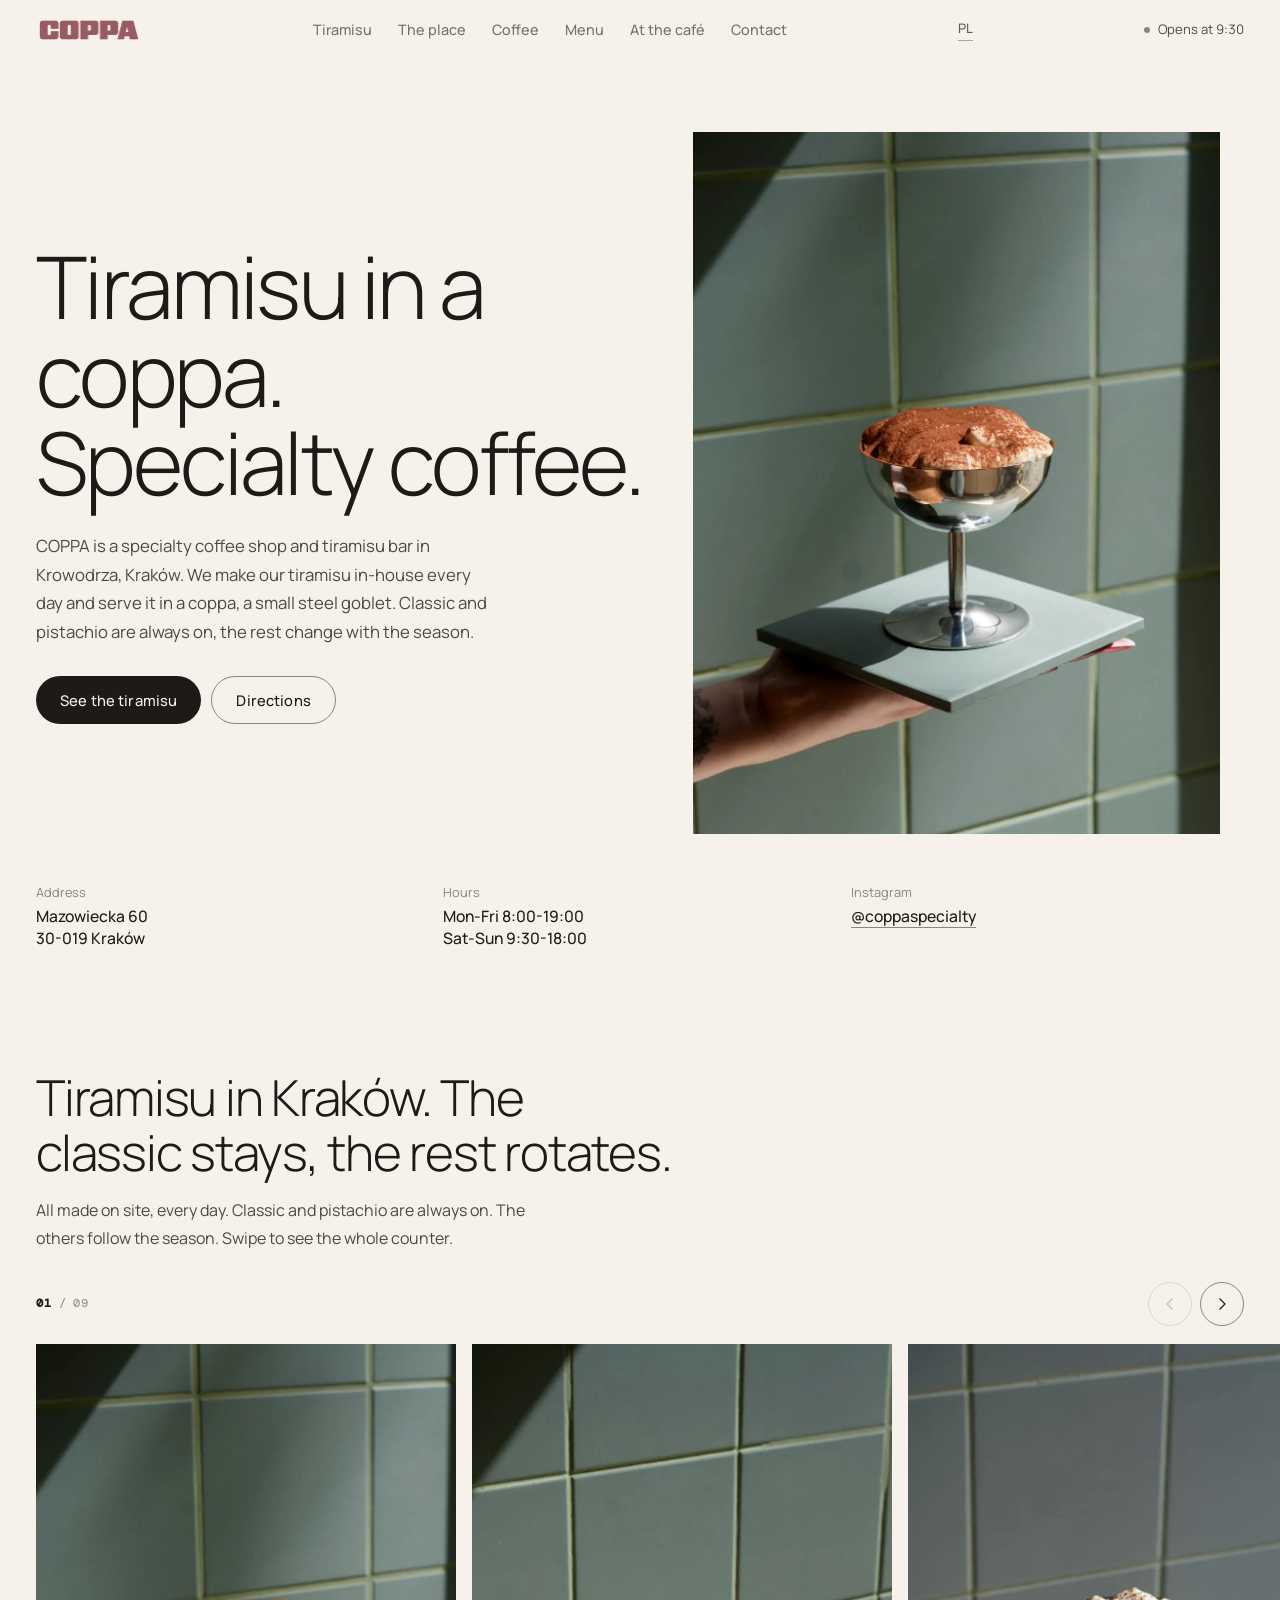
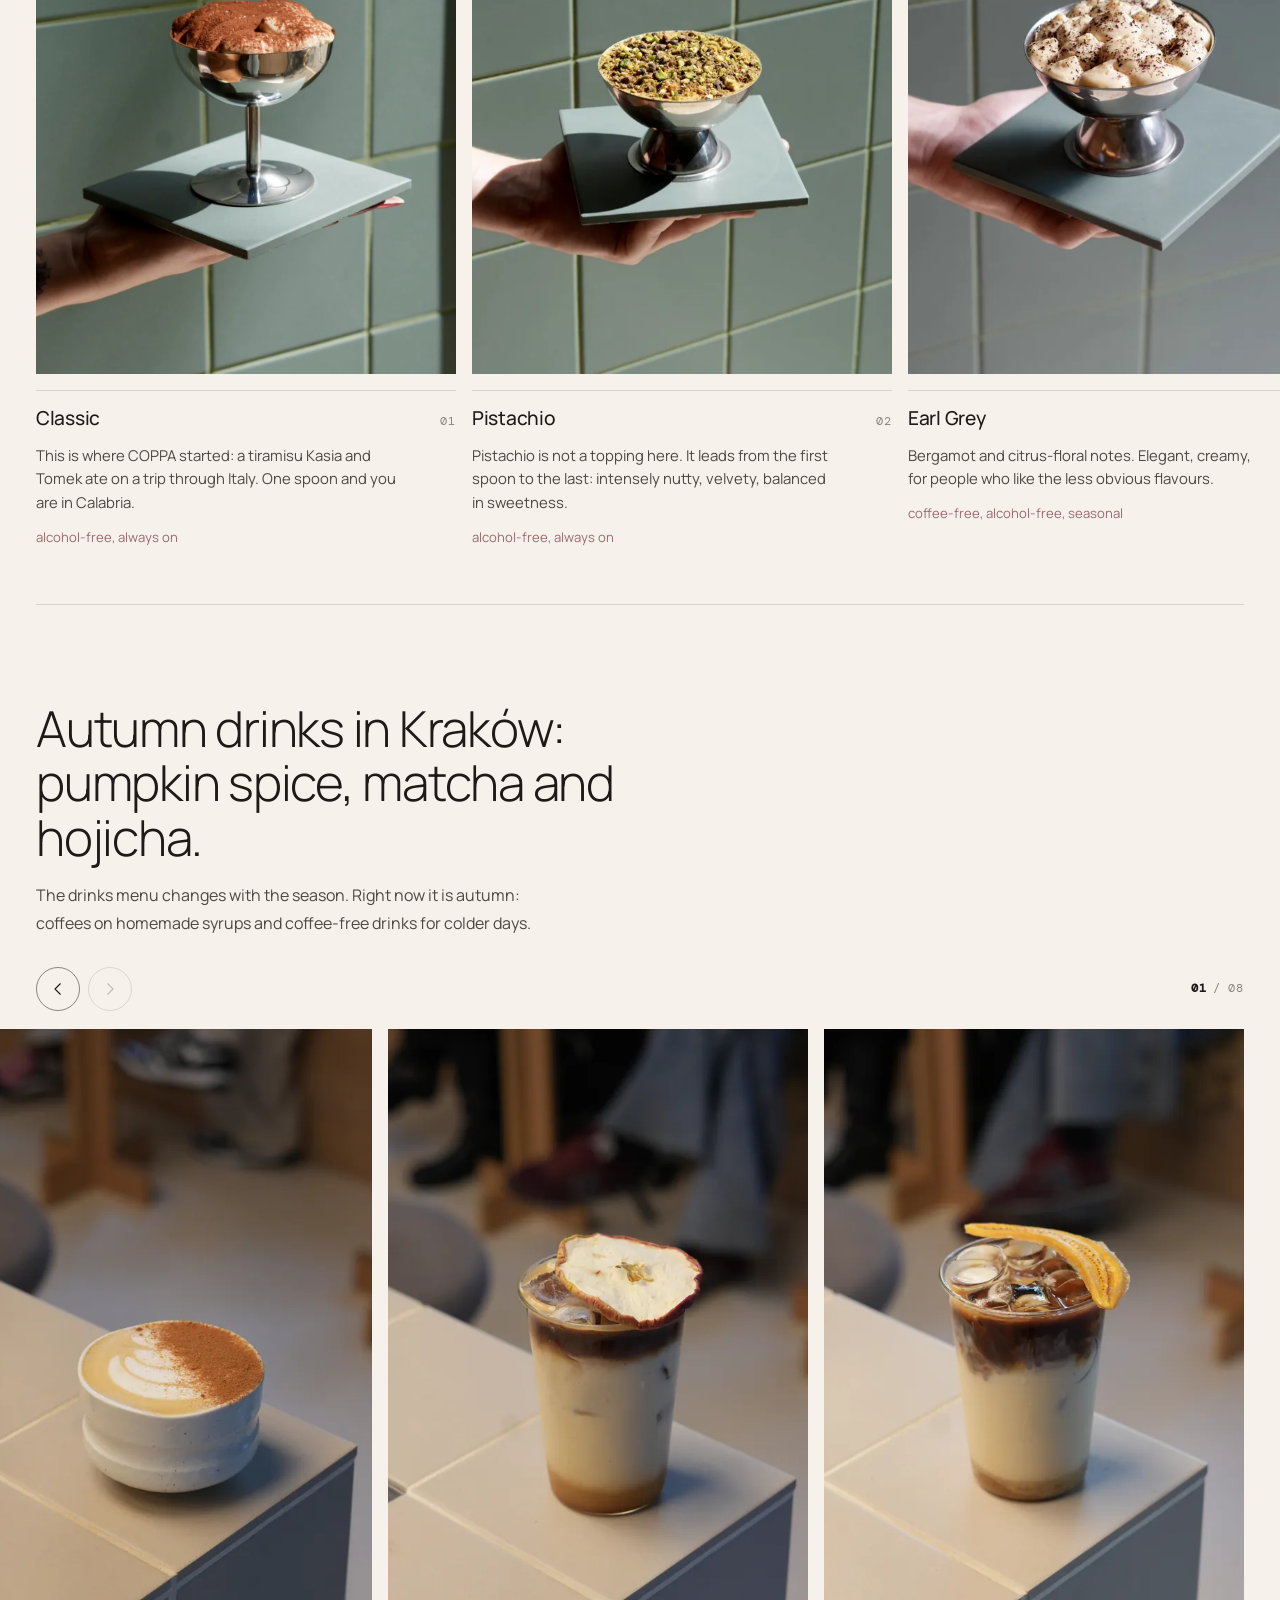
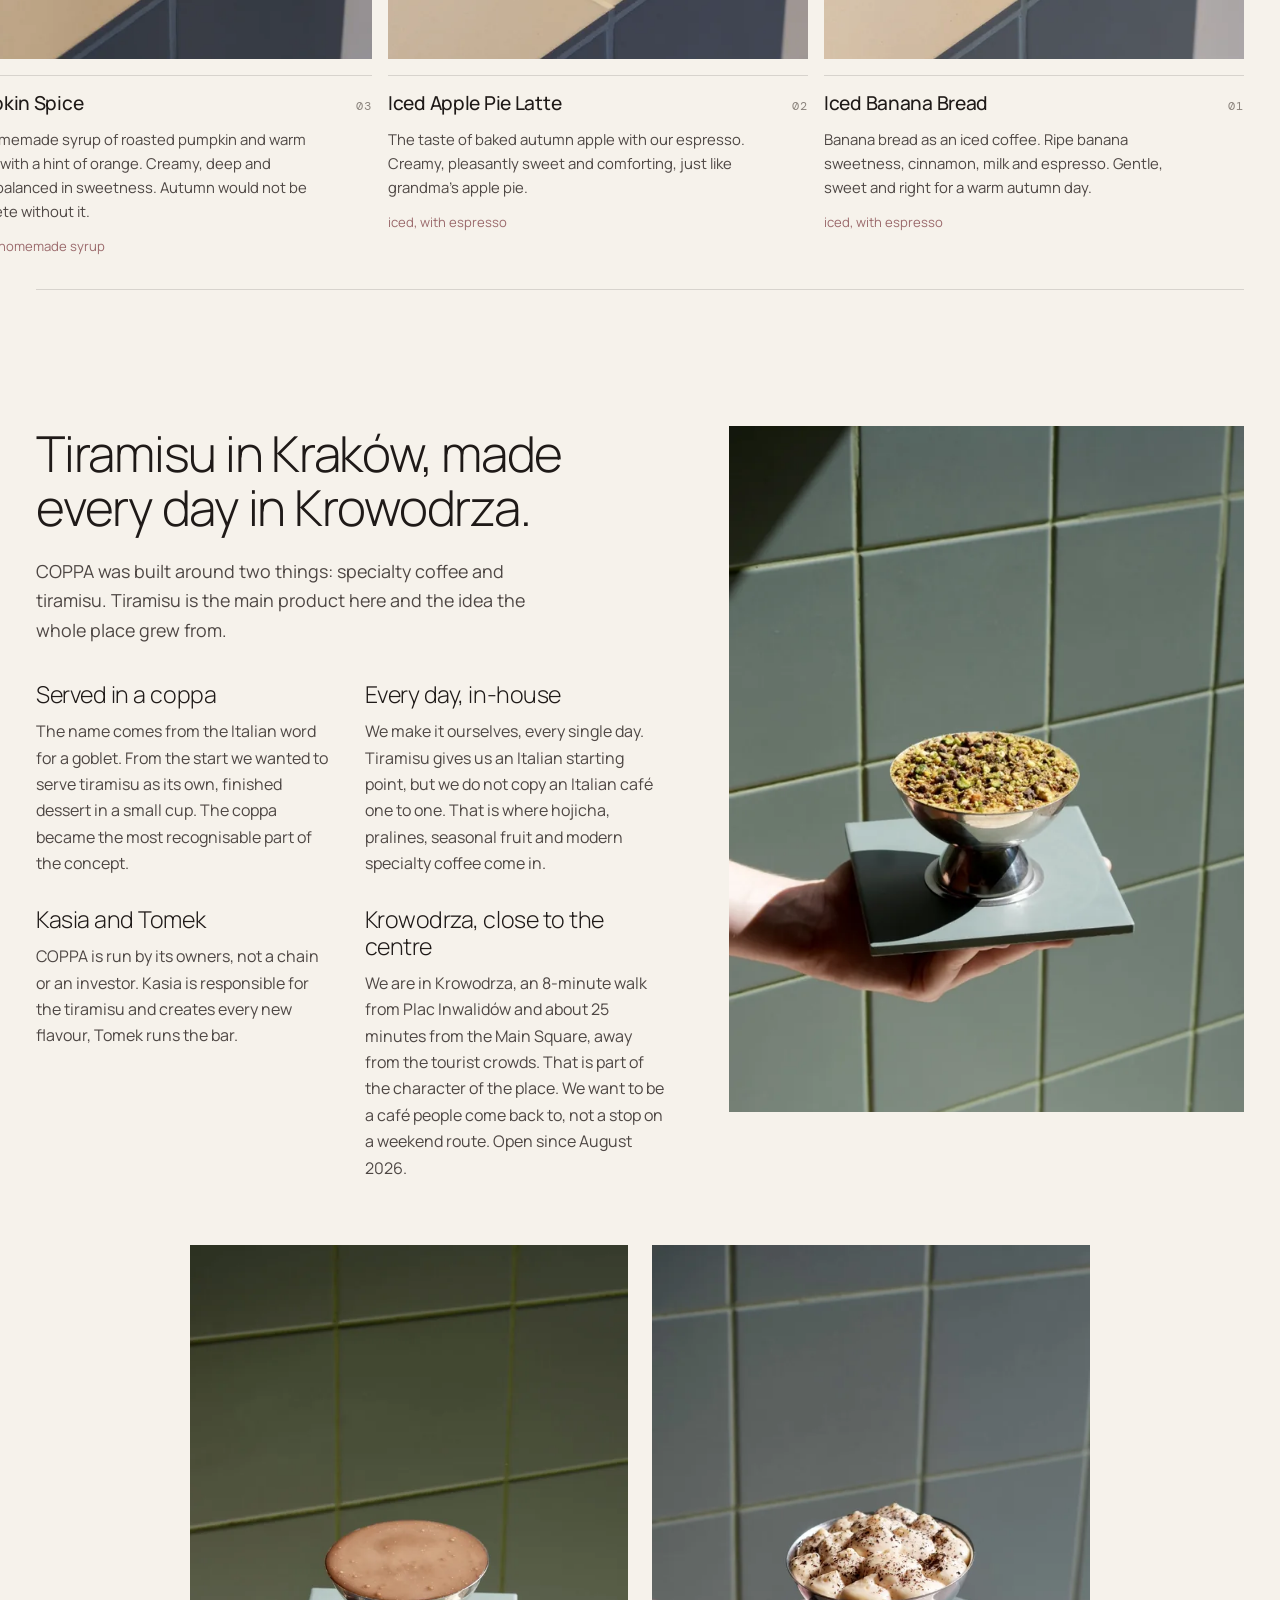
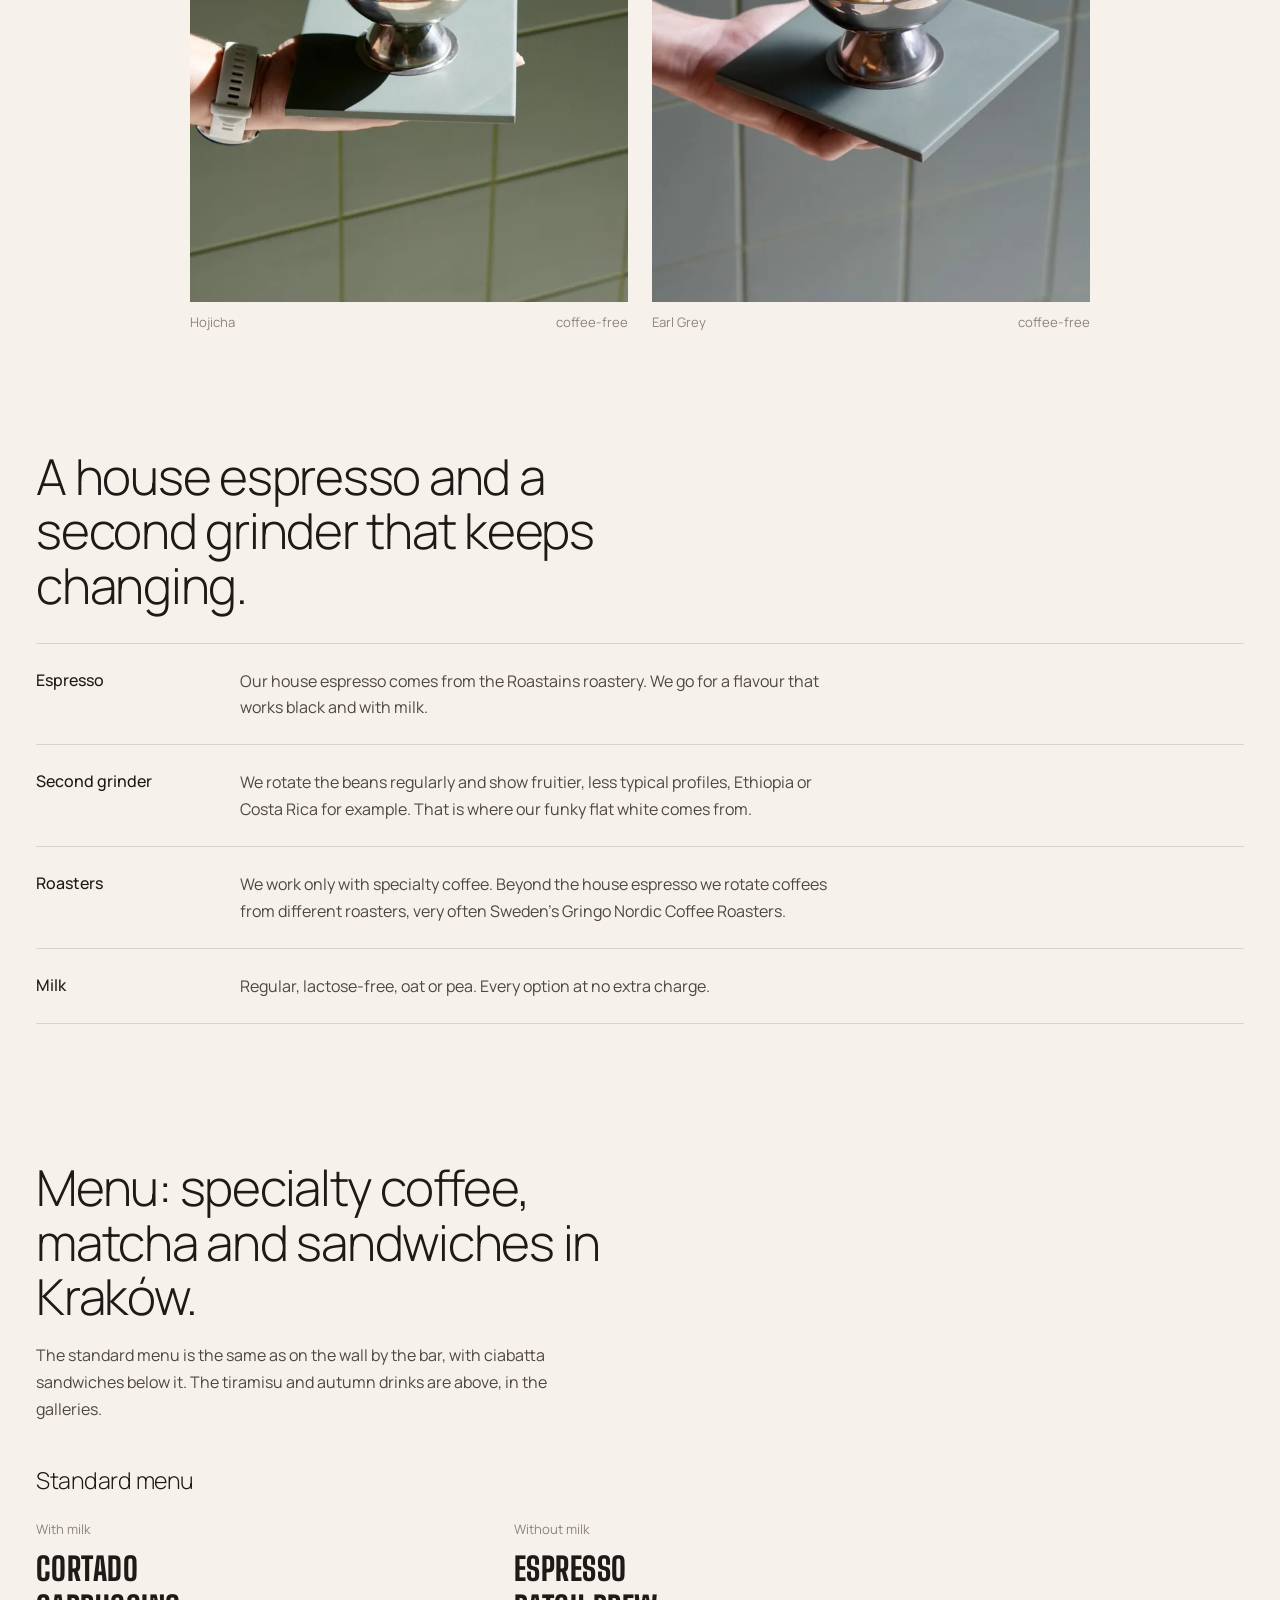
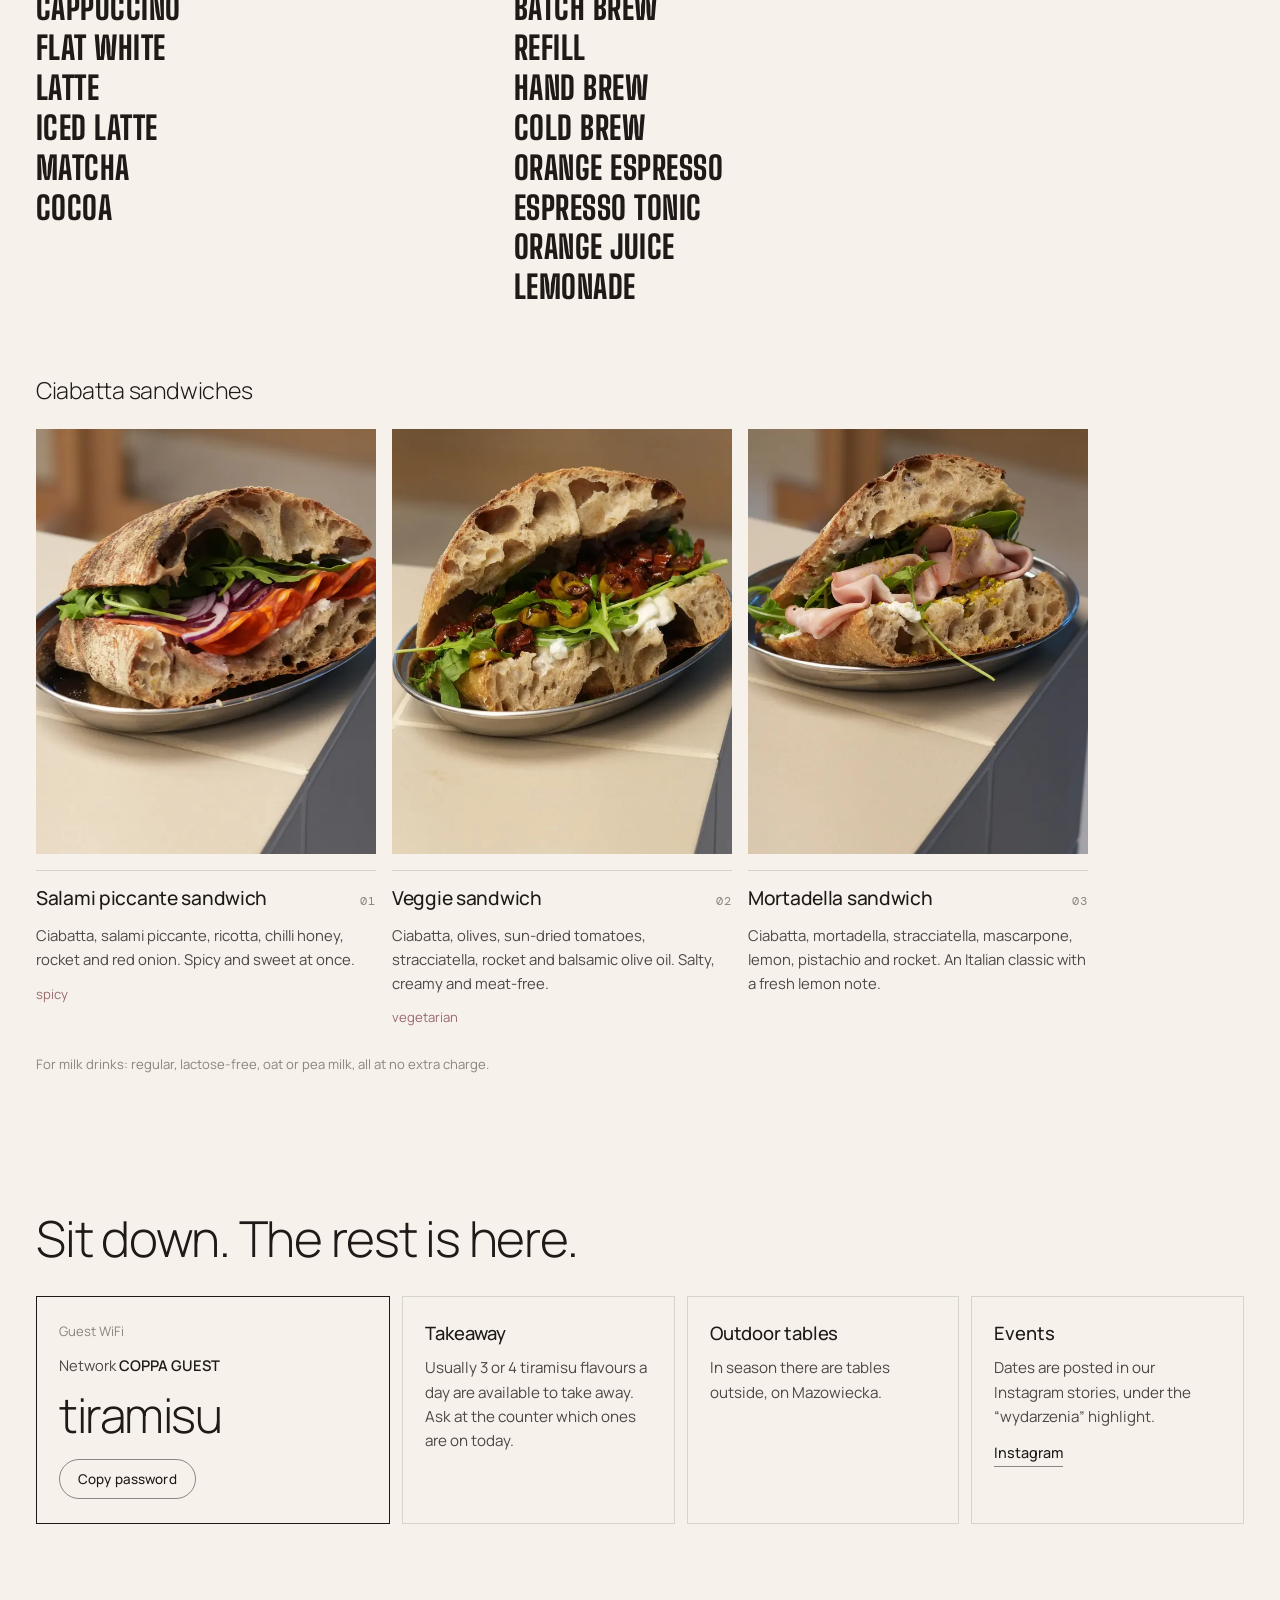
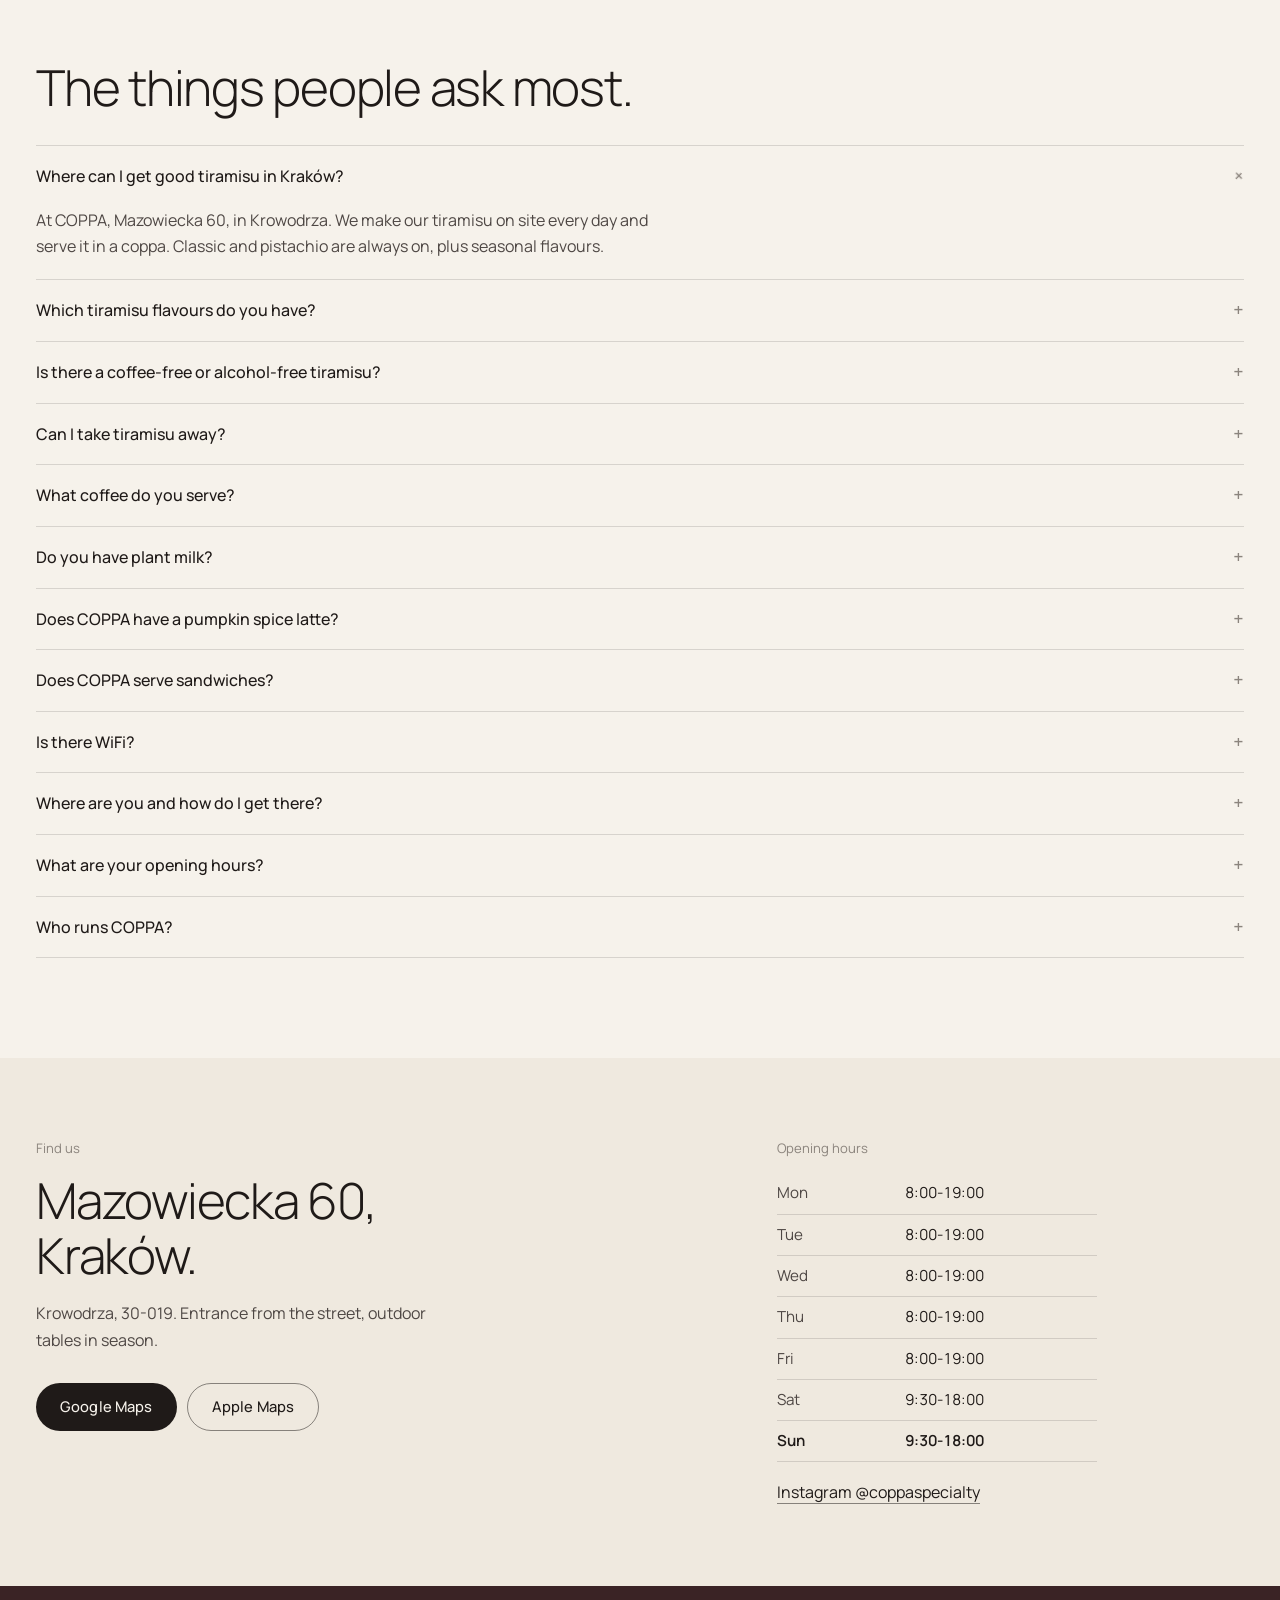
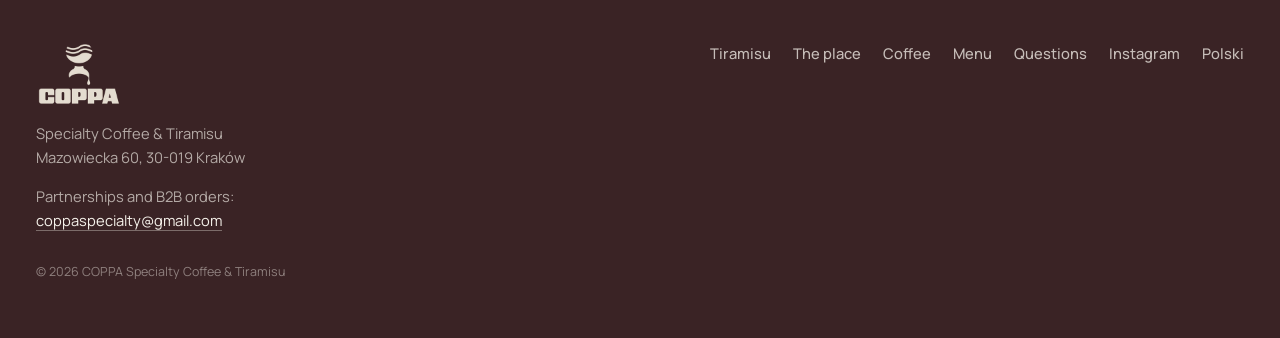
==== en/index.html @ 82dd5567 "Jesienne napoje jako druga, lustrzana galeria pod tiramisu (zdjęcia z lokalu), dok widoczny po lekki" ====
<!doctype html>
<html lang="en">
<head>
<meta charset="utf-8">
<meta name="viewport" content="width=device-width, initial-scale=1, viewport-fit=cover">
<title>COPPA · Tiramisu in a coppa and specialty coffee, Kraków, Mazowiecka 60</title>
<meta name="description" content="Tiramisu bar and specialty coffee shop in Kraków's Krowodrza district. Tiramisu made in-house every day, served in a small steel coppa. Mazowiecka 60, open daily.">
<meta name="theme-color" content="#F6F2EB">
<meta name="color-scheme" content="light">
<meta name="robots" content="index,follow,max-image-preview:large,max-snippet:-1">
<meta name="geo.region" content="PL-12">
<meta name="geo.placename" content="Kraków">
<meta name="geo.position" content="50.0755;19.9236">
<meta name="ICBM" content="50.0755, 19.9236">
<link rel="canonical" href="https://www.coppaspecialty.cafe/en/">
<link rel="alternate" hreflang="pl" href="https://www.coppaspecialty.cafe/">
<link rel="alternate" hreflang="en" href="https://www.coppaspecialty.cafe/en/">
<link rel="alternate" hreflang="x-default" href="https://www.coppaspecialty.cafe/">
<meta property="og:url" content="https://www.coppaspecialty.cafe/en/">
<meta property="og:type" content="business.business">
<meta property="og:site_name" content="COPPA Specialty Coffee &amp; Tiramisu">
<meta property="og:title" content="COPPA · Tiramisu in a coppa and specialty coffee, Kraków">
<meta property="og:description" content="Tiramisu made in-house every day, served in a coppa. Specialty coffee shop in Krowodrza, Mazowiecka 60.">
<meta property="og:image" content="https://www.coppaspecialty.cafe/img/og.jpg">
<meta property="og:image:width" content="1200">
<meta property="og:image:height" content="630">
<meta property="og:image:alt" content="Classic tiramisu in a steel coppa, COPPA Kraków">
<meta property="og:locale" content="en_GB">
<meta property="og:locale:alternate" content="pl_PL">
<meta name="twitter:card" content="summary_large_image">
<meta name="twitter:title" content="COPPA · Tiramisu in a coppa and specialty coffee, Kraków">
<meta name="twitter:description" content="Tiramisu made in-house every day, served in a coppa. Specialty coffee shop in Krowodrza, Mazowiecka 60.">
<meta name="twitter:image" content="https://www.coppaspecialty.cafe/img/og.jpg">
<link rel="icon" href="../favicon.ico" sizes="any">
<link rel="icon" href="../img/icon-180.png" type="image/png">
<link rel="apple-touch-icon" href="../img/icon-180.png">
<link rel="manifest" href="../site.webmanifest">
<link rel="preconnect" href="https://fonts.googleapis.com">
<link rel="preconnect" href="https://fonts.gstatic.com" crossorigin>
<link href="https://fonts.googleapis.com/css2?family=Big+Shoulders+Display:wght@800&family=Manrope:wght@300;400;500;600&family=DM+Mono:wght@400;500&display=swap" rel="stylesheet">
<link rel="preload" as="image" href="../img/tiramisu/klasyczne-1080.webp" type="image/webp">
<link rel="stylesheet" href="../style.css">

<script type="application/ld+json">
{
  "@context": "https://schema.org",
  "@type": "CafeOrCoffeeShop",
  "@id": "https://www.coppaspecialty.cafe/#coppa",
  "name": "COPPA Specialty Coffee & Tiramisu",
  "alternateName": ["COPPA", "COPPA Specialty", "Coppa Kraków"],
  "description": "Tiramisu bar and specialty coffee shop in Kraków's Krowodrza district. Tiramisu made in-house every day and served in a coppa, a small steel goblet. Classic and pistachio always on, plus seasonal flavours. Espresso from Roastains, rotating single origins on the second grinder.",
  "slogan": "Tiramisu in a coppa. Specialty coffee.",
  "foundingDate": "2026-08",
  "founder": [{ "@type": "Person", "name": "Kasia" }, { "@type": "Person", "name": "Tomek" }],
  "image": "https://www.coppaspecialty.cafe/img/og.jpg",
  "logo": "https://www.coppaspecialty.cafe/img/logo/coppa-mark-rose.png",
  "inLanguage": "en",
  "address": { "@type": "PostalAddress", "streetAddress": "Mazowiecka 60", "addressLocality": "Kraków", "postalCode": "30-019", "addressRegion": "Lesser Poland", "addressCountry": "PL" },
  "areaServed": ["Kraków", "Krowodrza"],
  "geo": { "@type": "GeoCoordinates", "latitude": 50.0755, "longitude": 19.9236 },
  "hasMap": "https://www.google.com/maps/search/?api=1&query=COPPA+Specialty+Coffee+Tiramisu+Mazowiecka+60+Krak%C3%B3w",
  "openingHoursSpecification": [
    { "@type": "OpeningHoursSpecification", "dayOfWeek": ["Monday","Tuesday","Wednesday","Thursday","Friday"], "opens": "08:00", "closes": "19:00" },
    { "@type": "OpeningHoursSpecification", "dayOfWeek": ["Saturday","Sunday"], "opens": "09:30", "closes": "18:00" }
  ],
  "servesCuisine": ["Tiramisu", "Specialty coffee", "Desserts"],
  "priceRange": "20-40 zł",
  "currenciesAccepted": "PLN",
  "knowsAbout": ["tiramisu", "coffee-free tiramisu", "alcohol-free tiramisu", "specialty coffee", "espresso", "flat white", "hojicha", "Earl Grey", "matcha"],
  "amenityFeature": [
    { "@type": "LocationFeatureSpecification", "name": "WiFi", "value": true },
    { "@type": "LocationFeatureSpecification", "name": "Takeaway", "value": true },
    { "@type": "LocationFeatureSpecification", "name": "Outdoor seating", "value": true }
  ],
  "url": "https://www.coppaspecialty.cafe/en/",
  "email": "coppaspecialty@gmail.com",
  "sameAs": ["https://www.instagram.com/coppaspecialty/"],
  "hasMenu": {
    "@type": "Menu",
    "name": "COPPA menu",
    "hasMenuSection": [
      { "@type": "MenuSection", "name": "Tiramisu (always on)", "hasMenuItem": [
        { "@type": "MenuItem", "name": "Classic tiramisu", "description": "Where COPPA started: a tiramisu from a trip through Italy. Alcohol-free." },
        { "@type": "MenuItem", "name": "Pistachio tiramisu", "description": "Pistachio leads from the first spoon to the last. Intensely nutty, velvety. Alcohol-free." }
      ]},
      { "@type": "MenuSection", "name": "Tiramisu (seasonal)", "hasMenuItem": [
        { "@type": "MenuItem", "name": "Earl Grey tiramisu", "description": "Bergamot, citrus-floral notes. Coffee-free, alcohol-free." },
        { "@type": "MenuItem", "name": "Hojicha tiramisu", "description": "Roasted Japanese green tea: nuts, caramel, light smoke, umami. Hojicha ganache. Coffee-free, alcohol-free." },
        { "@type": "MenuItem", "name": "Limoncello tiramisu", "description": "Alcohol-free take on limoncello. Essential oils from citrus peel, aromatic powder. Coffee-free, alcohol-free." },
        { "@type": "MenuItem", "name": "White peach and lemon thyme tiramisu", "description": "Sweet white peach and the herbal freshness of lemon thyme. Seasonal." },
        { "@type": "MenuItem", "name": "Hazelnut praline tiramisu", "description": "Caramel hazelnut praline with a crunchy top over velvety cream. Seasonal." },
        { "@type": "MenuItem", "name": "Matcha and raspberry tiramisu", "description": "Matcha brings green notes and umami, raspberry adds fruit. Coffee-free, alcohol-free." },
        { "@type": "MenuItem", "name": "Plum and crumble tiramisu", "description": "Ripe plums and a crunchy crumble over velvety cream. Autumn flavour." }
      ]},
      {"@type": "MenuSection", "name": "Standard menu", "hasMenuItem": [{"@type": "MenuItem", "name": "Cortado"}, {"@type": "MenuItem", "name": "Cappuccino"}, {"@type": "MenuItem", "name": "Flat white"}, {"@type": "MenuItem", "name": "Latte"}, {"@type": "MenuItem", "name": "Iced latte"}, {"@type": "MenuItem", "name": "Matcha"}, {"@type": "MenuItem", "name": "Cocoa"}, {"@type": "MenuItem", "name": "Espresso"}, {"@type": "MenuItem", "name": "Batch brew"}, {"@type": "MenuItem", "name": "Refill"}, {"@type": "MenuItem", "name": "Hand brew"}, {"@type": "MenuItem", "name": "Cold brew"}, {"@type": "MenuItem", "name": "Orange espresso"}, {"@type": "MenuItem", "name": "Espresso tonic"}, {"@type": "MenuItem", "name": "Orange juice"}, {"@type": "MenuItem", "name": "Lemonade"}]},
      {"@type": "MenuSection", "name": "Sandwiches", "hasMenuItem": [{"@type": "MenuItem", "name": "Salami piccante sandwich", "description": "Ciabatta, salami piccante, ricotta, chilli honey, rocket and red onion. Spicy and sweet at once."}, {"@type": "MenuItem", "name": "Veggie sandwich", "description": "Ciabatta, olives, sun-dried tomatoes, stracciatella, rocket and balsamic olive oil. Salty, creamy and meat-free.", "suitableForDiet": "https://schema.org/VegetarianDiet"}, {"@type": "MenuItem", "name": "Mortadella sandwich", "description": "Ciabatta, mortadella, stracciatella, mascarpone, lemon, pistachio and rocket. An Italian classic with a fresh lemon note."}]},
      {"@type": "MenuSection", "name": "Seasonal coffee (autumn)", "hasMenuItem": [{"@type": "MenuItem", "name": "Iced Banana Bread", "description": "Banana bread as an iced coffee. Ripe banana sweetness, cinnamon, milk and espresso. Gentle, sweet and right for a warm autumn day."}, {"@type": "MenuItem", "name": "Iced Apple Pie Latte", "description": "The taste of baked autumn apple with our espresso. Creamy, pleasantly sweet and comforting, just like grandma’s apple pie."}, {"@type": "MenuItem", "name": "Pumpkin Spice", "description": "Our homemade syrup of roasted pumpkin and warm spices with a hint of orange. Creamy, deep and nicely balanced in sweetness. Autumn would not be complete without it."}, {"@type": "MenuItem", "name": "Banana Bread Latte", "description": "Everyone loves banana bread, so with a recipe from our barista Karola we turned it into a creamy coffee for cold autumn evenings."}]},
      {"@type": "MenuSection", "name": "Seasonal drinks (autumn)", "hasMenuItem": [{"@type": "MenuItem", "name": "White Vanilla Matcha", "description": "Matcha from Oromatcha with our vanilla syrup, enriched with tonka and white chocolate. Mild, creamy, with a dessert note. Our head barista’s favourite."}, {"@type": "MenuItem", "name": "Berry Cocoa", "description": "Our cocoa with homemade raspberry purée. Milk chocolate sweetness cut with a little raspberry acidity. Gentle, fruity and properly chocolatey."}, {"@type": "MenuItem", "name": "Dark Chocolate Mocha", "description": "Double espresso with dark cocoa and milk. Intensely chocolatey, gently sweet, with a deep, rich taste."}, {"@type": "MenuItem", "name": "Oat Cinnamon Hojicha", "description": "Roasted Japanese tea with oat milk and warm spices. Lightly sweet, nutty and warming."}]},
      { "@type": "MenuSection", "name": "Coffee", "description": "House espresso from Roastains. Second grinder with rotating fruit-forward single origins (funky flat white). Coffees from other specialty roasters, including Gringo Nordic Coffee Roasters. Regular, lactose-free, oat and pea milk at no extra charge." }
    ]
  }
}
</script>
<script type="application/ld+json">
{
  "@context": "https://schema.org",
  "@type": "FAQPage",
  "mainEntity": [
    { "@type": "Question", "name": "Where can I get good tiramisu in Kraków?", "acceptedAnswer": { "@type": "Answer", "text": "At COPPA, Mazowiecka 60, in the Krowodrza district. We make our tiramisu on site every day and serve it in a coppa, a small steel goblet. Classic and pistachio are always on, plus seasonal flavours. Open daily: Mon-Fri 8:00-19:00, Sat-Sun 9:30-18:00." } },
    { "@type": "Question", "name": "Which tiramisu flavours does COPPA have?", "acceptedAnswer": { "@type": "Answer", "text": "Always on: classic and pistachio. Seasonal right now: Earl Grey, hojicha, limoncello, white peach with lemon thyme, hazelnut praline, matcha with raspberry, plum with crumble. Seasonal flavours rotate; the current counter is on the website and on Instagram @coppaspecialty." } },
    { "@type": "Question", "name": "Is there a coffee-free or alcohol-free tiramisu at COPPA?", "acceptedAnswer": { "@type": "Answer", "text": "Alcohol-free: classic, pistachio, Earl Grey, hojicha, limoncello and matcha with raspberry. Coffee-free: Earl Grey, hojicha, limoncello and matcha with raspberry. Ask at the counter about the others." } },
    { "@type": "Question", "name": "Can I take tiramisu away from COPPA?", "acceptedAnswer": { "@type": "Answer", "text": "Yes. Usually 3 or 4 flavours a day are available to take away, not every flavour. Ask at the counter which ones are on today." } },
    { "@type": "Question", "name": "What coffee does COPPA serve?", "acceptedAnswer": { "@type": "Answer", "text": "Specialty coffee only. The house espresso comes from the Roastains roastery. The second grinder rotates fruitier single origins such as Ethiopia or Costa Rica, which is where the funky flat white comes from. COPPA also often works with Gringo Nordic Coffee Roasters from Sweden. On the standard menu: espresso, cortado, cappuccino, flat white, latte, iced latte, batch brew, hand brew, cold brew, orange espresso and espresso tonic." } },
    { "@type": "Question", "name": "Does COPPA have plant milk?", "acceptedAnswer": { "@type": "Answer", "text": "Yes. Regular, lactose-free, oat or pea milk, all at no extra charge." } },
    { "@type": "Question", "name": "Does COPPA have a pumpkin spice latte?", "acceptedAnswer": { "@type": "Answer", "text": "Yes. In autumn the menu has Pumpkin Spice made with our homemade syrup of roasted pumpkin and warm spices with a hint of orange. Also Iced Banana Bread, Iced Apple Pie Latte, Banana Bread Latte, White Vanilla Matcha, Berry Cocoa, Dark Chocolate Mocha and Oat Cinnamon Hojicha with oat milk." } },
    { "@type": "Question", "name": "Does COPPA serve sandwiches?", "acceptedAnswer": { "@type": "Answer", "text": "Yes, ciabatta sandwiches: salami piccante with ricotta and chilli honey, mortadella with stracciatella and pistachio, and a vegetarian one with olives, sun-dried tomatoes and stracciatella." } },
    { "@type": "Question", "name": "Is there WiFi at COPPA?", "acceptedAnswer": { "@type": "Answer", "text": "Yes, the guest network is COPPA GUEST. The password is on the website and at the counter." } },
    { "@type": "Question", "name": "Where is COPPA and how do I get there?", "acceptedAnswer": { "@type": "Answer", "text": "Mazowiecka 60, 30-019 Kraków, in Krowodrza: an 8-minute walk from Plac Inwalidów, 10 minutes from Park Krakowski and Nowy Kleparz, about 25 minutes from the Main Square. Directions are available in Google Maps or Apple Maps from the website." } },
    { "@type": "Question", "name": "What are COPPA's opening hours?", "acceptedAnswer": { "@type": "Answer", "text": "Monday to Friday 8:00-19:00, Saturday and Sunday 9:30-18:00." } },
    { "@type": "Question", "name": "Who runs COPPA?", "acceptedAnswer": { "@type": "Answer", "text": "Kasia and Tomek, the owners. Kasia is responsible for the tiramisu and creates every new flavour, Tomek runs the bar. COPPA opened in August 2026." } }
  ]
}
</script>
</head>
<body>

<a class="skip" href="#tiramisu">Skip to the tiramisu</a>

<header class="topbar">
  <a class="brand" href="#top" aria-label="COPPA, top of page">
    <img src="../img/logo/coppa-wordmark-rose.webp" alt="COPPA" width="425" height="80">
  </a>
  <nav class="topnav" aria-label="Page sections">
    <a href="#tiramisu">Tiramisu</a>
    <a href="#place">The place</a>
    <a href="#coffee">Coffee</a>
    <a href="#menu">Menu</a>
    <a href="#at-the-cafe">At the café</a>
    <a href="#contact">Contact</a>
  </nav>
  <a class="lang" href="../" hreflang="pl" lang="pl" aria-label="Wersja polska">PL</a>
  <div class="open-pill" id="openPill"><span class="dot" aria-hidden="true"></span><span id="openText">Mon-Fri 8:00-19:00</span></div>
</header>

<main id="top">

<section class="hero">
  <div class="hero-copy">
    <h1>Tiramisu in a coppa.<br>Specialty coffee.</h1>
    <p class="lead">COPPA is a specialty coffee shop and tiramisu bar in Krowodrza, Kraków. We make our tiramisu in-house every day and serve it in a coppa, a small steel goblet. Classic and pistachio are always on, the rest change with the season.</p>
    <div class="cta-row">
      <a class="btn btn-fill" href="#tiramisu">See the tiramisu</a>
      <a class="btn btn-ghost" href="#contact">Directions</a>
    </div>
  </div>
  <figure class="hero-fig">
    <img src="../img/tiramisu/klasyczne-1080.webp" srcset="../img/tiramisu/klasyczne-640.webp 640w, ../img/tiramisu/klasyczne-1080.webp 1080w" sizes="(min-width:900px) 46vw, 100vw" alt="Classic tiramisu in a steel coppa against green tiles at COPPA" width="1080" height="1616" fetchpriority="high" data-fade>
  </figure>
  <dl class="facts">
    <div><dt>Address</dt><dd>Mazowiecka 60<br>30-019 Kraków</dd></div>
    <div><dt>Hours</dt><dd>Mon-Fri 8:00-19:00<br>Sat-Sun 9:30-18:00</dd></div>
    <div><dt>Instagram</dt><dd><a href="https://www.instagram.com/coppaspecialty/" rel="noopener">@coppaspecialty</a></dd></div>
  </dl>
</section>

<section class="gal" id="tiramisu" data-gallery>
  <div class="wrap sec-head rv">
    <h2>Tiramisu in Kraków. The classic stays, the rest rotates.</h2>
    <p class="sec-lead">All made on site, every day. Classic and pistachio are always on. The others follow the season. Swipe to see the whole counter.</p>
  </div>
  <div class="wrap gal-ui">
    <p class="gal-count"><b id="galIdx" class="gal-idx">01</b><span>/</span><span id="galTotal" class="gal-total">09</span></p>
    <p class="gal-hint">swipe sideways</p>
    <div class="gal-arrows">
      <button type="button" class="arrow gal-prev" id="galPrev" aria-label="Previous tiramisu"><svg viewBox="0 0 24 24"><path d="M15 5l-7 7 7 7"/></svg></button>
      <button type="button" class="arrow gal-next" id="galNext" aria-label="Next tiramisu"><svg viewBox="0 0 24 24"><path d="M9 5l7 7-7 7"/></svg></button>
    </div>
  </div>
  <div class="gal-track" id="galTrack" tabindex="0" aria-label="Tiramisu list. Swipe sideways or use the arrows.">
    <article class="slide">
      <figure class="slide-fig"><img src="../img/tiramisu/klasyczne-640.webp" srcset="../img/tiramisu/klasyczne-640.webp 640w, ../img/tiramisu/klasyczne-1080.webp 1080w" sizes="(min-width:760px) 420px, 76vw" alt="Classic tiramisu in a coppa" width="1080" height="1616" loading="lazy" data-fade></figure>
      <div class="slide-cap"><div class="slide-top"><h3>Classic</h3><span class="num">01</span></div>
        <p>This is where COPPA started: a tiramisu Kasia and Tomek ate on a trip through Italy. One spoon and you are in Calabria.</p>
        <p class="tags">alcohol-free, always on</p></div>
    </article>
    <article class="slide">
      <figure class="slide-fig"><img src="../img/tiramisu/pistacjowe-640.webp" srcset="../img/tiramisu/pistacjowe-640.webp 640w, ../img/tiramisu/pistacjowe-1080.webp 1080w" sizes="(min-width:760px) 420px, 76vw" alt="Pistachio tiramisu in a coppa" width="1080" height="1616" loading="lazy" data-fade></figure>
      <div class="slide-cap"><div class="slide-top"><h3>Pistachio</h3><span class="num">02</span></div>
        <p>Pistachio is not a topping here. It leads from the first spoon to the last: intensely nutty, velvety, balanced in sweetness.</p>
        <p class="tags">alcohol-free, always on</p></div>
    </article>
    <article class="slide">
      <figure class="slide-fig"><img src="../img/tiramisu/earl-grey-640.webp" srcset="../img/tiramisu/earl-grey-640.webp 640w, ../img/tiramisu/earl-grey-1080.webp 1080w" sizes="(min-width:760px) 420px, 76vw" alt="Earl Grey tiramisu in a coppa" width="1080" height="1616" loading="lazy" data-fade></figure>
      <div class="slide-cap"><div class="slide-top"><h3>Earl Grey</h3><span class="num">03</span></div>
        <p>Bergamot and citrus-floral notes. Elegant, creamy, for people who like the less obvious flavours.</p>
        <p class="tags">coffee-free, alcohol-free, seasonal</p></div>
    </article>
    <article class="slide">
      <figure class="slide-fig"><img src="../img/tiramisu/hojicha-640.webp" srcset="../img/tiramisu/hojicha-640.webp 640w, ../img/tiramisu/hojicha-1080.webp 1080w" sizes="(min-width:760px) 420px, 76vw" alt="Hojicha tiramisu in a coppa" width="1080" height="1616" loading="lazy" data-fade></figure>
      <div class="slide-cap"><div class="slide-top"><h3>Hojicha</h3><span class="num">04</span></div>
        <p>Roasted Japanese green tea: nuts, caramel, a touch of smoke and deep umami, finished with a smooth hojicha ganache.</p>
        <p class="tags">coffee-free, alcohol-free, seasonal</p></div>
    </article>
    <article class="slide">
      <figure class="slide-fig"><img src="../img/tiramisu/limoncello-640.webp" srcset="../img/tiramisu/limoncello-640.webp 640w, ../img/tiramisu/limoncello-1080.webp 1080w" sizes="(min-width:760px) 420px, 76vw" alt="Limoncello tiramisu in a coppa" width="965" height="1445" loading="lazy" data-fade></figure>
      <div class="slide-cap"><div class="slide-top"><h3>Limoncello</h3><span class="num">05</span></div>
        <p>Our alcohol-free take on limoncello. We extract the essential oils from citrus peel ourselves and finish the dessert with an aromatic powder made from them.</p>
        <p class="tags">coffee-free, alcohol-free, seasonal</p></div>
    </article>
    <article class="slide">
      <figure class="slide-fig"><img src="../img/tiramisu/brzoskwinia-tymianek-640.webp" srcset="../img/tiramisu/brzoskwinia-tymianek-640.webp 640w, ../img/tiramisu/brzoskwinia-tymianek-1080.webp 1080w" sizes="(min-width:760px) 420px, 76vw" alt="White peach and lemon thyme tiramisu in a coppa" width="1080" height="1616" loading="lazy" data-fade></figure>
      <div class="slide-cap"><div class="slide-top"><h3>White peach and lemon thyme</h3><span class="num">06</span></div>
        <p>The sweetness of white peach and the herbal freshness of lemon thyme. Light and fragrant, for people who like fruit in their dessert.</p>
        <p class="tags">seasonal</p></div>
    </article>
    <article class="slide">
      <figure class="slide-fig"><img src="../img/tiramisu/pralina-640.webp" srcset="../img/tiramisu/pralina-640.webp 640w, ../img/tiramisu/pralina-1080.webp 1080w" sizes="(min-width:760px) 420px, 76vw" alt="Hazelnut praline tiramisu in a coppa" width="1080" height="1620" loading="lazy" data-fade></figure>
      <div class="slide-cap"><div class="slide-top"><h3>Hazelnut praline</h3><span class="num">07</span></div>
        <p>Hazelnut praline: caramel sweetness and a crunchy top over velvety cream. For people who like hazelnuts in every form.</p>
        <p class="tags">seasonal</p></div>
    </article>
    <article class="slide">
      <figure class="slide-fig"><img src="../img/tiramisu/matcha-malina-640.webp" srcset="../img/tiramisu/matcha-malina-640.webp 640w, ../img/tiramisu/matcha-malina-1080.webp 1080w" sizes="(min-width:760px) 420px, 76vw" alt="Matcha and raspberry tiramisu in a coppa" width="1080" height="1616" loading="lazy" data-fade></figure>
      <div class="slide-cap"><div class="slide-top"><h3>Matcha and raspberry</h3><span class="num">08</span></div>
        <p>Matcha brings deep green notes and umami, raspberry cuts through with fruit. Both meet in a velvety cream.</p>
        <p class="tags">coffee-free, alcohol-free, seasonal</p></div>
    </article>
    <article class="slide">
      <figure class="slide-fig"><img src="../img/tiramisu/sliwka-kruszonka-640.webp" srcset="../img/tiramisu/sliwka-kruszonka-640.webp 640w, ../img/tiramisu/sliwka-kruszonka-1080.webp 1080w" sizes="(min-width:760px) 420px, 76vw" alt="Plum and crumble tiramisu in a coppa" width="1080" height="1620" loading="lazy" data-fade></figure>
      <div class="slide-cap"><div class="slide-top"><h3>Plum and crumble</h3><span class="num">09</span></div>
        <p>Ripe plums and a crunchy crumble over velvety cream. Autumnal, slightly tart, like a homemade plum cake.</p>
        <p class="tags">seasonal</p></div>
    </article>
  </div>
  <div class="wrap gal-bar" aria-hidden="true"><span id="galFill" class="gal-fill"></span></div>
</section>

<!-- JESIEŃ: druga galeria, lustrzana -->
<section class="gal rev" id="jesien" data-gallery data-rev>
  <div class="wrap sec-head rv">
    <h2>Autumn drinks in Kraków: pumpkin spice, matcha and hojicha.</h2>
    <p class="sec-lead">The drinks menu changes with the season. Right now it is autumn: coffees on homemade syrups and coffee-free drinks for colder days.</p>
  </div>
  <div class="wrap gal-ui">
    <p class="gal-count"><b class="gal-idx">01</b><span>/</span><span class="gal-total">08</span></p>
    <p class="gal-hint">swipe right</p>
    <div class="gal-arrows">
      <button type="button" class="arrow gal-next" aria-label="Next drink"><svg viewBox="0 0 24 24"><path d="M15 5l-7 7 7 7"/></svg></button>
      <button type="button" class="arrow gal-prev" aria-label="Previous drink"><svg viewBox="0 0 24 24"><path d="M9 5l7 7-7 7"/></svg></button>
    </div>
  </div>
  <div class="gal-track" tabindex="0" aria-label="Autumn drinks. Swipe right or use the arrows.">
    <article class="slide">
      <figure class="slide-fig"><img src="../img/jesien/iced-banana-bread-640.webp" srcset="../img/jesien/iced-banana-bread-640.webp 640w, ../img/jesien/iced-banana-bread-1080.webp 1080w" sizes="(min-width:760px) 420px, 76vw" alt="Iced Banana Bread at COPPA" width="1080" height="1620" loading="lazy" data-fade></figure>
      <div class="slide-cap">
        <div class="slide-top"><h3>Iced Banana Bread</h3><span class="num">01</span></div>
        <p>Banana bread as an iced coffee. Ripe banana sweetness, cinnamon, milk and espresso. Gentle, sweet and right for a warm autumn day.</p>
        <p class="tags">iced, with espresso</p>
      </div>
    </article>
    <article class="slide">
      <figure class="slide-fig"><img src="../img/jesien/iced-apple-pie-latte-640.webp" srcset="../img/jesien/iced-apple-pie-latte-640.webp 640w, ../img/jesien/iced-apple-pie-latte-1080.webp 1080w" sizes="(min-width:760px) 420px, 76vw" alt="Iced Apple Pie Latte at COPPA" width="1080" height="1620" loading="lazy" data-fade></figure>
      <div class="slide-cap">
        <div class="slide-top"><h3>Iced Apple Pie Latte</h3><span class="num">02</span></div>
        <p>The taste of baked autumn apple with our espresso. Creamy, pleasantly sweet and comforting, just like grandma’s apple pie.</p>
        <p class="tags">iced, with espresso</p>
      </div>
    </article>
    <article class="slide">
      <figure class="slide-fig"><img src="../img/jesien/pumpkin-spice-640.webp" srcset="../img/jesien/pumpkin-spice-640.webp 640w, ../img/jesien/pumpkin-spice-1080.webp 1080w" sizes="(min-width:760px) 420px, 76vw" alt="Pumpkin Spice at COPPA" width="1080" height="1620" loading="lazy" data-fade></figure>
      <div class="slide-cap">
        <div class="slide-top"><h3>Pumpkin Spice</h3><span class="num">03</span></div>
        <p>Our homemade syrup of roasted pumpkin and warm spices with a hint of orange. Creamy, deep and nicely balanced in sweetness. Autumn would not be complete without it.</p>
        <p class="tags">coffee, homemade syrup</p>
      </div>
    </article>
    <article class="slide">
      <figure class="slide-fig"><img src="../img/jesien/banana-bread-latte-640.webp" srcset="../img/jesien/banana-bread-latte-640.webp 640w, ../img/jesien/banana-bread-latte-1080.webp 1080w" sizes="(min-width:760px) 420px, 76vw" alt="Banana Bread Latte at COPPA" width="1080" height="1620" loading="lazy" data-fade></figure>
      <div class="slide-cap">
        <div class="slide-top"><h3>Banana Bread Latte</h3><span class="num">04</span></div>
        <p>Everyone loves banana bread, so with a recipe from our barista Karola we turned it into a creamy coffee for cold autumn evenings.</p>
        <p class="tags">coffee</p>
      </div>
    </article>
    <article class="slide">
      <figure class="slide-fig"><img src="../img/jesien/white-vanilla-matcha-640.webp" srcset="../img/jesien/white-vanilla-matcha-640.webp 640w, ../img/jesien/white-vanilla-matcha-1080.webp 1080w" sizes="(min-width:760px) 420px, 76vw" alt="White Vanilla Matcha at COPPA" width="1080" height="1620" loading="lazy" data-fade></figure>
      <div class="slide-cap">
        <div class="slide-top"><h3>White Vanilla Matcha</h3><span class="num">05</span></div>
        <p>Matcha from Oromatcha with our vanilla syrup, enriched with tonka and white chocolate. Mild, creamy, with a dessert note. Our head barista’s favourite.</p>
        <p class="tags">coffee-free</p>
      </div>
    </article>
    <article class="slide">
      <figure class="slide-fig"><img src="../img/jesien/berry-cocoa-640.webp" srcset="../img/jesien/berry-cocoa-640.webp 640w, ../img/jesien/berry-cocoa-1080.webp 1080w" sizes="(min-width:760px) 420px, 76vw" alt="Berry Cocoa at COPPA" width="1080" height="1620" loading="lazy" data-fade></figure>
      <div class="slide-cap">
        <div class="slide-top"><h3>Berry Cocoa</h3><span class="num">06</span></div>
        <p>Our cocoa with homemade raspberry purée. Milk chocolate sweetness cut with a little raspberry acidity. Gentle, fruity and properly chocolatey.</p>
        <p class="tags">coffee-free</p>
      </div>
    </article>
    <article class="slide">
      <figure class="slide-fig"><img src="../img/jesien/dark-chocolate-mocha-640.webp" srcset="../img/jesien/dark-chocolate-mocha-640.webp 640w, ../img/jesien/dark-chocolate-mocha-1080.webp 1080w" sizes="(min-width:760px) 420px, 76vw" alt="Dark Chocolate Mocha at COPPA" width="1080" height="1620" loading="lazy" data-fade></figure>
      <div class="slide-cap">
        <div class="slide-top"><h3>Dark Chocolate Mocha</h3><span class="num">07</span></div>
        <p>Double espresso with dark cocoa and milk. Intensely chocolatey, gently sweet, with a deep, rich taste.</p>
        <p class="tags">with espresso</p>
      </div>
    </article>
    <article class="slide">
      <figure class="slide-fig"><img src="../img/jesien/oat-cinnamon-hojicha-640.webp" srcset="../img/jesien/oat-cinnamon-hojicha-640.webp 640w, ../img/jesien/oat-cinnamon-hojicha-1080.webp 1080w" sizes="(min-width:760px) 420px, 76vw" alt="Oat Cinnamon Hojicha at COPPA" width="1080" height="1620" loading="lazy" data-fade></figure>
      <div class="slide-cap">
        <div class="slide-top"><h3>Oat Cinnamon Hojicha</h3><span class="num">08</span></div>
        <p>Roasted Japanese tea with oat milk and warm spices. Lightly sweet, nutty and warming.</p>
        <p class="tags">coffee-free, oat milk</p>
      </div>
    </article>
  </div>
  <div class="wrap gal-bar" aria-hidden="true"><span class="gal-fill"></span></div>
</section>

<section class="story wrap" id="place">
  <div class="story-head rv">
    <h2>Tiramisu in Kraków, made every day in Krowodrza.</h2>
    <p class="story-intro">COPPA was built around two things: specialty coffee and tiramisu. Tiramisu is the main product here and the idea the whole place grew from.</p>
  </div>
  <figure class="story-fig rv">
    <img src="../img/tiramisu/pistacjowe-640.webp" srcset="../img/tiramisu/pistacjowe-640.webp 640w, ../img/tiramisu/pistacjowe-1080.webp 1080w" sizes="(min-width:900px) 40vw, 100vw" alt="Pistachio tiramisu in a coppa, COPPA Kraków" width="1080" height="1616" loading="lazy" data-fade>
  </figure>
  <div class="story-grid">
    <div class="story-item rv">
      <h3>Served in a coppa</h3>
      <p>The name comes from the Italian word for a goblet. From the start we wanted to serve tiramisu as its own, finished dessert in a small cup. The coppa became the most recognisable part of the concept.</p>
    </div>
    <div class="story-item rv">
      <h3>Every day, in-house</h3>
      <p>We make it ourselves, every single day. Tiramisu gives us an Italian starting point, but we do not copy an Italian café one to one. That is where hojicha, pralines, seasonal fruit and modern specialty coffee come in.</p>
    </div>
    <div class="story-item rv">
      <h3>Kasia and Tomek</h3>
      <p>COPPA is run by its owners, not a chain or an investor. Kasia is responsible for the tiramisu and creates every new flavour, Tomek runs the bar.</p>
    </div>
    <div class="story-item rv">
      <h3>Krowodrza, close to the centre</h3>
      <p>We are in Krowodrza, an 8-minute walk from Plac Inwalidów and about 25 minutes from the Main Square, away from the tourist crowds. That is part of the character of the place. We want to be a café people come back to, not a stop on a weekend route. Open since August 2026.</p>
    </div>
  </div>
</section>

<div class="strip wrap" aria-label="Two coffee-free tiramisu">
  <figure class="rv">
    <img src="../img/tiramisu/hojicha-640.webp" srcset="../img/tiramisu/hojicha-640.webp 640w, ../img/tiramisu/hojicha-1080.webp 1080w" sizes="(min-width:760px) 40vw, 50vw" alt="Hojicha tiramisu" width="1080" height="1616" loading="lazy" data-fade>
    <figcaption><span>Hojicha</span><span>coffee-free</span></figcaption>
  </figure>
  <figure class="rv">
    <img src="../img/tiramisu/earl-grey-640.webp" srcset="../img/tiramisu/earl-grey-640.webp 640w, ../img/tiramisu/earl-grey-1080.webp 1080w" sizes="(min-width:760px) 40vw, 50vw" alt="Earl Grey tiramisu" width="1080" height="1616" loading="lazy" data-fade>
    <figcaption><span>Earl Grey</span><span>coffee-free</span></figcaption>
  </figure>
</div>

<section class="coffee wrap" id="coffee">
  <div class="sec-head rv">
    <h2>A house espresso and a second grinder that keeps changing.</h2>
  </div>
  <dl class="rows rv">
    <div><dt>Espresso</dt><dd>Our house espresso comes from the Roastains roastery. We go for a flavour that works black and with milk.</dd></div>
    <div><dt>Second grinder</dt><dd>We rotate the beans regularly and show fruitier, less typical profiles, Ethiopia or Costa Rica for example. That is where our funky flat white comes from.</dd></div>
    <div><dt>Roasters</dt><dd>We work only with specialty coffee. Beyond the house espresso we rotate coffees from different roasters, very often Sweden's Gringo Nordic Coffee Roasters.</dd></div>
    <div><dt>Milk</dt><dd>Regular, lactose-free, oat or pea. Every option at no extra charge.</dd></div>
  </dl>
</section>

<!-- MENU -->
<section class="menu wrap" id="menu">
  <div class="sec-head rv">
    <h2>Menu: specialty coffee, matcha and sandwiches in Kraków.</h2>
    <p class="sec-lead">The standard menu is the same as on the wall by the bar, with ciabatta sandwiches below it. The tiramisu and autumn drinks are above, in the galleries.</p>
  </div>
  <div class="board rv" id="karta">
    <h3 class="menu-h3">Standard menu</h3>
    <div class="board-cols">
      <div>
        <p class="board-sub">With milk</p>
        <ul class="board-list">
          <li>Cortado</li>
          <li>Cappuccino</li>
          <li>Flat white</li>
          <li>Latte</li>
          <li>Iced latte</li>
          <li>Matcha</li>
          <li>Cocoa</li>
        </ul>
      </div>
      <div>
        <p class="board-sub">Without milk</p>
        <ul class="board-list">
          <li>Espresso</li>
          <li>Batch brew</li>
          <li>Refill</li>
          <li>Hand brew</li>
          <li>Cold brew</li>
          <li>Orange espresso</li>
          <li>Espresso tonic</li>
          <li>Orange juice</li>
          <li>Lemonade</li>
        </ul>
      </div>
    </div>
  </div>
    <div class="kan" id="kanapki" data-gallery>
    <h3 class="menu-h3 rv">Ciabatta sandwiches</h3>
    <div class="gal-ui">
      <p class="gal-count"><b class="gal-idx">01</b><span>/</span><span class="gal-total">03</span></p>
      <p class="gal-hint">swipe sideways</p>
      <div class="gal-arrows">
        <button type="button" class="arrow gal-prev" aria-label="Previous sandwich"><svg viewBox="0 0 24 24"><path d="M15 5l-7 7 7 7"/></svg></button>
        <button type="button" class="arrow gal-next" aria-label="Next sandwich"><svg viewBox="0 0 24 24"><path d="M9 5l7 7-7 7"/></svg></button>
      </div>
    </div>
    <div class="gal-track" tabindex="0" aria-label="Sandwich list. Swipe sideways or use the arrows.">
    <article class="slide">
      <figure class="slide-fig kan-fig"><img src="../img/kanapki/salami-piccante-640.webp" srcset="../img/kanapki/salami-piccante-640.webp 640w, ../img/kanapki/salami-piccante-1080.webp 1080w" sizes="(min-width:760px) 340px, 72vw" alt="Salami piccante ciabatta sandwich" width="1080" height="1350" loading="lazy" data-fade></figure>
      <div class="slide-cap">
        <div class="slide-top"><h4>Salami piccante sandwich</h4><span class="num">01</span></div>
        <p>Ciabatta, salami piccante, ricotta, chilli honey, rocket and red onion. Spicy and sweet at once.</p>
        <p class="tags">spicy</p>
      </div>
    </article>
    <article class="slide">
      <figure class="slide-fig kan-fig"><img src="../img/kanapki/wege-640.webp" srcset="../img/kanapki/wege-640.webp 640w, ../img/kanapki/wege-1080.webp 1080w" sizes="(min-width:760px) 340px, 72vw" alt="Vegetarian ciabatta sandwich with olives and sun-dried tomatoes" width="1080" height="1350" loading="lazy" data-fade></figure>
      <div class="slide-cap">
        <div class="slide-top"><h4>Veggie sandwich</h4><span class="num">02</span></div>
        <p>Ciabatta, olives, sun-dried tomatoes, stracciatella, rocket and balsamic olive oil. Salty, creamy and meat-free.</p>
        <p class="tags">vegetarian</p>
      </div>
    </article>
    <article class="slide">
      <figure class="slide-fig kan-fig"><img src="../img/kanapki/mortadela-640.webp" srcset="../img/kanapki/mortadela-640.webp 640w, ../img/kanapki/mortadela-1080.webp 1080w" sizes="(min-width:760px) 340px, 72vw" alt="Mortadella and pistachio ciabatta sandwich" width="1080" height="1350" loading="lazy" data-fade></figure>
      <div class="slide-cap">
        <div class="slide-top"><h4>Mortadella sandwich</h4><span class="num">03</span></div>
        <p>Ciabatta, mortadella, stracciatella, mascarpone, lemon, pistachio and rocket. An Italian classic with a fresh lemon note.</p>
      </div>
    </article>
    </div>
    <div class="gal-bar" aria-hidden="true"><span class="gal-fill"></span></div>
  </div>
  <p class="note rv">For milk drinks: regular, lactose-free, oat or pea milk, all at no extra charge.</p>
</section>

<section class="place wrap" id="at-the-cafe">
  <div class="sec-head rv">
    <h2>Sit down. The rest is here.</h2>
  </div>
  <div class="place-grid">
    <div class="wifi rv">
      <p class="label">Guest WiFi</p>
      <p class="wifi-net">Network <b>COPPA GUEST</b></p>
      <p class="wifi-pass" id="wifiPass" data-pass="tiramisu">tiramisu</p>
      <button type="button" class="btn btn-ghost btn-sm" id="wifiCopy">Copy password</button>
    </div>
    <div class="place-card rv">
      <h3>Takeaway</h3>
      <p>Usually 3 or 4 tiramisu flavours a day are available to take away. Ask at the counter which ones are on today.</p>
    </div>
    <div class="place-card rv">
      <h3>Outdoor tables</h3>
      <p>In season there are tables outside, on Mazowiecka.</p>
    </div>
    <div class="place-card rv">
      <h3>Events</h3>
      <p>Dates are posted in our Instagram stories, under the “wydarzenia” highlight.</p>
      <a class="link" href="https://www.instagram.com/coppaspecialty/" rel="noopener">Instagram</a>
    </div>
  </div>
</section>

<section class="faq wrap" id="faq">
  <div class="sec-head rv">
    <h2>The things people ask most.</h2>
  </div>
  <div class="faq-list rv">
    <details name="faq" open>
      <summary>Where can I get good tiramisu in Kraków?</summary>
      <p>At COPPA, Mazowiecka 60, in Krowodrza. We make our tiramisu on site every day and serve it in a coppa. Classic and pistachio are always on, plus seasonal flavours.</p>
    </details>
    <details name="faq">
      <summary>Which tiramisu flavours do you have?</summary>
      <p>Always on: classic and pistachio. Seasonal right now: Earl Grey, hojicha, limoncello, white peach with lemon thyme, hazelnut praline, matcha with raspberry, plum with crumble. Seasonal flavours rotate; the current counter is above and on Instagram.</p>
    </details>
    <details name="faq">
      <summary>Is there a coffee-free or alcohol-free tiramisu?</summary>
      <p>Alcohol-free: classic, pistachio, Earl Grey, hojicha, limoncello and matcha with raspberry. Coffee-free: Earl Grey, hojicha, limoncello and matcha with raspberry. Ask at the counter about the others.</p>
    </details>
    <details name="faq">
      <summary>Can I take tiramisu away?</summary>
      <p>Yes. Usually 3 or 4 flavours a day are available to take away, not every flavour. Ask at the counter which ones are on today.</p>
    </details>
    <details name="faq">
      <summary>What coffee do you serve?</summary>
      <p>Specialty only. The house espresso is from Roastains; the second grinder rotates fruitier single origins such as Ethiopia or Costa Rica. We also often work with Gringo Nordic Coffee Roasters from Sweden. On the standard menu: espresso, cortado, cappuccino, flat white, latte, iced latte, batch brew, hand brew, cold brew, orange espresso and espresso tonic.</p>
    </details>
    <details name="faq">
      <summary>Do you have plant milk?</summary>
      <p>Yes. Regular, lactose-free, oat or pea, all at no extra charge.</p>
    </details>
    <details name="faq">
      <summary>Does COPPA have a pumpkin spice latte?</summary>
      <p>Yes. In autumn the menu has Pumpkin Spice made with our homemade syrup of roasted pumpkin and warm spices with a hint of orange. Also Iced Banana Bread, Iced Apple Pie Latte, Banana Bread Latte, White Vanilla Matcha, Berry Cocoa, Dark Chocolate Mocha and Oat Cinnamon Hojicha with oat milk.</p>
    </details>
    <details name="faq">
      <summary>Does COPPA serve sandwiches?</summary>
      <p>Yes, ciabatta sandwiches: salami piccante with ricotta and chilli honey, mortadella with stracciatella and pistachio, and a vegetarian one with olives, sun-dried tomatoes and stracciatella.</p>
    </details>
    <details name="faq">
      <summary>Is there WiFi?</summary>
      <p>Yes, the network is COPPA GUEST. The password is in the At the café section and at the counter.</p>
    </details>
    <details name="faq">
      <summary>Where are you and how do I get there?</summary>
      <p>Mazowiecka 60, 30-019 Kraków, in Krowodrza: an 8-minute walk from Plac Inwalidów, 10 minutes from Park Krakowski and Nowy Kleparz, about 25 minutes from the Main Square. Open the route in Google Maps or Apple Maps in the Contact section.</p>
    </details>
    <details name="faq">
      <summary>What are your opening hours?</summary>
      <p>Monday to Friday 8:00-19:00, Saturday and Sunday 9:30-18:00.</p>
    </details>
    <details name="faq">
      <summary>Who runs COPPA?</summary>
      <p>Kasia and Tomek, the owners. Kasia is responsible for the tiramisu and creates all the new flavours, Tomek runs the bar. We opened in August 2026.</p>
    </details>
  </div>
</section>

<section class="visit" id="contact">
  <div class="wrap visit-grid">
    <div class="rv">
      <p class="label">Find us</p>
      <h2>Mazowiecka 60,<br>Kraków.</h2>
      <p class="visit-sub">Krowodrza, 30-019. Entrance from the street, outdoor tables in season.</p>
      <div class="cta-row">
        <a class="btn btn-fill" href="https://www.google.com/maps/search/?api=1&query=COPPA+Specialty+Coffee+Tiramisu+Mazowiecka+60+Krak%C3%B3w" rel="noopener">Google Maps</a>
        <a class="btn btn-ghost" href="https://maps.apple.com/?q=COPPA+Mazowiecka+60+Krak%C3%B3w&ll=50.0755,19.9236" rel="noopener">Apple Maps</a>
      </div>
    </div>
    <div class="hours rv">
      <p class="label">Opening hours</p>
      <table>
        <tr><th scope="row">Mon</th><td>8:00-19:00</td></tr>
        <tr><th scope="row">Tue</th><td>8:00-19:00</td></tr>
        <tr><th scope="row">Wed</th><td>8:00-19:00</td></tr>
        <tr><th scope="row">Thu</th><td>8:00-19:00</td></tr>
        <tr><th scope="row">Fri</th><td>8:00-19:00</td></tr>
        <tr><th scope="row">Sat</th><td>9:30-18:00</td></tr>
        <tr><th scope="row">Sun</th><td>9:30-18:00</td></tr>
      </table>
      <p class="hours-ig"><a href="https://www.instagram.com/coppaspecialty/" rel="noopener">Instagram @coppaspecialty</a></p>
    </div>
  </div>
</section>

</main>

<footer class="footer">
  <div class="wrap footer-grid">
    <div class="footer-brand">
      <img src="../img/logo/coppa-stack-cream.webp" alt="COPPA" width="258" height="192" loading="lazy">
      <p>Specialty Coffee &amp; Tiramisu<br>Mazowiecka 60, 30-019 Kraków</p>
      <p class="footer-mail">Partnerships and B2B orders:<br><a href="mailto:coppaspecialty@gmail.com">coppaspecialty@gmail.com</a></p>
    </div>
    <ul class="footer-links">
      <li><a href="#tiramisu">Tiramisu</a></li>
      <li><a href="#place">The place</a></li>
      <li><a href="#coffee">Coffee</a></li>
      <li><a href="#menu">Menu</a></li>
      <li><a href="#faq">Questions</a></li>
      <li><a href="https://www.instagram.com/coppaspecialty/" rel="noopener">Instagram</a></li>
      <li><a href="../" hreflang="pl" lang="pl">Polski</a></li>
    </ul>
    <p class="footer-small">© 2026 COPPA Specialty Coffee &amp; Tiramisu</p>
  </div>
</footer>

<nav class="dock" id="dock" aria-label="Quick navigation">
  <a href="#tiramisu" data-sec="tiramisu">Tiramisu</a>
  <a href="#karta" data-sec="karta">Coffee</a>
  <a href="#jesien" data-sec="jesien">Autumn</a>
  <a href="#contact" data-sec="contact">Directions</a>
</nav>

<script src="../app.js" defer></script>
</body>
</html>
---- style.css ----
/* COPPA · v0.2 · minimalizm, dużo powietrza, zdjęcia niosą kolor */

:root{
  --paper:#F6F2EB; --paper-2:#EFE9DF; --ink:#1F1A18; --ink-2:#4E4744; --mist:#8B847D;
  --line:rgba(31,26,24,.14); --line-strong:rgba(31,26,24,.5);
  --sage:#7F8C80; --sage-soft:#E2E5DE; --rose:#9B6A6C; --rose-soft:#EEE2E1; --plum:#3A2325;
  --board:"Big Shoulders Display","Bebas Neue",Impact,"Arial Narrow",sans-serif;
  --sans:"Manrope",system-ui,-apple-system,"Segoe UI",sans-serif;
  --mono:"DM Mono",ui-monospace,SFMono-Regular,Menlo,monospace;
  --gutter:22px; --maxw:1280px; --ease:cubic-bezier(.2,.7,.2,1);
}
*,*::before,*::after{box-sizing:border-box}
html{scroll-behavior:smooth;-webkit-text-size-adjust:100%}
body{margin:0;background:var(--paper);color:var(--ink);font-family:var(--sans);font-size:16px;line-height:1.6;font-weight:400;-webkit-font-smoothing:antialiased;overflow-x:clip}
img,svg{display:block;max-width:100%;height:auto}
a{color:inherit;text-decoration:none}
p,h1,h2,h3,dl,dd,figure{margin:0}
h1,h2,h3{font-weight:300}
ul{margin:0;padding:0;list-style:none}
button{font:inherit;color:inherit;background:none;border:0;padding:0;cursor:pointer}
[hidden]{display:none!important}
:focus-visible{outline:1px solid var(--ink);outline-offset:4px}

.wrap{width:min(100% - var(--gutter)*2,var(--maxw));margin-inline:auto}
.skip{position:absolute;left:-999px;top:8px;background:var(--ink);color:var(--paper);padding:10px 14px;z-index:100}
.skip:focus{left:12px}

/* typografia */
.label{font-size:.82rem;color:var(--mist);margin-bottom:14px}
h1{font-size:clamp(2.3rem,9.2vw,5.4rem);line-height:1.02;letter-spacing:-.03em;max-width:12ch}
h2{font-size:clamp(1.75rem,5.6vw,3.1rem);line-height:1.1;letter-spacing:-.025em;max-width:22ch}
h3{font-size:1.15rem;font-weight:500;letter-spacing:-.01em}
.lead{font-size:1.05rem;line-height:1.7;color:var(--ink-2);max-width:46ch;margin-top:26px;font-weight:400}
.sec-head{padding-bottom:30px}
.sec-lead{margin-top:18px;color:var(--ink-2);max-width:52ch;line-height:1.7}
.note{font-size:.82rem;color:var(--mist);margin-top:22px}

/* przyciski */
.btn{display:inline-flex;align-items:center;justify-content:center;height:48px;padding:0 24px;border-radius:999px;font-weight:500;font-size:.92rem;letter-spacing:.01em;transition:background .25s,color .25s,border-color .25s,transform .25s var(--ease);white-space:nowrap}
.btn:active{transform:scale(.97)}
.btn-fill{background:var(--ink);color:var(--paper)}
.btn-fill:hover{background:var(--plum)}
.btn-ghost{border:1px solid var(--line-strong);color:var(--ink)}
.btn-ghost:hover{border-color:var(--ink)}
.btn-sm{height:40px;padding:0 18px;font-size:.84rem}
.cta-row{display:flex;flex-wrap:wrap;gap:10px;margin-top:30px}
.link{display:inline-block;margin-top:12px;font-size:.9rem;font-weight:500;border-bottom:1px solid var(--line-strong);padding-bottom:2px}

/* pasek górny */
.topbar{position:sticky;top:0;z-index:50;height:60px;display:flex;align-items:center;justify-content:space-between;gap:14px;padding-inline:var(--gutter);background:color-mix(in srgb,var(--paper) 84%,transparent);-webkit-backdrop-filter:blur(14px);backdrop-filter:blur(14px);border-bottom:1px solid transparent;transition:border-color .3s}
.topbar.scrolled{border-bottom-color:var(--line)}
.brand img{height:18px;width:auto}
.topnav{display:none;gap:26px;font-size:.9rem;font-weight:500}
.topnav a{opacity:.6;transition:opacity .2s}
.topnav a:hover{opacity:1}
.lang{font-size:.82rem;font-weight:500;margin-left:auto;opacity:.7;border-bottom:1px solid var(--line-strong);padding-bottom:1px}
.lang:hover{opacity:1}
.open-pill{display:inline-flex;align-items:center;gap:8px;font-size:.82rem;color:var(--ink-2);white-space:nowrap;font-variant-numeric:tabular-nums}
.open-pill .dot{width:6px;height:6px;border-radius:50%;background:var(--mist)}
.open-pill.is-open .dot{background:#6FA463}

/* hero */
.hero{width:min(100% - var(--gutter)*2,var(--maxw));margin-inline:auto;padding:52px 0 36px;display:grid;gap:40px}
.hero-fig{position:relative;margin-inline:calc(var(--gutter) * -1);aspect-ratio:4/5;overflow:hidden;background:var(--sage-soft)}
.hero-fig img{width:100%;height:100%;object-fit:cover;object-position:50% 58%}
.facts{display:grid;grid-template-columns:1fr 1fr;gap:20px 14px;padding-top:8px}
.facts dt{font-size:.8rem;color:var(--mist);margin-bottom:4px}
.facts dd{font-size:.98rem;line-height:1.4;font-weight:500}
.facts a{border-bottom:1px solid var(--line-strong)}

/* galeria pozioma */
.gal{padding:84px 0 40px}
.gal-ui{display:flex;align-items:center;justify-content:space-between;gap:16px;margin-bottom:18px}
.gal-count{display:flex;gap:6px;font-family:var(--mono);font-size:.78rem;letter-spacing:.1em}
.gal-count span{color:var(--mist)}
.gal-hint{font-size:.82rem;color:var(--mist)}
.gal-arrows{display:none;gap:8px}
.arrow{width:44px;height:44px;border-radius:50%;border:1px solid var(--line-strong);display:grid;place-items:center;transition:background .2s,color .2s}
.arrow svg{width:18px;height:18px;fill:none;stroke:currentColor;stroke-width:1.5;stroke-linecap:round;stroke-linejoin:round}
.arrow:hover{background:var(--ink);color:var(--paper)}
.arrow[disabled]{opacity:.25;pointer-events:none}
.gal-track{--card:min(76vw,420px);position:relative;display:flex;gap:16px;overflow-x:auto;overscroll-behavior-x:contain;scroll-snap-type:x mandatory;scroll-padding-inline:var(--gutter);padding-inline:var(--gutter);padding-bottom:4px;scrollbar-width:none;-webkit-overflow-scrolling:touch;cursor:grab}
.gal-track::-webkit-scrollbar{display:none}
.gal-track.dragging{scroll-snap-type:none;cursor:grabbing;user-select:none}
.gal-track::after{content:"";flex:0 0 calc(100% - var(--card))}
.slide{flex:0 0 var(--card);scroll-snap-align:start}
.slide-fig{aspect-ratio:2/3;overflow:hidden;background:var(--sage-soft)}
.slide-fig img{width:100%;height:100%;object-fit:cover;will-change:transform;transform:scale(1.06)}
.slide-cap{padding:16px 0 0}
.slide-top{display:flex;align-items:baseline;justify-content:space-between;gap:12px;border-top:1px solid var(--line);padding-top:12px}
.slide-top h3{font-size:1.2rem;font-weight:500;letter-spacing:-.015em}
.num{font-family:var(--mono);font-size:.72rem;letter-spacing:.1em;color:var(--mist)}
.slide-cap p{margin-top:10px;color:var(--ink-2);font-size:.93rem;line-height:1.6;max-width:40ch}
.tags{font-size:.82rem!important;color:var(--rose)!important;margin-top:12px!important}
.gal-bar{height:1px;background:var(--line);margin-top:28px;position:relative}
.rev .gal-track{direction:rtl}
.rev .slide{direction:ltr}
.rev .gal-ui{flex-direction:row-reverse}
.gal.rev{padding-top:56px}
.gal-bar span{position:absolute;left:0;top:0;height:100%;width:100%;background:var(--ink);transform-origin:left;transform:scaleX(.125);transition:transform .5s var(--ease)}
.rev .gal-bar span{transform-origin:right}

/* miejsce */
.story{padding:96px 0 24px;display:grid;gap:36px}
.story-intro{margin-top:22px;font-size:1.12rem;line-height:1.65;color:var(--ink-2);max-width:46ch}
.story-fig{margin-inline:calc(var(--gutter) * -1);aspect-ratio:4/3;overflow:hidden;background:var(--sage-soft)}
.story-fig img{width:100%;height:100%;object-fit:cover;object-position:50% 55%}
.story-grid{display:grid;gap:30px 28px}
.story-item h3{font-size:1.45rem;font-weight:300;letter-spacing:-.02em;line-height:1.15;margin-bottom:10px}
.story-item p{color:var(--ink-2);line-height:1.65;max-width:40ch}

/* pasek dwóch zdjęć */
.strip{display:grid;grid-template-columns:1fr 1fr;gap:14px;padding:40px 0 20px}
.strip figure{background:var(--sage-soft);overflow:hidden}
.strip img{width:100%;aspect-ratio:2/3;object-fit:cover}
.strip figcaption{display:flex;justify-content:space-between;font-size:.82rem;color:var(--mist);padding-top:10px;background:var(--paper)}

/* kawa */
.coffee{padding:96px 0 40px}
.rows{display:grid;border-top:1px solid var(--line)}
.rows > div{display:grid;gap:8px;padding:20px 0;border-bottom:1px solid var(--line)}
.rows dt{font-size:1rem;font-weight:500;color:var(--ink)}
.rows dd{color:var(--ink-2);line-height:1.65;max-width:60ch}

/* kotwice pod przyklejonym paskiem */
[id]{scroll-margin-top:72px}

/* menu */
.menu{padding:96px 0 40px}
.menu-h3{font-size:1.45rem;font-weight:300;letter-spacing:-.02em;margin-bottom:20px}
.board-sub{font-size:.82rem;color:var(--mist);margin-bottom:10px}
.board{padding-top:8px}
.board-cols{display:grid;grid-template-columns:1fr 1fr;gap:24px 24px}
.board-list li{font-family:var(--board);font-weight:800;text-transform:uppercase;font-size:clamp(1.35rem,5.6vw,2rem);line-height:1.12;letter-spacing:.015em;color:var(--ink);padding:2px 0}
.kan{margin-top:64px}
.kan .gal-track{--card:min(72vw,340px);margin-inline:calc(50% - 50vw);padding-inline:calc(50vw - 50%);scroll-padding-inline:max(var(--gutter),calc((100% - var(--maxw)) / 2))}
.kan-fig{aspect-ratio:4/5}
.kan .gal-bar{margin-top:24px}
.kan.no-scroll .gal-ui,.kan.no-scroll .gal-bar{display:none}
.slide-top h4{margin:0;font-size:1.2rem;font-weight:500;letter-spacing:-.015em}

/* na miejscu */
.place{padding:96px 0 40px}
.place-grid{display:grid;gap:12px}
.wifi{border:1px solid var(--ink);padding:24px 22px;display:grid;gap:6px;justify-items:start}
.wifi .label{margin-bottom:6px}
.wifi-net{font-size:.92rem;color:var(--ink-2)}
.wifi-net b{font-weight:600;color:var(--ink)}
.wifi-pass{font-size:clamp(2rem,9vw,3rem);font-weight:300;letter-spacing:-.03em;line-height:1;margin:8px 0 14px}
.place-card{border:1px solid var(--line);padding:22px}
.place-card h3{margin-bottom:8px}
.place-card p{color:var(--ink-2);line-height:1.6;font-size:.95rem}

/* faq */
.faq{padding:96px 0 40px}
.faq-list{border-bottom:1px solid var(--line)}
details{border-top:1px solid var(--line)}
summary{list-style:none;cursor:pointer;display:flex;justify-content:space-between;align-items:center;gap:16px;padding:18px 0;font-weight:500;font-size:1rem;line-height:1.4}
summary::-webkit-details-marker{display:none}
summary::after{content:"+";font-family:var(--mono);font-weight:400;font-size:1.1rem;color:var(--mist);transition:transform .35s var(--ease)}
details[open] summary::after{transform:rotate(45deg)}
details p{padding:0 0 20px;color:var(--ink-2);line-height:1.65;max-width:62ch}

/* kontakt */
.visit{background:var(--paper-2);padding:80px 0;margin-top:60px}
.visit-grid{display:grid;gap:40px}
.visit-sub{margin-top:18px;color:var(--ink-2);max-width:40ch;line-height:1.65}
.hours table{border-collapse:collapse;width:100%;max-width:320px;font-variant-numeric:tabular-nums;font-size:.95rem}
.hours th{text-align:left;font-weight:400;padding:8px 0;color:var(--ink-2);width:40%;border-bottom:1px solid var(--line);font-size:.95rem}
.hours td{padding:8px 0;border-bottom:1px solid var(--line)}
.hours tr.today th,.hours tr.today td{color:var(--ink);font-weight:600}
.hours-ig{margin-top:18px}
.hours-ig a{border-bottom:1px solid var(--line-strong)}

/* en */
.en{padding:48px 0 64px;color:var(--ink-2);line-height:1.7;max-width:66ch}
.en a{border-bottom:1px solid var(--line-strong);color:var(--ink)}
.en .label{margin-bottom:10px}

/* stopka */
.footer{background:var(--plum);color:var(--paper);padding:56px 0 calc(96px + env(safe-area-inset-bottom))}
.footer-grid{display:grid;gap:30px}
.footer-brand img{height:64px;width:auto;opacity:.95}
.footer-brand p{margin-top:16px;color:rgba(246,242,235,.65);line-height:1.6;font-size:.92rem}
.footer-mail a{color:var(--paper);border-bottom:1px solid rgba(246,242,235,.35)}
.footer-links{display:flex;flex-wrap:wrap;gap:8px 22px;font-size:.92rem;font-weight:500}
.footer-links a{opacity:.75}
.footer-links a:hover{opacity:1}
.footer-small{font-size:.78rem;color:rgba(246,242,235,.45)}

/* dok mobilny */
.dock{position:fixed;left:50%;bottom:max(14px,env(safe-area-inset-bottom));z-index:60;display:flex;gap:2px;padding:5px;border-radius:999px;background:rgba(31,26,24,.92);color:var(--paper);-webkit-backdrop-filter:blur(14px);backdrop-filter:blur(14px);transform:translate(-50%,120%);opacity:0;transition:transform .5s var(--ease),opacity .4s}
.dock.show{transform:translate(-50%,0);opacity:1}
.dock a{padding:10px 14px;border-radius:999px;font-size:.8rem;font-weight:500;opacity:.7;transition:opacity .2s,background .2s}
.dock a[aria-current="true"]{opacity:1;background:rgba(246,242,235,.12)}

/* ruch */
.rv{opacity:0;transform:translateY(14px);transition:opacity .9s var(--ease),transform .9s var(--ease)}
.rv.in{opacity:1;transform:none}
img[data-fade]{opacity:0;transition:opacity .9s var(--ease)}
img[data-fade].ld{opacity:1}
@media (prefers-reduced-motion:reduce){
  html{scroll-behavior:auto}
  .rv,img[data-fade]{opacity:1;transform:none;transition:none}
  .slide-fig img{transform:none!important}
  .dock,.gal-bar span{transition:none}
}

/* ≥ 760px */
@media (min-width:760px){
  :root{--gutter:36px}
  .hero{grid-template-columns:1.05fr .95fr;grid-template-rows:auto auto;column-gap:48px;padding-top:72px;align-items:center}
  .hero-copy{grid-column:1;grid-row:1}
  .hero-fig{grid-column:2;grid-row:1;margin-inline:0;aspect-ratio:3/4;max-height:78vh}
  .facts{grid-column:1/-1;grid-template-columns:repeat(3,1fr)}
  .gal-arrows{display:flex}
  .gal-hint{display:none}
  .gal-track{padding-inline:max(var(--gutter),calc((100% - var(--maxw)) / 2))}
  .gal-track::after{flex-basis:var(--gutter)}
  .story-grid{grid-template-columns:1fr 1fr}
  .story-fig{margin-inline:0}
  .strip{gap:24px;grid-template-columns:1fr 1fr;width:min(100% - var(--gutter)*2,900px)}
  .rows > div{grid-template-columns:180px 1fr;gap:24px;padding:24px 0}
  .board-cols{gap:24px 56px;max-width:900px}
  .place-grid{grid-template-columns:1.3fr 1fr 1fr 1fr}
  .visit-grid{grid-template-columns:1.2fr .8fr;align-items:start}
  .footer{padding-bottom:56px}
  .footer-grid{grid-template-columns:1fr auto;align-items:start}
  .footer-small{grid-column:1/-1}
}
@media (min-width:900px){
  .story{grid-template-columns:1.1fr .9fr;grid-template-rows:auto auto;column-gap:64px;align-items:start}
  .story-head{grid-column:1;grid-row:1}
  .story-grid{grid-column:1;grid-row:2}
  .story-fig{grid-column:2;grid-row:1/3;aspect-ratio:3/4;position:sticky;top:84px;margin:0}
  .topnav{display:flex}
  .lang{margin-left:0}
  .dock{display:none}
  .brand img{height:20px}
}
@media (min-width:760px) and (max-width:1099px){
  .place-grid{grid-template-columns:1fr 1fr}
  .wifi{grid-column:1/-1}
}
@media (hover:none){.gal-arrows{display:none}.gal-track{cursor:auto}}
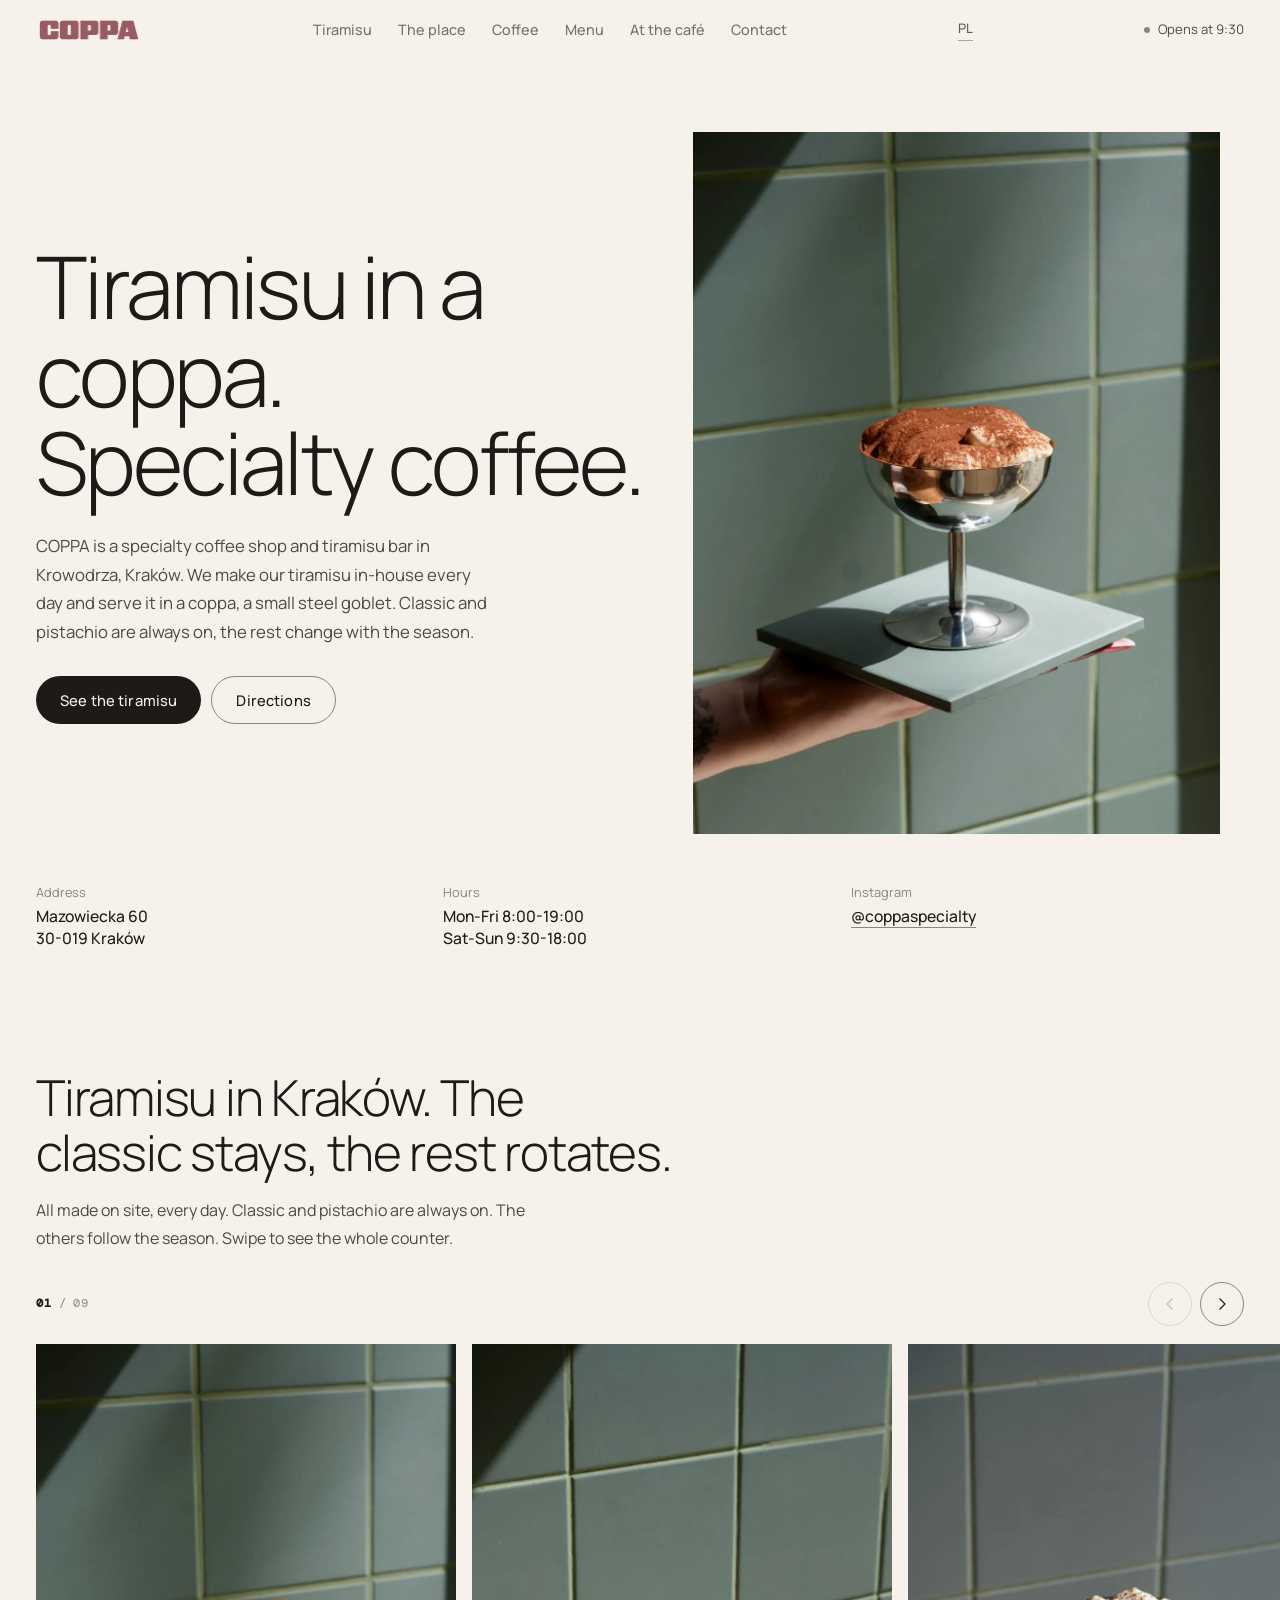
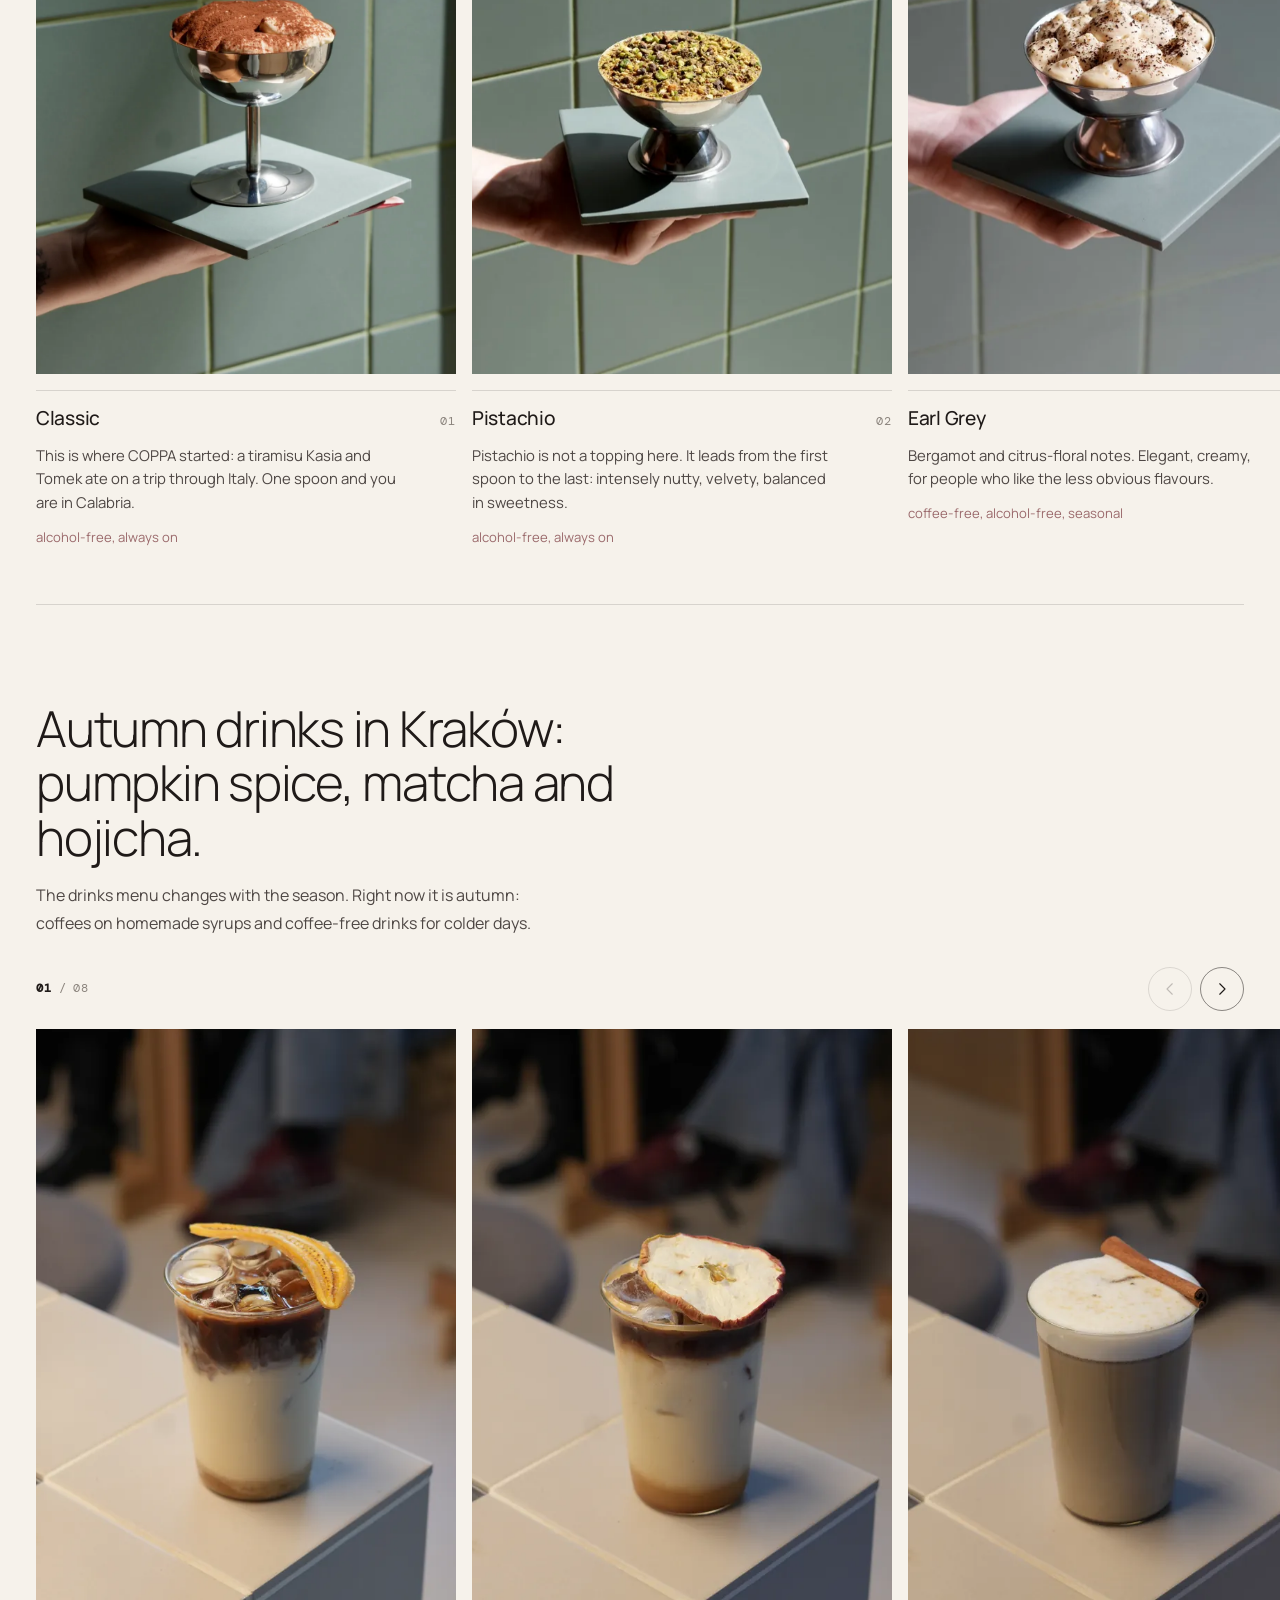
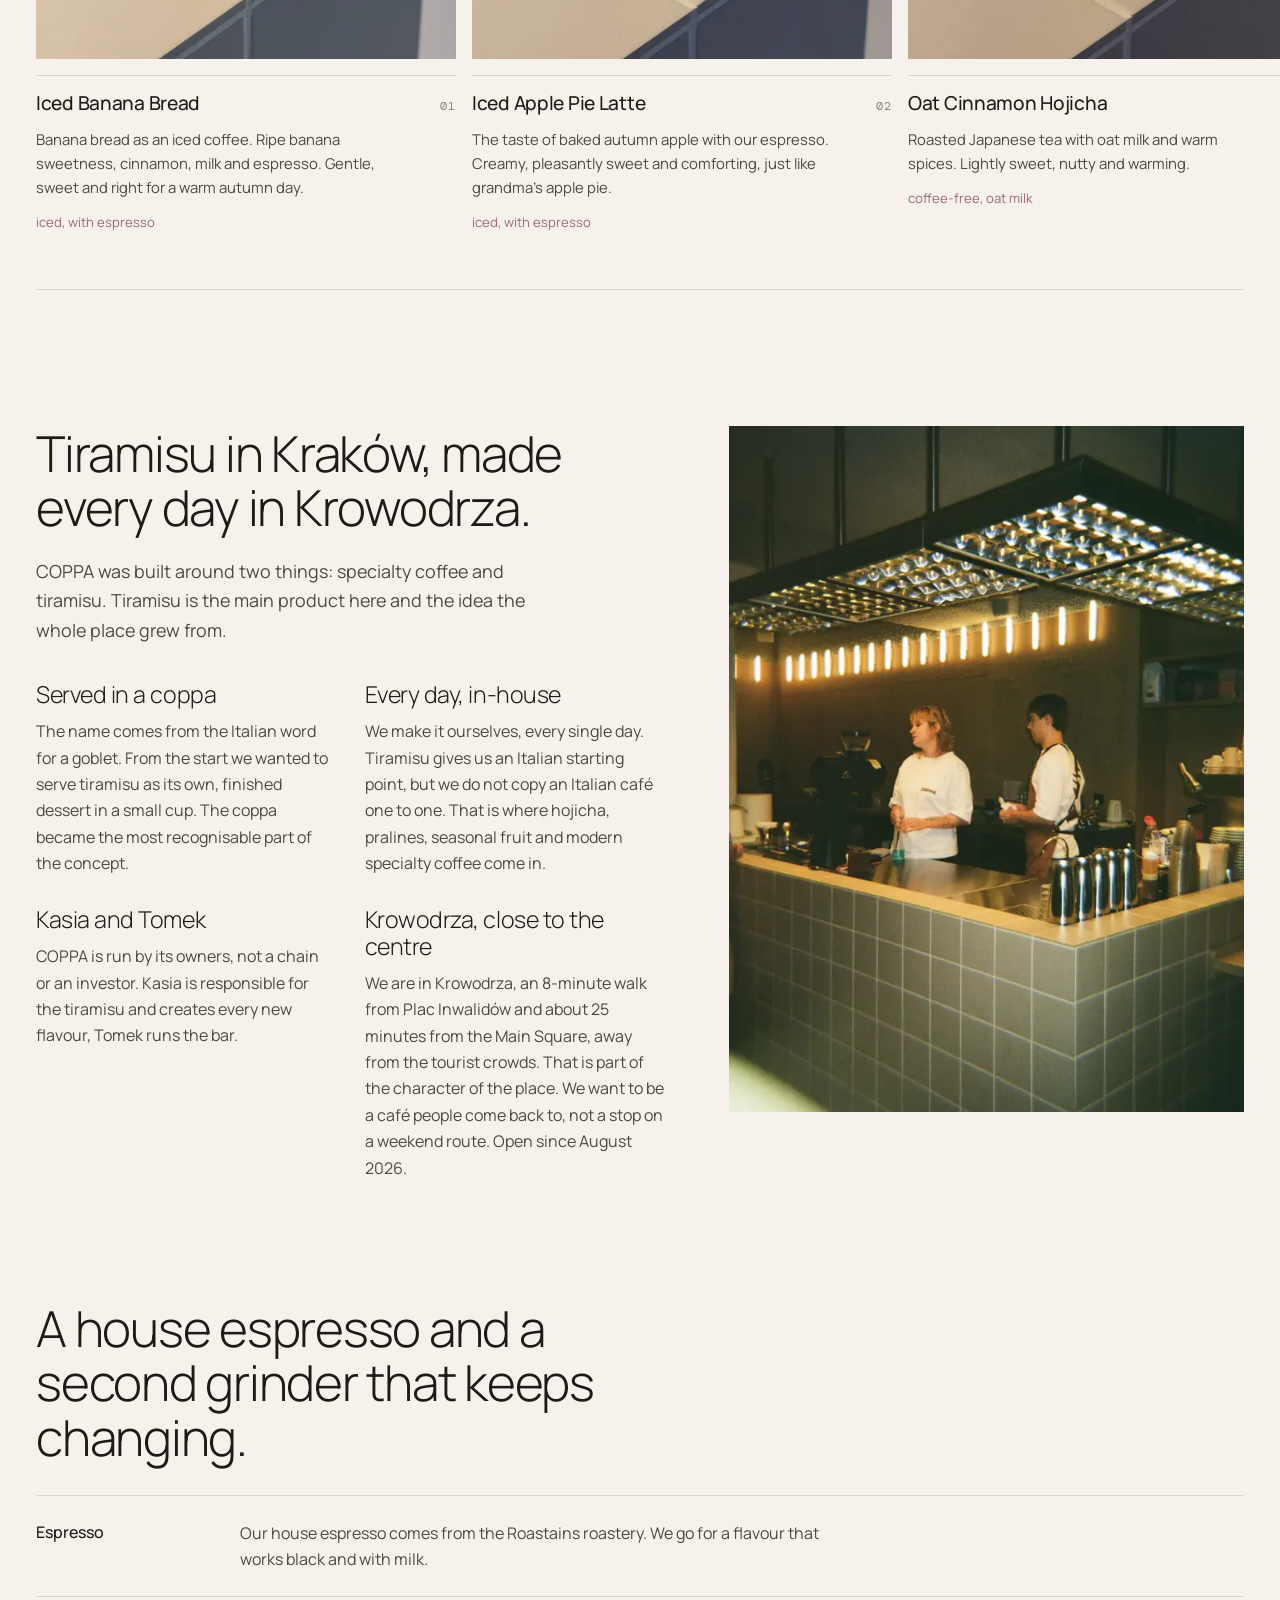
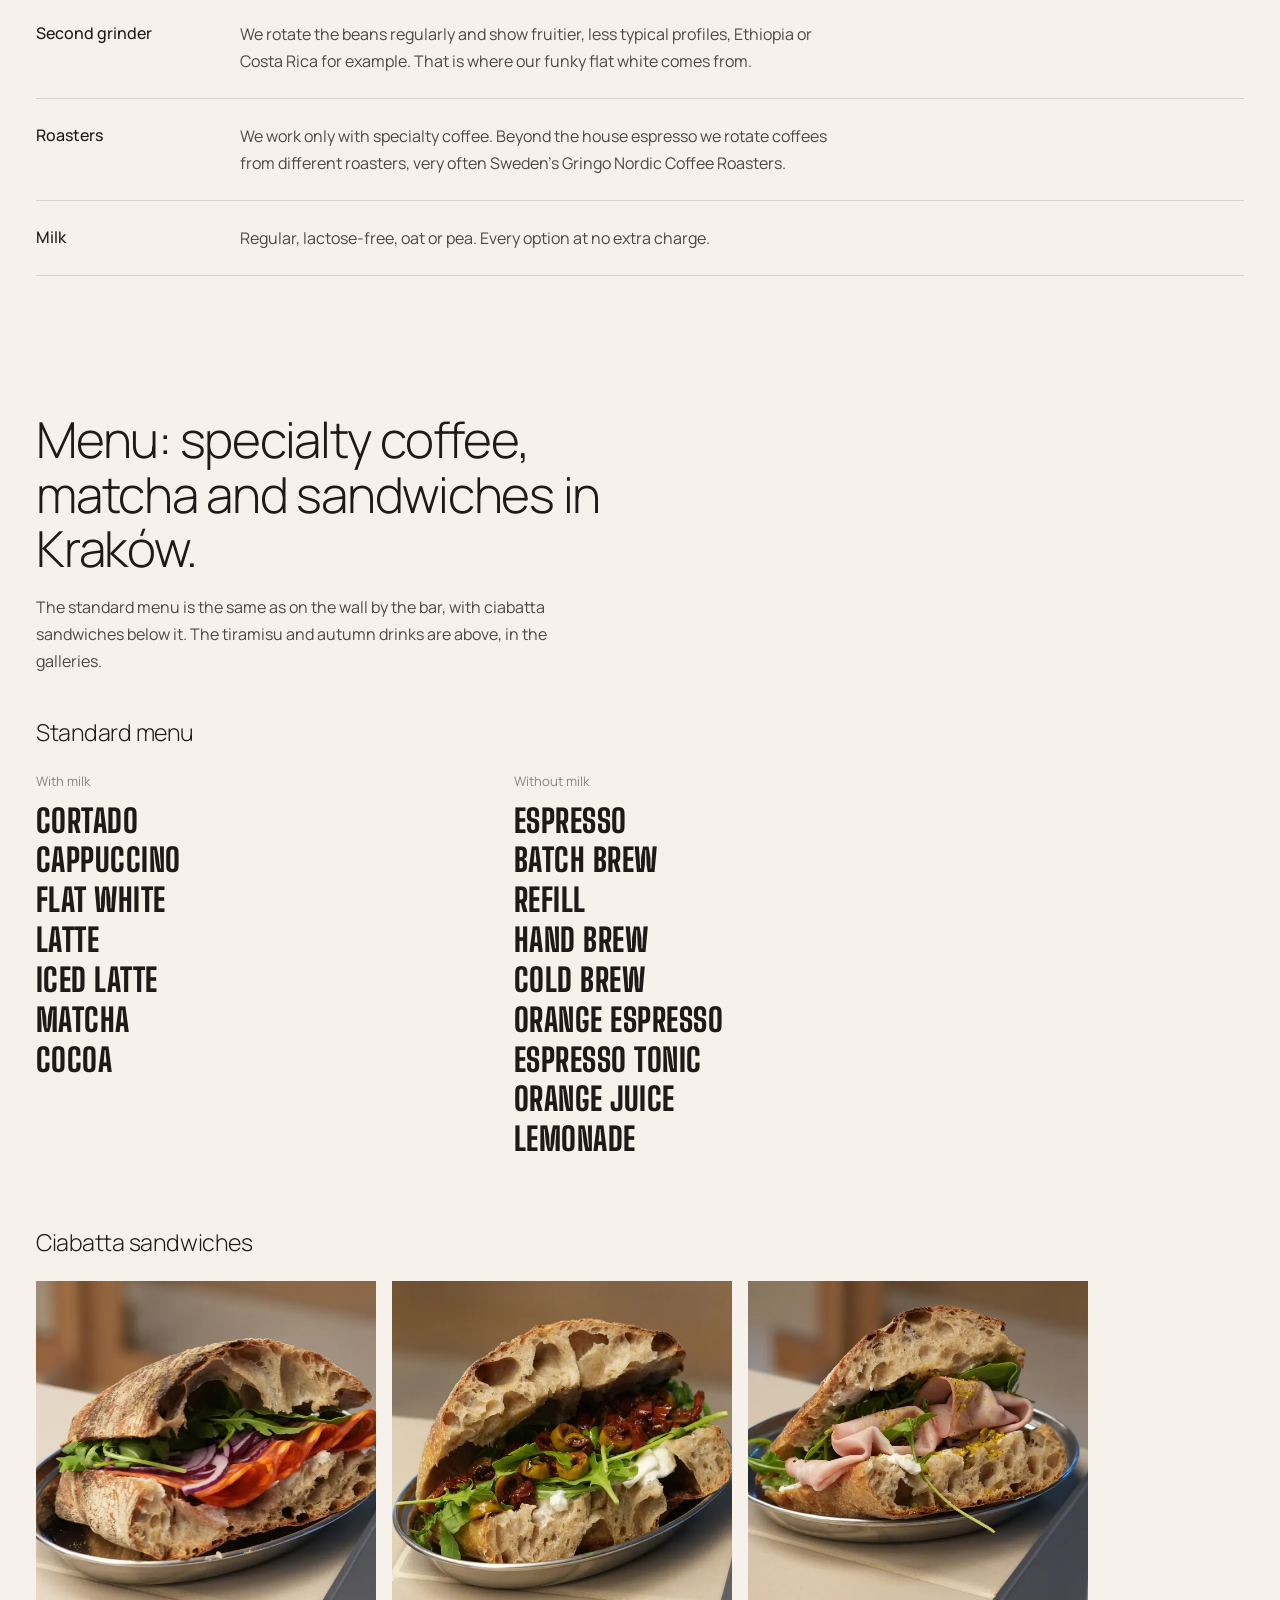
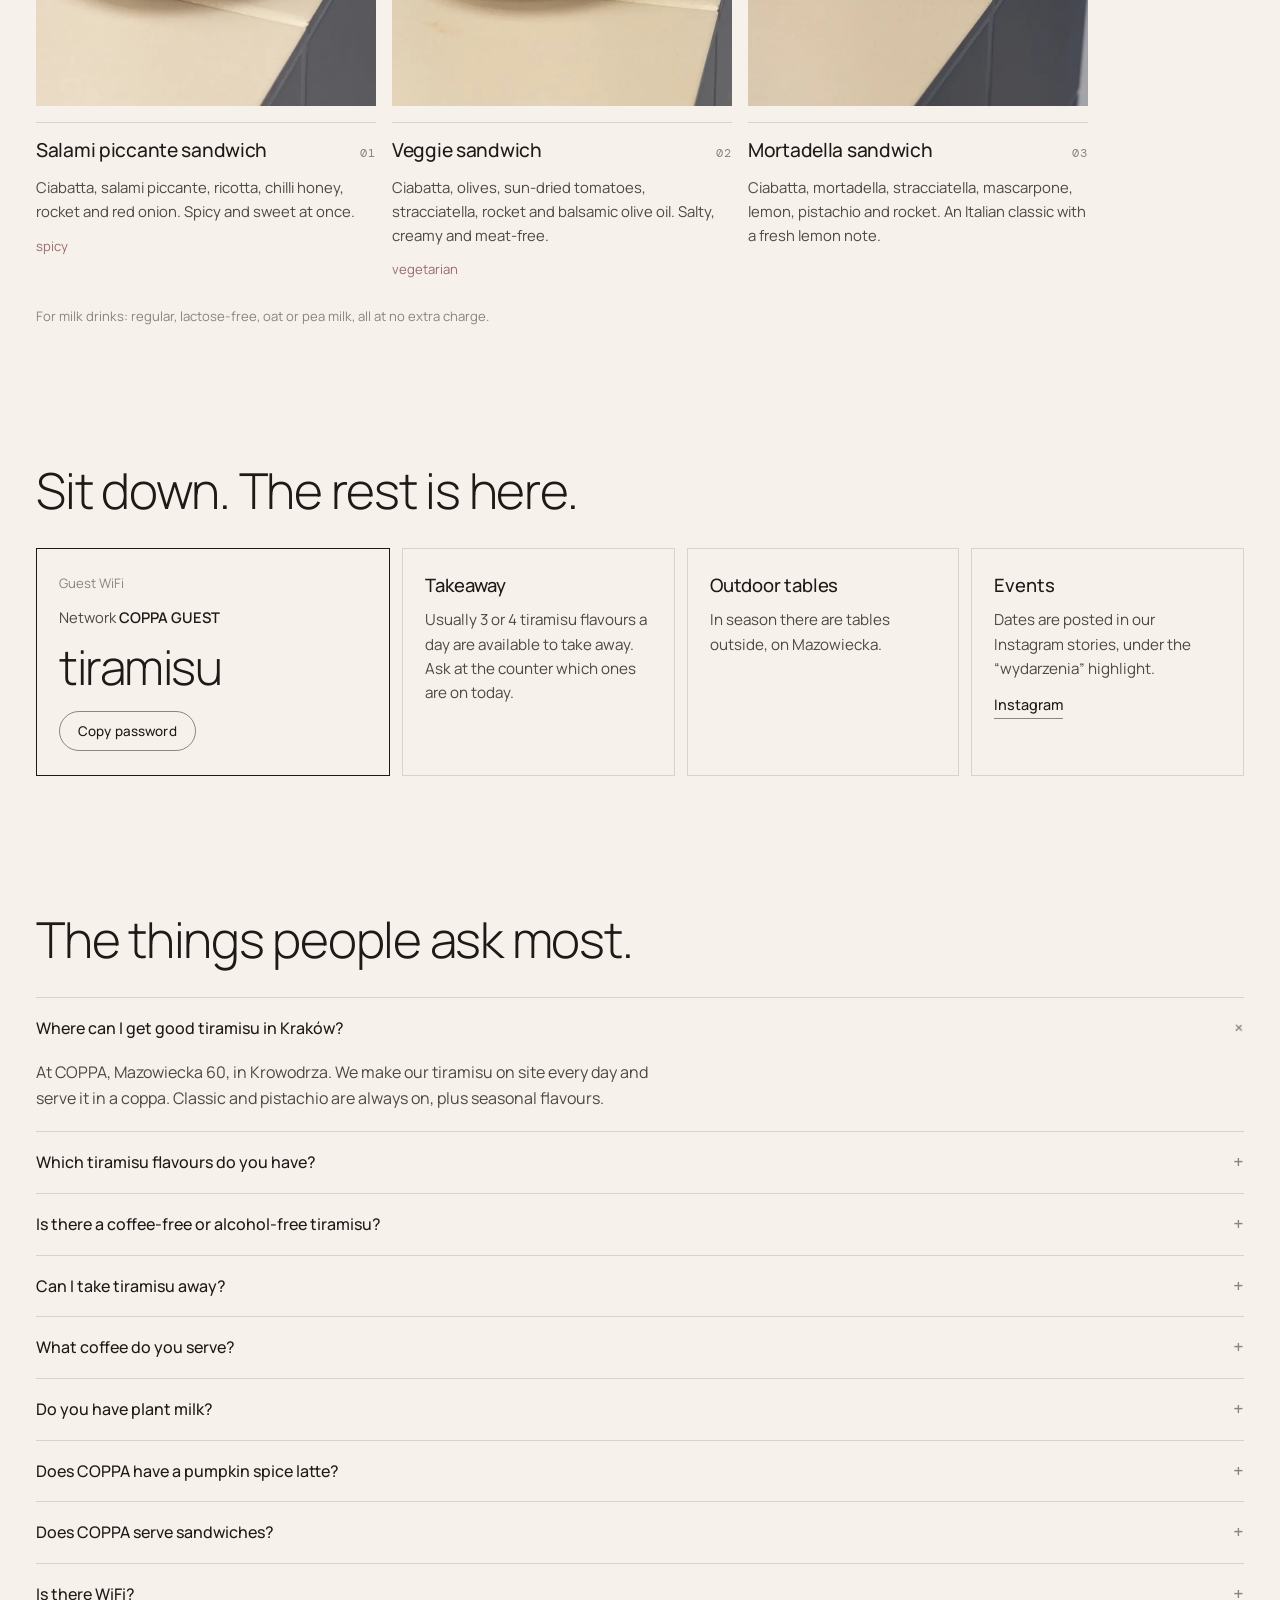
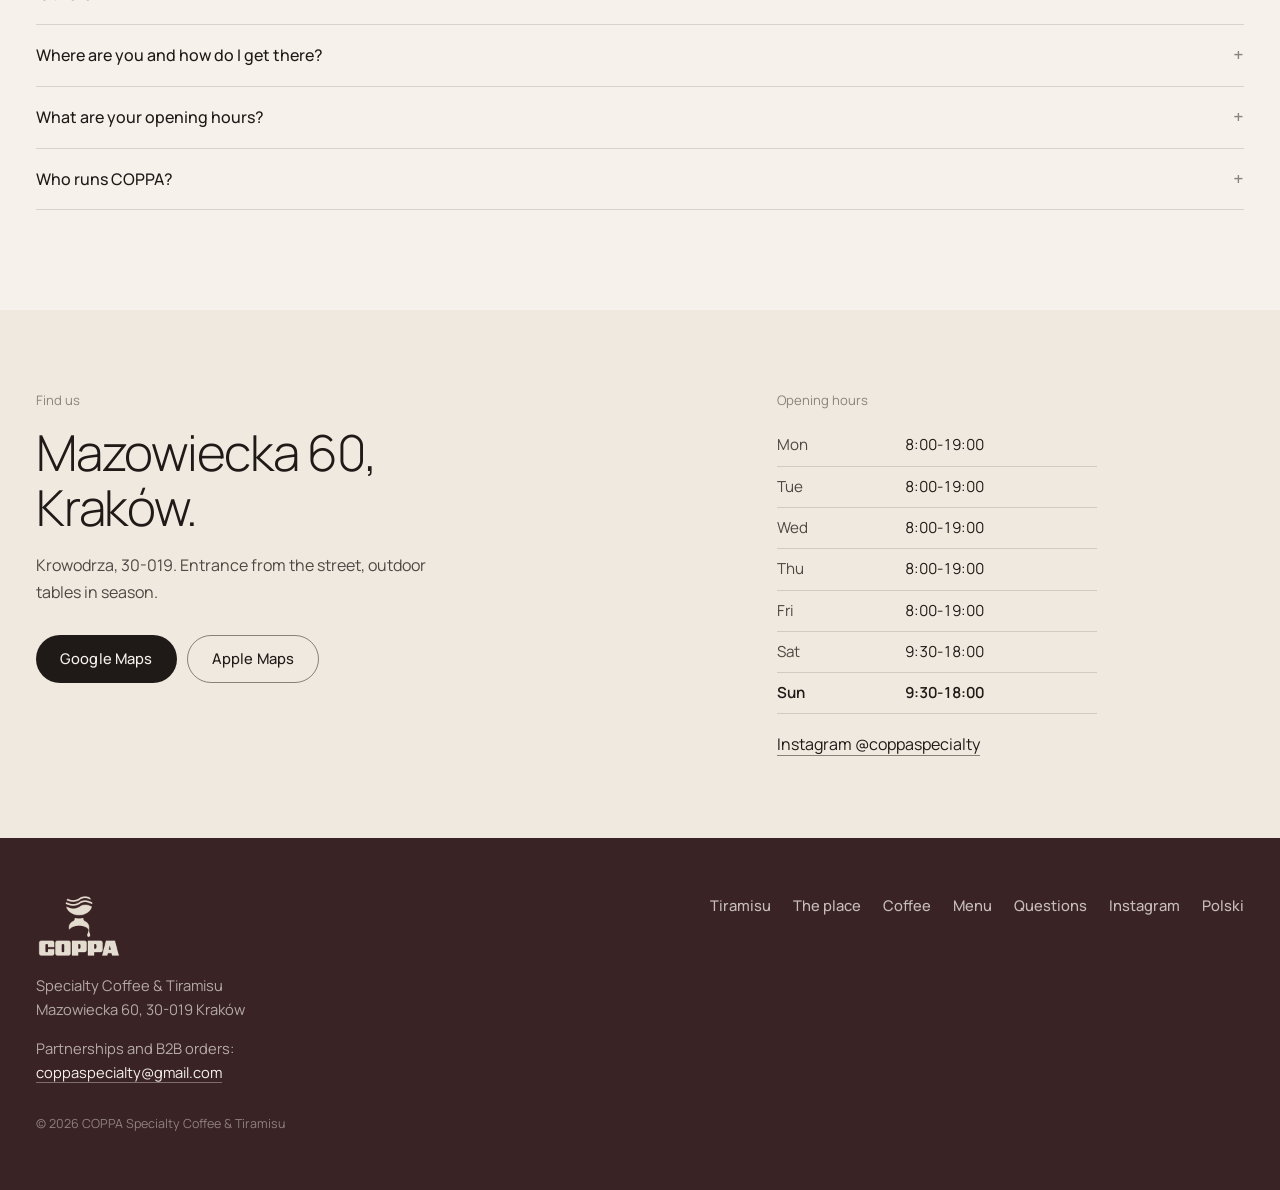
==== commit cc056bbc: "Hojicha trzecia w jesiennej galerii, licznik od lewej, zdjęcie baru w sekcji Miejsce, bez paska dwóc" ====
--- a/en/index.html
+++ b/en/index.html
@@ -267,9 +267,17 @@
       </div>
     </article>
     <article class="slide">
+      <figure class="slide-fig"><img src="../img/jesien/oat-cinnamon-hojicha-640.webp" srcset="../img/jesien/oat-cinnamon-hojicha-640.webp 640w, ../img/jesien/oat-cinnamon-hojicha-1080.webp 1080w" sizes="(min-width:760px) 420px, 76vw" alt="Oat Cinnamon Hojicha at COPPA" width="1080" height="1620" loading="lazy" data-fade></figure>
+      <div class="slide-cap">
+        <div class="slide-top"><h3>Oat Cinnamon Hojicha</h3><span class="num">03</span></div>
+        <p>Roasted Japanese tea with oat milk and warm spices. Lightly sweet, nutty and warming.</p>
+        <p class="tags">coffee-free, oat milk</p>
+      </div>
+    </article>
+    <article class="slide">
       <figure class="slide-fig"><img src="../img/jesien/pumpkin-spice-640.webp" srcset="../img/jesien/pumpkin-spice-640.webp 640w, ../img/jesien/pumpkin-spice-1080.webp 1080w" sizes="(min-width:760px) 420px, 76vw" alt="Pumpkin Spice at COPPA" width="1080" height="1620" loading="lazy" data-fade></figure>
       <div class="slide-cap">
-        <div class="slide-top"><h3>Pumpkin Spice</h3><span class="num">03</span></div>
+        <div class="slide-top"><h3>Pumpkin Spice</h3><span class="num">04</span></div>
         <p>Our homemade syrup of roasted pumpkin and warm spices with a hint of orange. Creamy, deep and nicely balanced in sweetness. Autumn would not be complete without it.</p>
         <p class="tags">coffee, homemade syrup</p>
       </div>
@@ -277,7 +285,7 @@
     <article class="slide">
       <figure class="slide-fig"><img src="../img/jesien/banana-bread-latte-640.webp" srcset="../img/jesien/banana-bread-latte-640.webp 640w, ../img/jesien/banana-bread-latte-1080.webp 1080w" sizes="(min-width:760px) 420px, 76vw" alt="Banana Bread Latte at COPPA" width="1080" height="1620" loading="lazy" data-fade></figure>
       <div class="slide-cap">
-        <div class="slide-top"><h3>Banana Bread Latte</h3><span class="num">04</span></div>
+        <div class="slide-top"><h3>Banana Bread Latte</h3><span class="num">05</span></div>
         <p>Everyone loves banana bread, so with a recipe from our barista Karola we turned it into a creamy coffee for cold autumn evenings.</p>
         <p class="tags">coffee</p>
       </div>
@@ -285,7 +293,7 @@
     <article class="slide">
       <figure class="slide-fig"><img src="../img/jesien/white-vanilla-matcha-640.webp" srcset="../img/jesien/white-vanilla-matcha-640.webp 640w, ../img/jesien/white-vanilla-matcha-1080.webp 1080w" sizes="(min-width:760px) 420px, 76vw" alt="White Vanilla Matcha at COPPA" width="1080" height="1620" loading="lazy" data-fade></figure>
       <div class="slide-cap">
-        <div class="slide-top"><h3>White Vanilla Matcha</h3><span class="num">05</span></div>
+        <div class="slide-top"><h3>White Vanilla Matcha</h3><span class="num">06</span></div>
         <p>Matcha from Oromatcha with our vanilla syrup, enriched with tonka and white chocolate. Mild, creamy, with a dessert note. Our head barista’s favourite.</p>
         <p class="tags">coffee-free</p>
       </div>
@@ -293,7 +301,7 @@
     <article class="slide">
       <figure class="slide-fig"><img src="../img/jesien/berry-cocoa-640.webp" srcset="../img/jesien/berry-cocoa-640.webp 640w, ../img/jesien/berry-cocoa-1080.webp 1080w" sizes="(min-width:760px) 420px, 76vw" alt="Berry Cocoa at COPPA" width="1080" height="1620" loading="lazy" data-fade></figure>
       <div class="slide-cap">
-        <div class="slide-top"><h3>Berry Cocoa</h3><span class="num">06</span></div>
+        <div class="slide-top"><h3>Berry Cocoa</h3><span class="num">07</span></div>
         <p>Our cocoa with homemade raspberry purée. Milk chocolate sweetness cut with a little raspberry acidity. Gentle, fruity and properly chocolatey.</p>
         <p class="tags">coffee-free</p>
       </div>
@@ -301,17 +309,9 @@
     <article class="slide">
       <figure class="slide-fig"><img src="../img/jesien/dark-chocolate-mocha-640.webp" srcset="../img/jesien/dark-chocolate-mocha-640.webp 640w, ../img/jesien/dark-chocolate-mocha-1080.webp 1080w" sizes="(min-width:760px) 420px, 76vw" alt="Dark Chocolate Mocha at COPPA" width="1080" height="1620" loading="lazy" data-fade></figure>
       <div class="slide-cap">
-        <div class="slide-top"><h3>Dark Chocolate Mocha</h3><span class="num">07</span></div>
+        <div class="slide-top"><h3>Dark Chocolate Mocha</h3><span class="num">08</span></div>
         <p>Double espresso with dark cocoa and milk. Intensely chocolatey, gently sweet, with a deep, rich taste.</p>
         <p class="tags">with espresso</p>
-      </div>
-    </article>
-    <article class="slide">
-      <figure class="slide-fig"><img src="../img/jesien/oat-cinnamon-hojicha-640.webp" srcset="../img/jesien/oat-cinnamon-hojicha-640.webp 640w, ../img/jesien/oat-cinnamon-hojicha-1080.webp 1080w" sizes="(min-width:760px) 420px, 76vw" alt="Oat Cinnamon Hojicha at COPPA" width="1080" height="1620" loading="lazy" data-fade></figure>
-      <div class="slide-cap">
-        <div class="slide-top"><h3>Oat Cinnamon Hojicha</h3><span class="num">08</span></div>
-        <p>Roasted Japanese tea with oat milk and warm spices. Lightly sweet, nutty and warming.</p>
-        <p class="tags">coffee-free, oat milk</p>
       </div>
     </article>
   </div>
@@ -324,7 +324,7 @@
     <p class="story-intro">COPPA was built around two things: specialty coffee and tiramisu. Tiramisu is the main product here and the idea the whole place grew from.</p>
   </div>
   <figure class="story-fig rv">
-    <img src="../img/tiramisu/pistacjowe-640.webp" srcset="../img/tiramisu/pistacjowe-640.webp 640w, ../img/tiramisu/pistacjowe-1080.webp 1080w" sizes="(min-width:900px) 40vw, 100vw" alt="Pistachio tiramisu in a coppa, COPPA Kraków" width="1080" height="1616" loading="lazy" data-fade>
+    <img src="../img/lokal/bar-640.webp" srcset="../img/lokal/bar-640.webp 640w, ../img/lokal/bar-1080.webp 1080w" sizes="(min-width:900px) 40vw, 100vw" alt="The bar at COPPA, Mazowiecka 60, Kraków" width="1080" height="1629" loading="lazy" data-fade>
   </figure>
   <div class="story-grid">
     <div class="story-item rv">
@@ -346,16 +346,6 @@
   </div>
 </section>
 
-<div class="strip wrap" aria-label="Two coffee-free tiramisu">
-  <figure class="rv">
-    <img src="../img/tiramisu/hojicha-640.webp" srcset="../img/tiramisu/hojicha-640.webp 640w, ../img/tiramisu/hojicha-1080.webp 1080w" sizes="(min-width:760px) 40vw, 50vw" alt="Hojicha tiramisu" width="1080" height="1616" loading="lazy" data-fade>
-    <figcaption><span>Hojicha</span><span>coffee-free</span></figcaption>
-  </figure>
-  <figure class="rv">
-    <img src="../img/tiramisu/earl-grey-640.webp" srcset="../img/tiramisu/earl-grey-640.webp 640w, ../img/tiramisu/earl-grey-1080.webp 1080w" sizes="(min-width:760px) 40vw, 50vw" alt="Earl Grey tiramisu" width="1080" height="1616" loading="lazy" data-fade>
-    <figcaption><span>Earl Grey</span><span>coffee-free</span></figcaption>
-  </figure>
-</div>
 
 <section class="coffee wrap" id="coffee">
   <div class="sec-head rv">
--- a/style.css
+++ b/style.css
@@ -93,27 +93,17 @@
 .slide-cap p{margin-top:10px;color:var(--ink-2);font-size:.93rem;line-height:1.6;max-width:40ch}
 .tags{font-size:.82rem!important;color:var(--rose)!important;margin-top:12px!important}
 .gal-bar{height:1px;background:var(--line);margin-top:28px;position:relative}
-.rev .gal-track{direction:rtl}
-.rev .slide{direction:ltr}
-.rev .gal-ui{flex-direction:row-reverse}
 .gal.rev{padding-top:56px}
 .gal-bar span{position:absolute;left:0;top:0;height:100%;width:100%;background:var(--ink);transform-origin:left;transform:scaleX(.125);transition:transform .5s var(--ease)}
-.rev .gal-bar span{transform-origin:right}
 
 /* miejsce */
 .story{padding:96px 0 24px;display:grid;gap:36px}
 .story-intro{margin-top:22px;font-size:1.12rem;line-height:1.65;color:var(--ink-2);max-width:46ch}
-.story-fig{margin-inline:calc(var(--gutter) * -1);aspect-ratio:4/3;overflow:hidden;background:var(--sage-soft)}
-.story-fig img{width:100%;height:100%;object-fit:cover;object-position:50% 55%}
+.story-fig{margin-inline:calc(var(--gutter) * -1);aspect-ratio:4/5;overflow:hidden;background:var(--sage-soft)}
+.story-fig img{width:100%;height:100%;object-fit:cover;object-position:50% 60%}
 .story-grid{display:grid;gap:30px 28px}
 .story-item h3{font-size:1.45rem;font-weight:300;letter-spacing:-.02em;line-height:1.15;margin-bottom:10px}
 .story-item p{color:var(--ink-2);line-height:1.65;max-width:40ch}
-
-/* pasek dwóch zdjęć */
-.strip{display:grid;grid-template-columns:1fr 1fr;gap:14px;padding:40px 0 20px}
-.strip figure{background:var(--sage-soft);overflow:hidden}
-.strip img{width:100%;aspect-ratio:2/3;object-fit:cover}
-.strip figcaption{display:flex;justify-content:space-between;font-size:.82rem;color:var(--mist);padding-top:10px;background:var(--paper)}
 
 /* kawa */
 .coffee{padding:96px 0 40px}
@@ -219,7 +209,6 @@
   .gal-track::after{flex-basis:var(--gutter)}
   .story-grid{grid-template-columns:1fr 1fr}
   .story-fig{margin-inline:0}
-  .strip{gap:24px;grid-template-columns:1fr 1fr;width:min(100% - var(--gutter)*2,900px)}
   .rows > div{grid-template-columns:180px 1fr;gap:24px;padding:24px 0}
   .board-cols{gap:24px 56px;max-width:900px}
   .place-grid{grid-template-columns:1.3fr 1fr 1fr 1fr}
@@ -244,3 +233,13 @@
 }
 @media (hover:none){.gal-arrows{display:none}.gal-track{cursor:auto}}
 
+
+/* galeria jesienna: lustro (start od prawej, przesuwanie w prawo) tylko na telefonie */
+@media (max-width:759px){
+  .rev .gal-track{direction:rtl}
+  .rev .slide{direction:ltr}
+}
+@media (min-width:760px){
+  .rev .gal-arrows{flex-direction:row-reverse}
+  .rev .gal-arrows svg{transform:scaleX(-1)}
+}
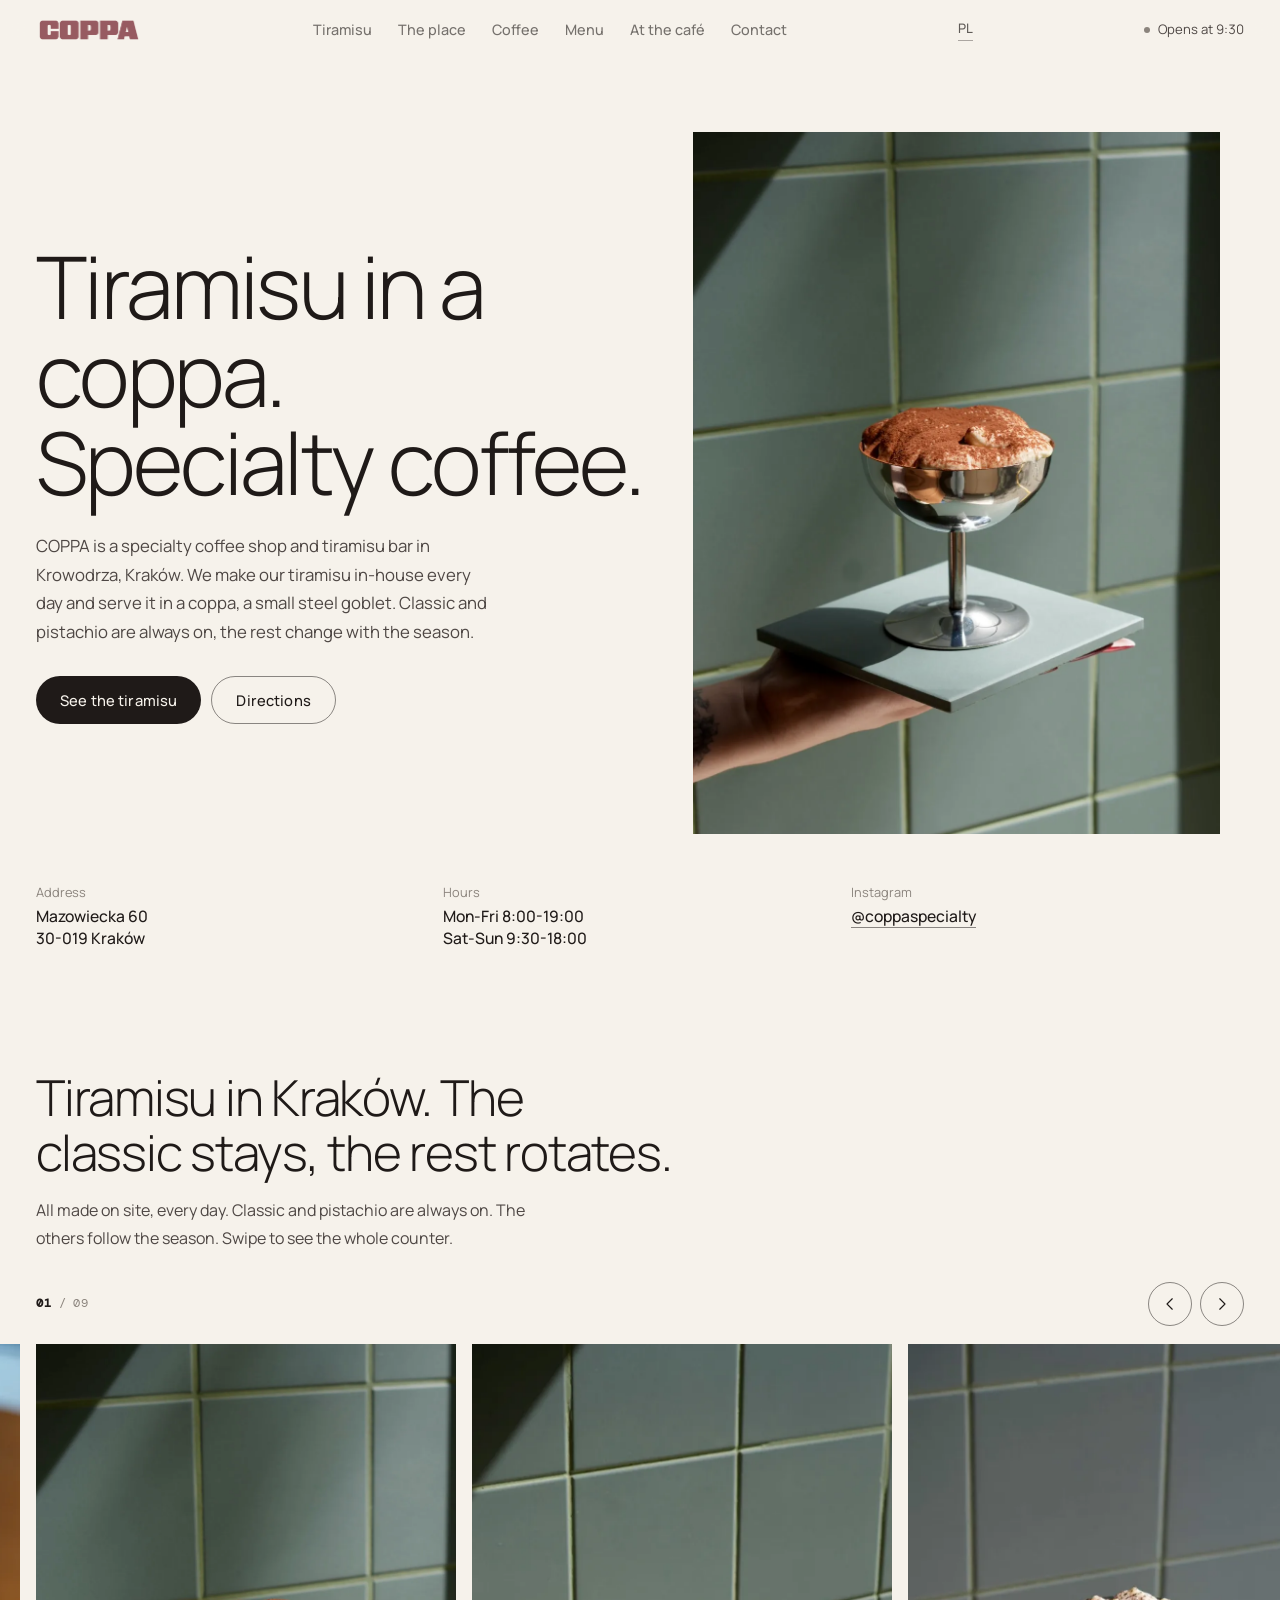
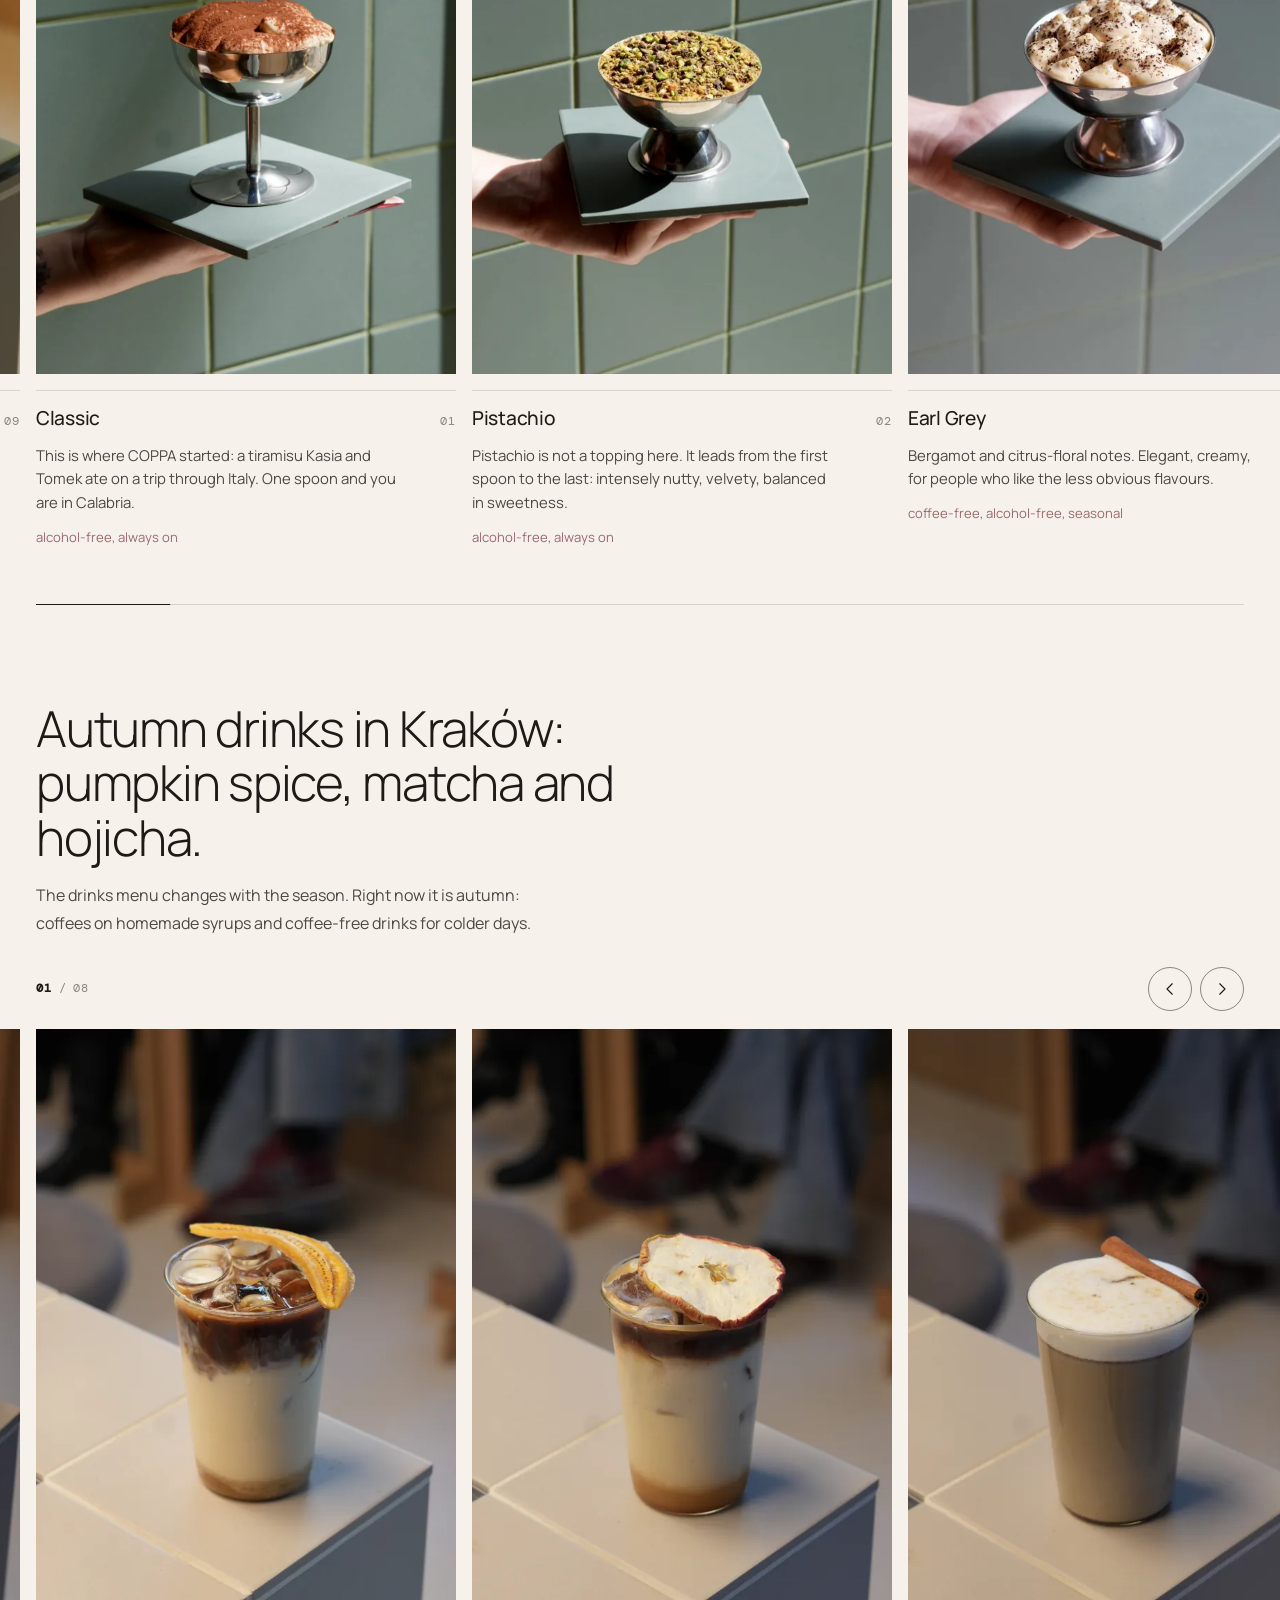
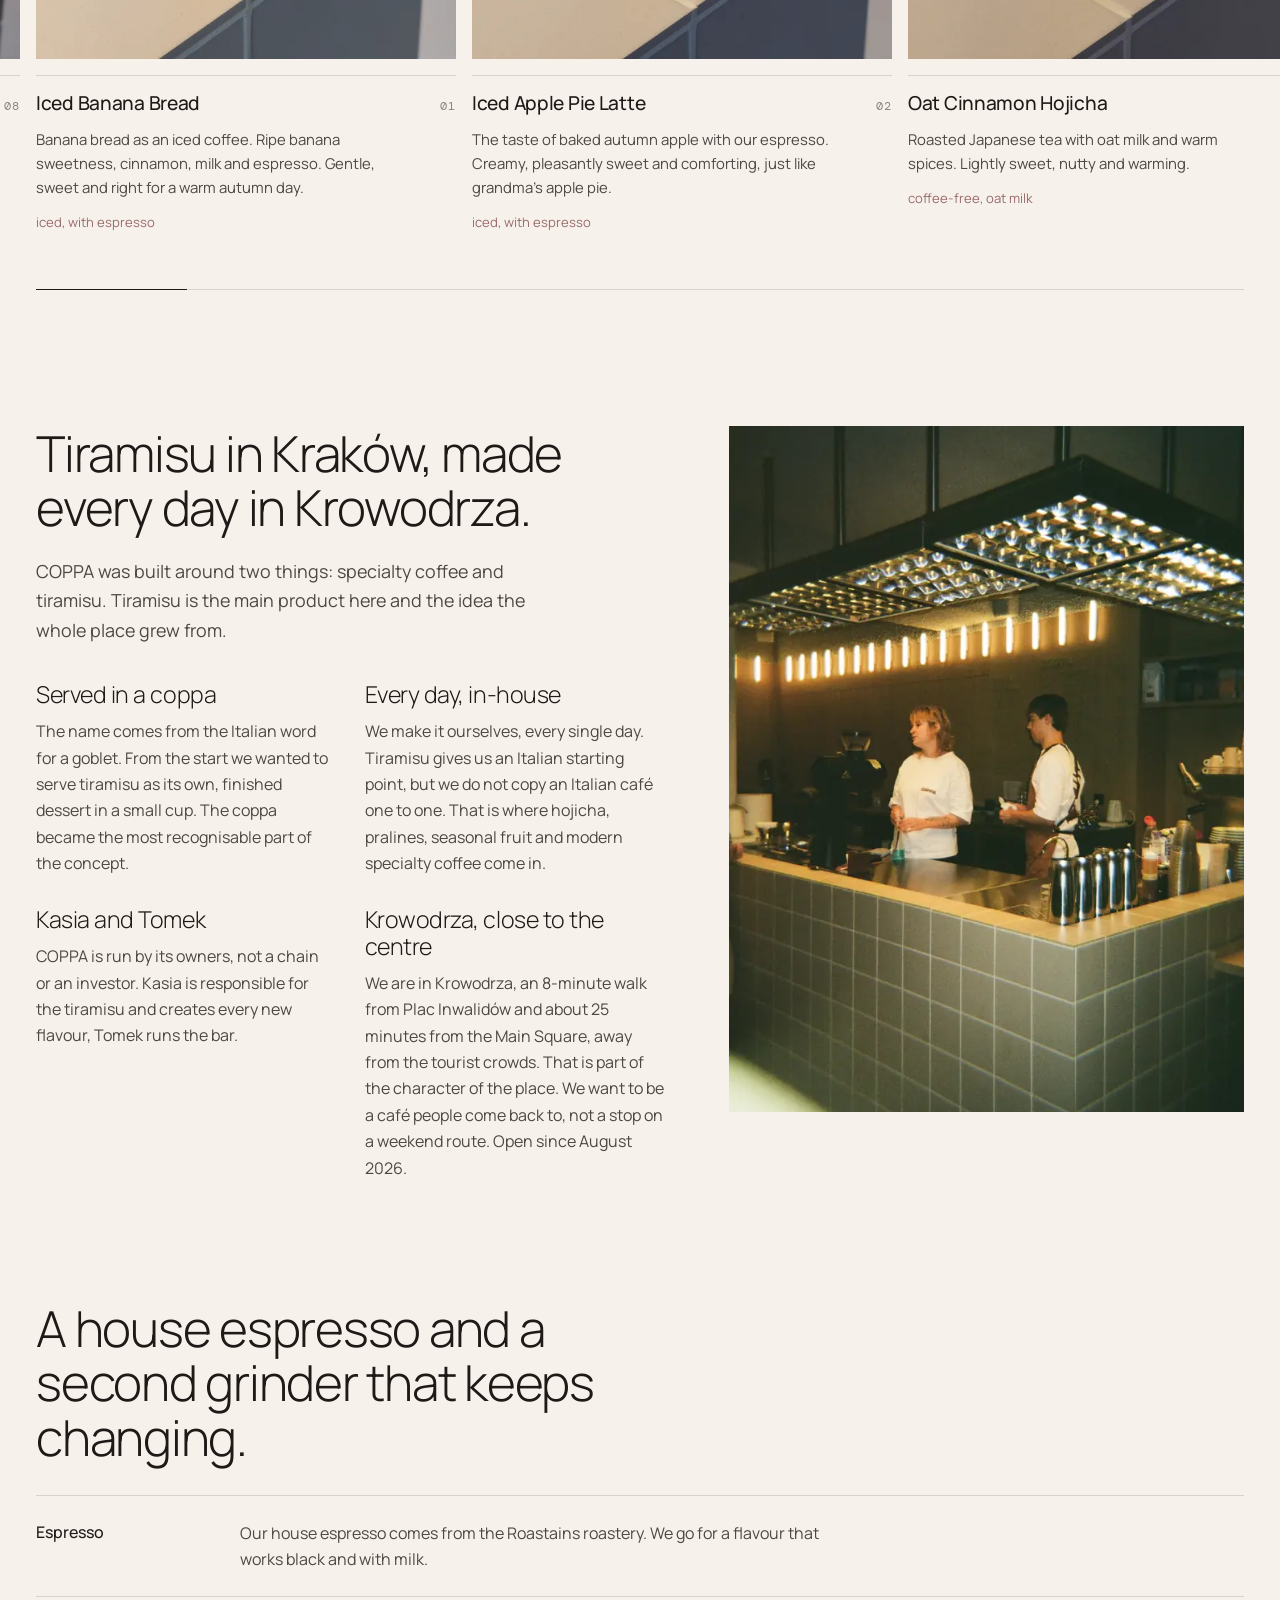
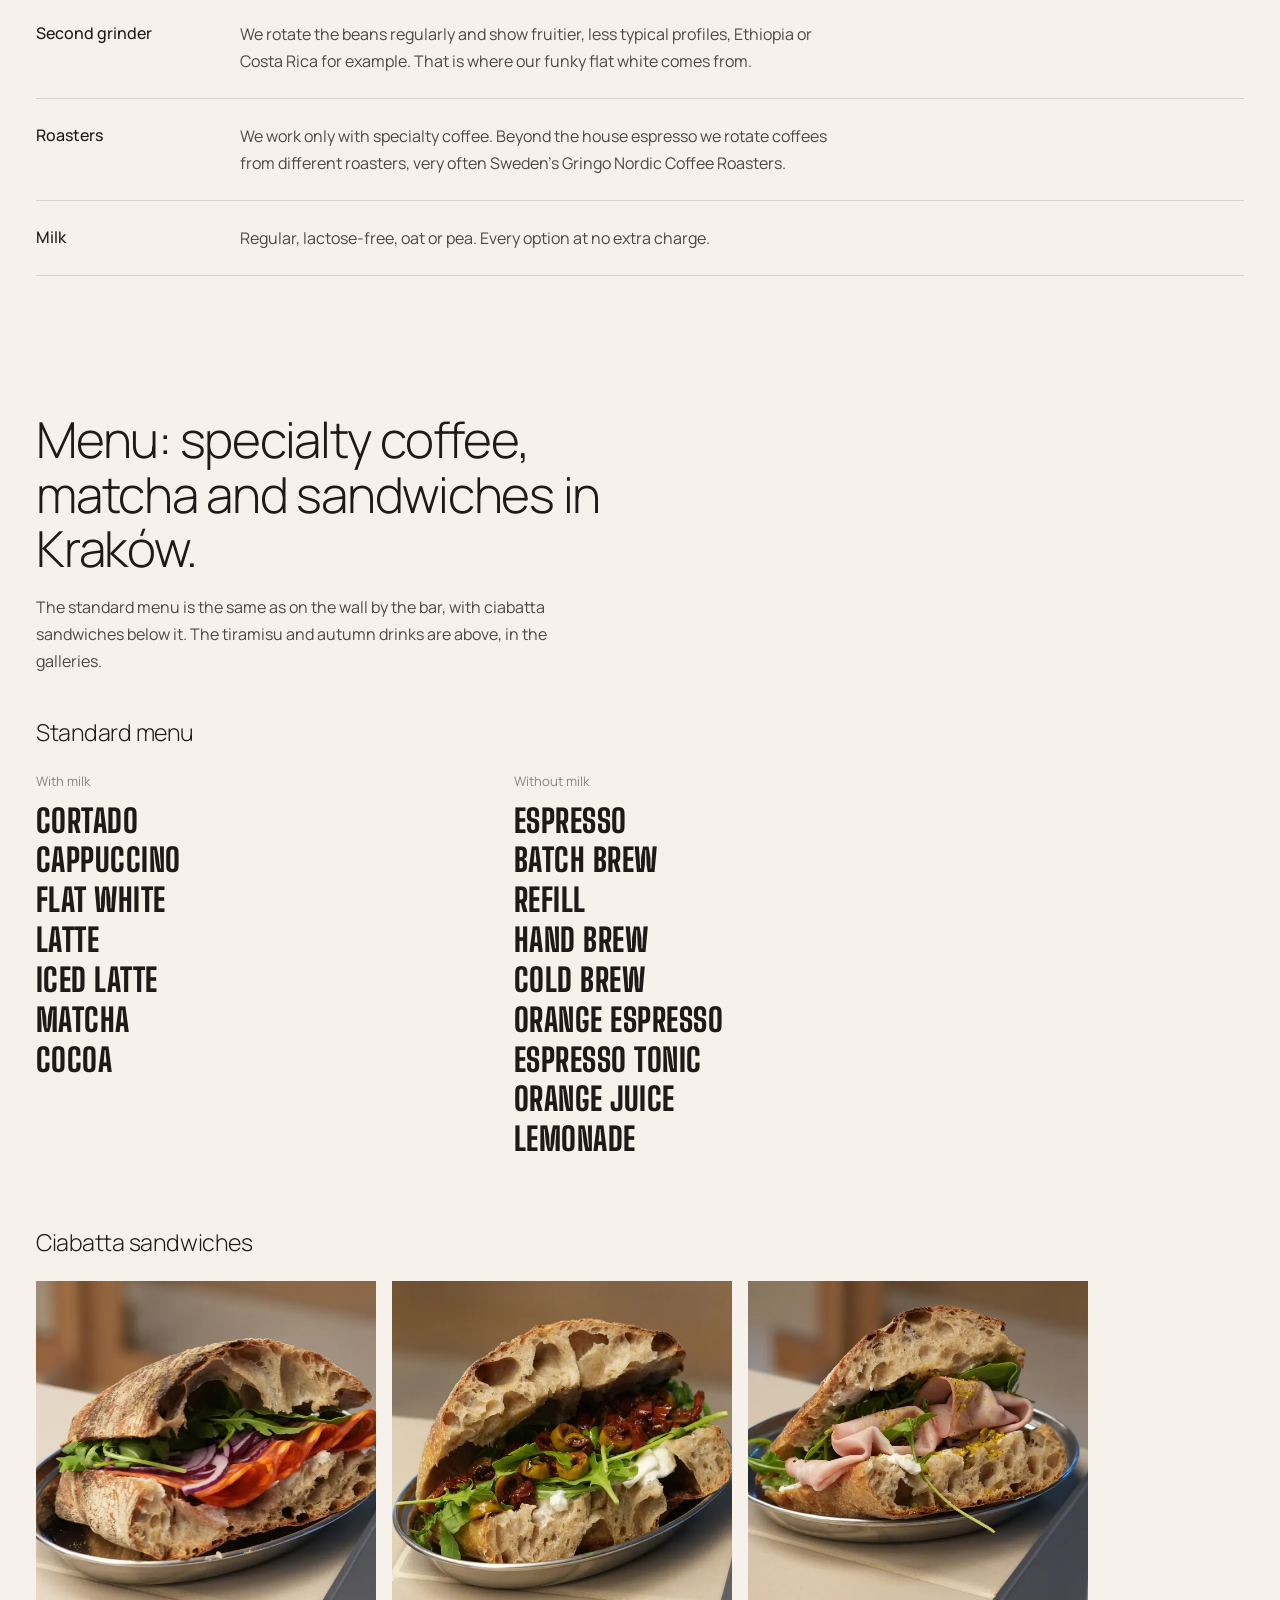
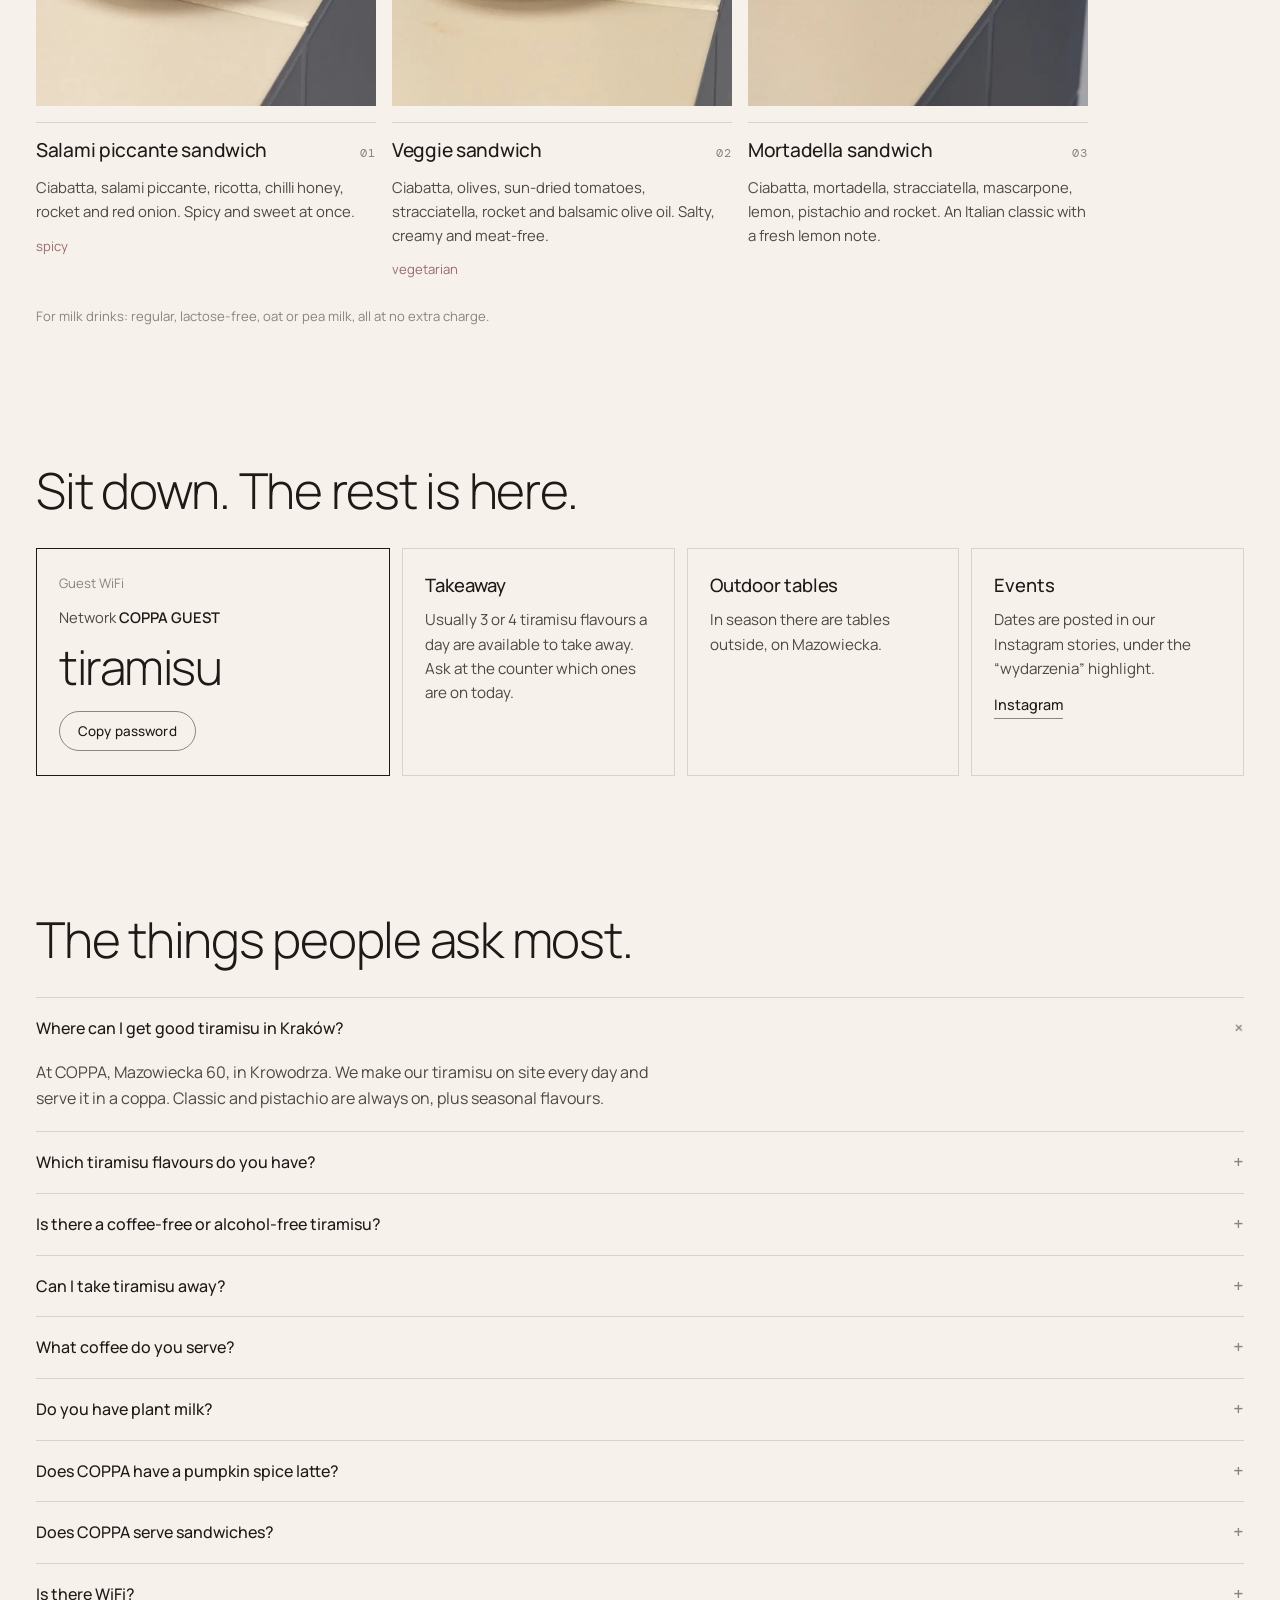
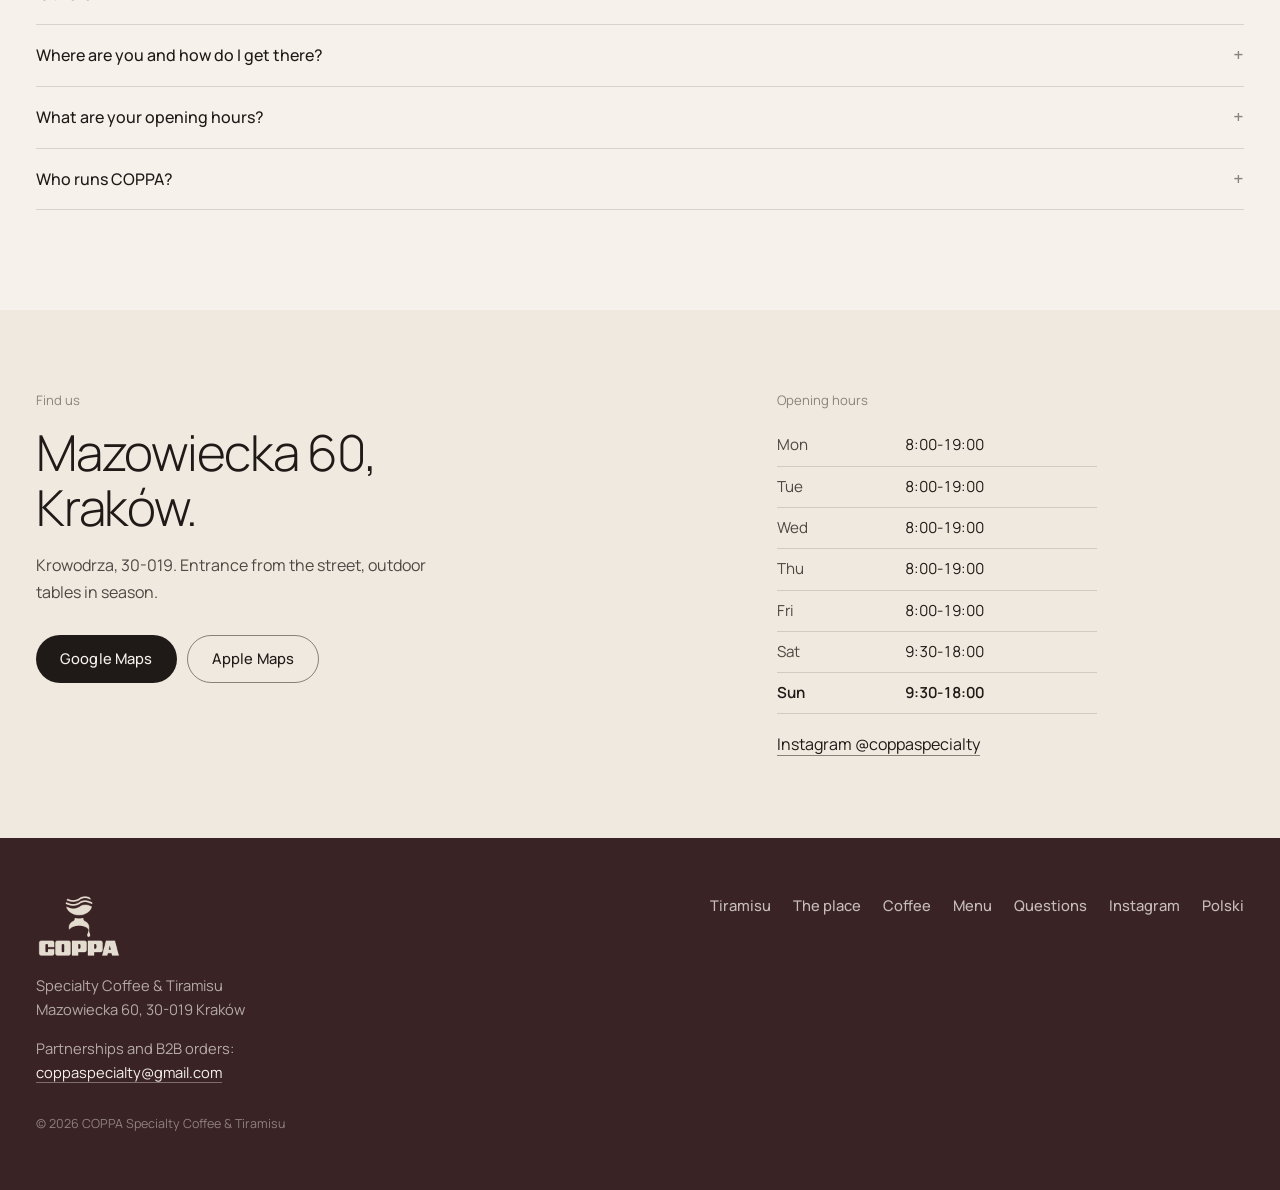
==== commit ea66e717: "Galerie tiramisu i jesienna w nieskończonej pętli (3 zestawy kart, niewidoczny przeskok po zatrzyman" ====
--- a/en/index.html
+++ b/en/index.html
@@ -153,7 +153,7 @@
       <a class="btn btn-ghost" href="#contact">Directions</a>
     </div>
   </div>
-  <figure class="hero-fig">
+  <figure class="hero-fig" data-alts="[{&quot;src&quot;: &quot;../img/hero/alt2&quot;, &quot;alt&quot;: &quot;Behind the bar at COPPA, Mazowiecka 60&quot;}, {&quot;src&quot;: &quot;../img/hero/alt3&quot;, &quot;alt&quot;: &quot;Behind the bar at COPPA, Mazowiecka 60&quot;}, {&quot;src&quot;: &quot;../img/hero/alt4&quot;, &quot;alt&quot;: &quot;Behind the bar at COPPA, Mazowiecka 60&quot;}, {&quot;src&quot;: &quot;../img/hero/alt5&quot;, &quot;alt&quot;: &quot;Behind the bar at COPPA, Mazowiecka 60&quot;}]">
     <img src="../img/tiramisu/klasyczne-1080.webp" srcset="../img/tiramisu/klasyczne-640.webp 640w, ../img/tiramisu/klasyczne-1080.webp 1080w" sizes="(min-width:900px) 46vw, 100vw" alt="Classic tiramisu in a steel coppa against green tiles at COPPA" width="1080" height="1616" fetchpriority="high" data-fade>
   </figure>
   <dl class="facts">
@@ -163,7 +163,7 @@
   </dl>
 </section>
 
-<section class="gal" id="tiramisu" data-gallery>
+<section class="gal" id="tiramisu" data-gallery data-loop>
   <div class="wrap sec-head rv">
     <h2>Tiramisu in Kraków. The classic stays, the rest rotates.</h2>
     <p class="sec-lead">All made on site, every day. Classic and pistachio are always on. The others follow the season. Swipe to see the whole counter.</p>
@@ -236,7 +236,7 @@
 </section>
 
 <!-- JESIEŃ: druga galeria, lustrzana -->
-<section class="gal rev" id="jesien" data-gallery data-rev>
+<section class="gal rev" id="jesien" data-gallery data-rev data-loop>
   <div class="wrap sec-head rv">
     <h2>Autumn drinks in Kraków: pumpkin spice, matcha and hojicha.</h2>
     <p class="sec-lead">The drinks menu changes with the season. Right now it is autumn: coffees on homemade syrups and coffee-free drinks for colder days.</p>
--- a/style.css
+++ b/style.css
@@ -63,6 +63,8 @@
 .hero{width:min(100% - var(--gutter)*2,var(--maxw));margin-inline:auto;padding:52px 0 36px;display:grid;gap:40px}
 .hero-fig{position:relative;margin-inline:calc(var(--gutter) * -1);aspect-ratio:4/5;overflow:hidden;background:var(--sage-soft)}
 .hero-fig img{width:100%;height:100%;object-fit:cover;object-position:50% 58%}
+.hero-fig .hero-alt{position:absolute;inset:0;object-position:50% 40%;opacity:0;transition:opacity 1.2s var(--ease)}
+.hero-fig .hero-alt.on{opacity:1}
 .facts{display:grid;grid-template-columns:1fr 1fr;gap:20px 14px;padding-top:8px}
 .facts dt{font-size:.8rem;color:var(--mist);margin-bottom:4px}
 .facts dd{font-size:.98rem;line-height:1.4;font-weight:500}
@@ -193,7 +195,7 @@
   html{scroll-behavior:auto}
   .rv,img[data-fade]{opacity:1;transform:none;transition:none}
   .slide-fig img{transform:none!important}
-  .dock,.gal-bar span{transition:none}
+  .dock,.gal-bar span,.hero-fig .hero-alt{transition:none}
 }
 
 /* ≥ 760px */
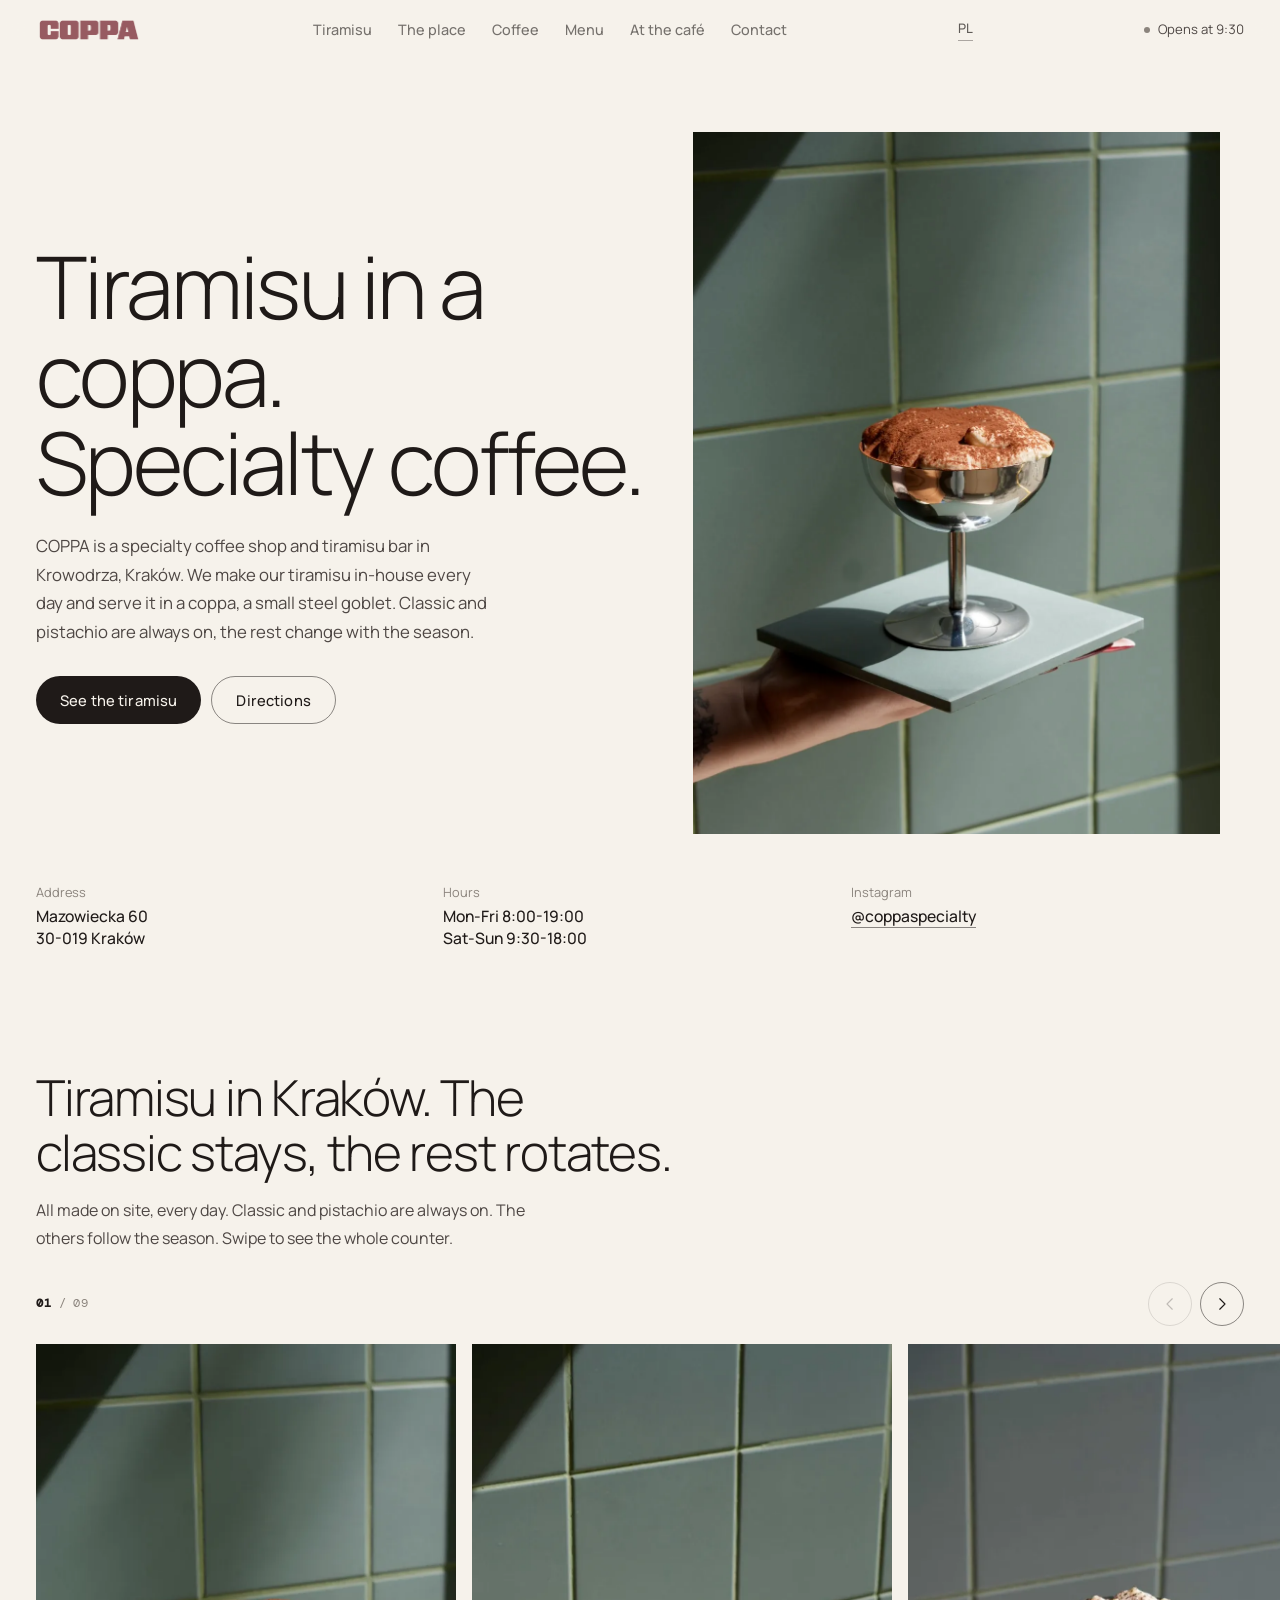
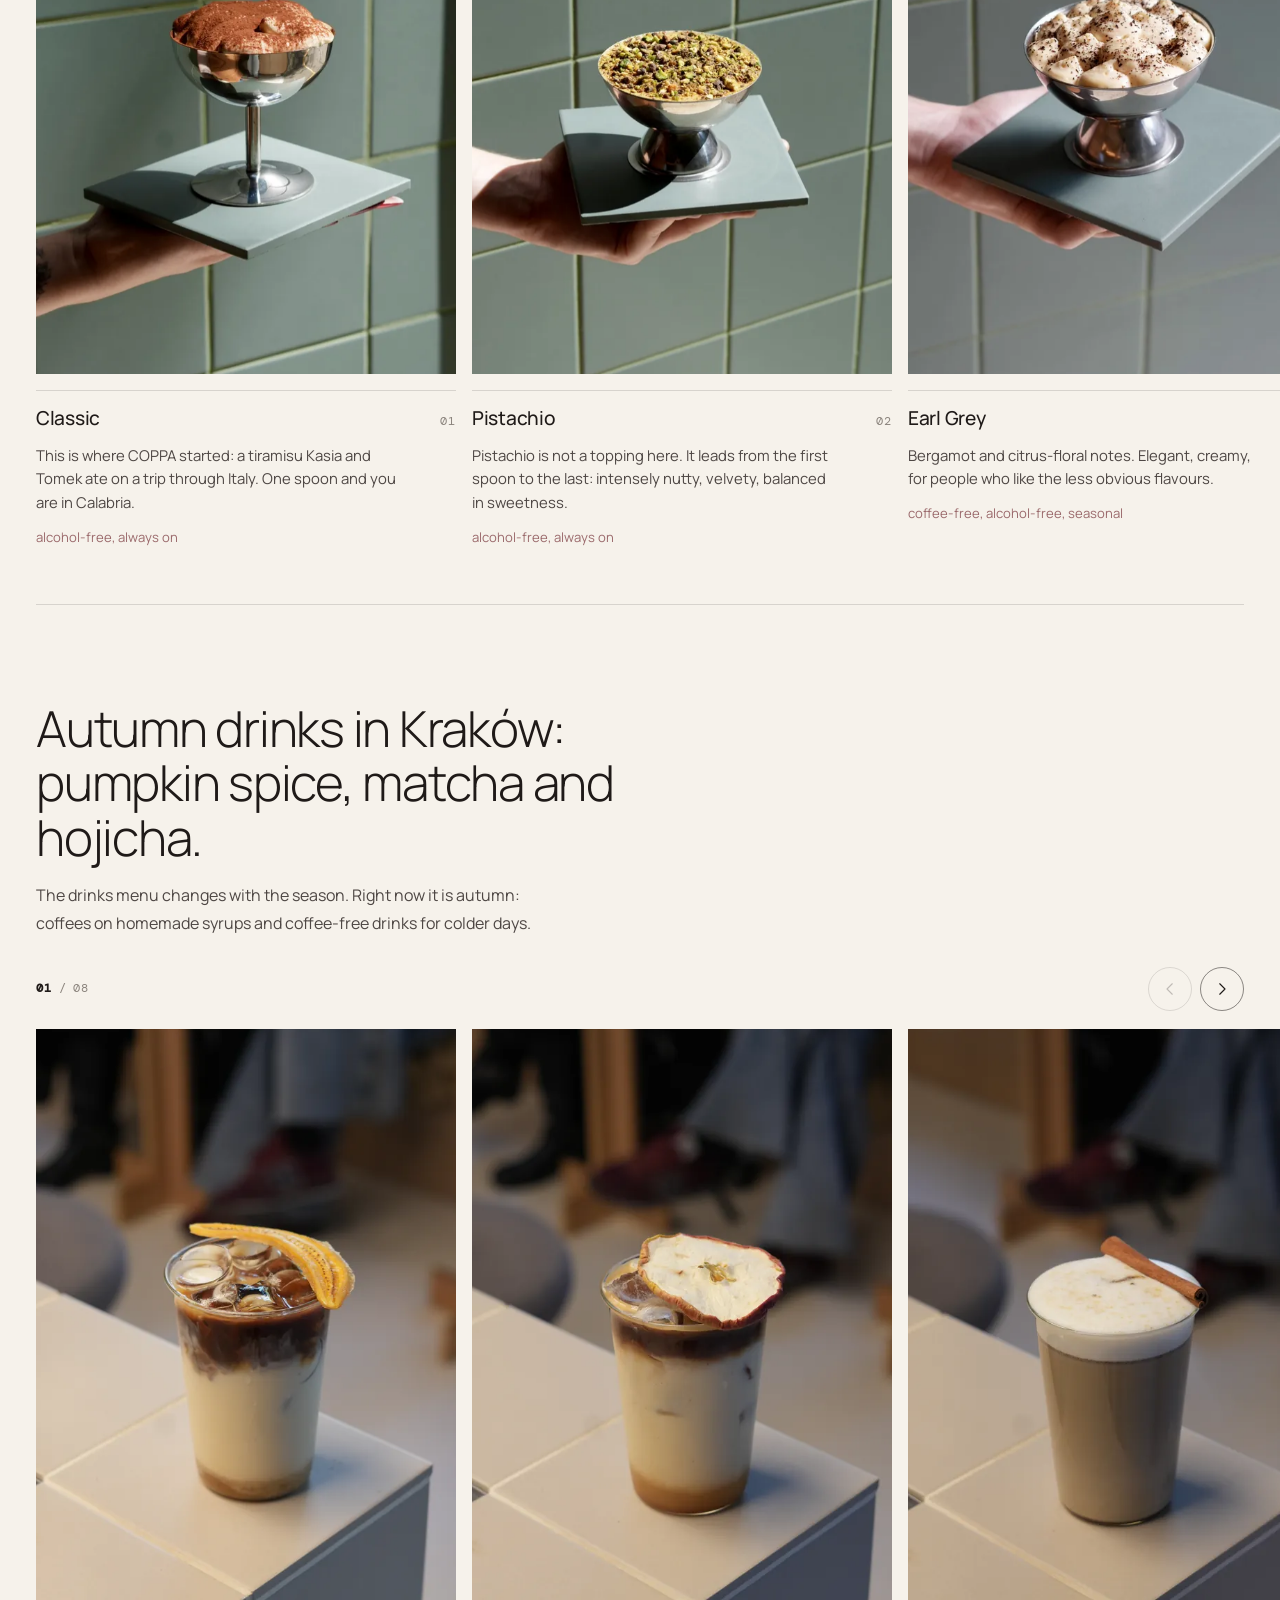
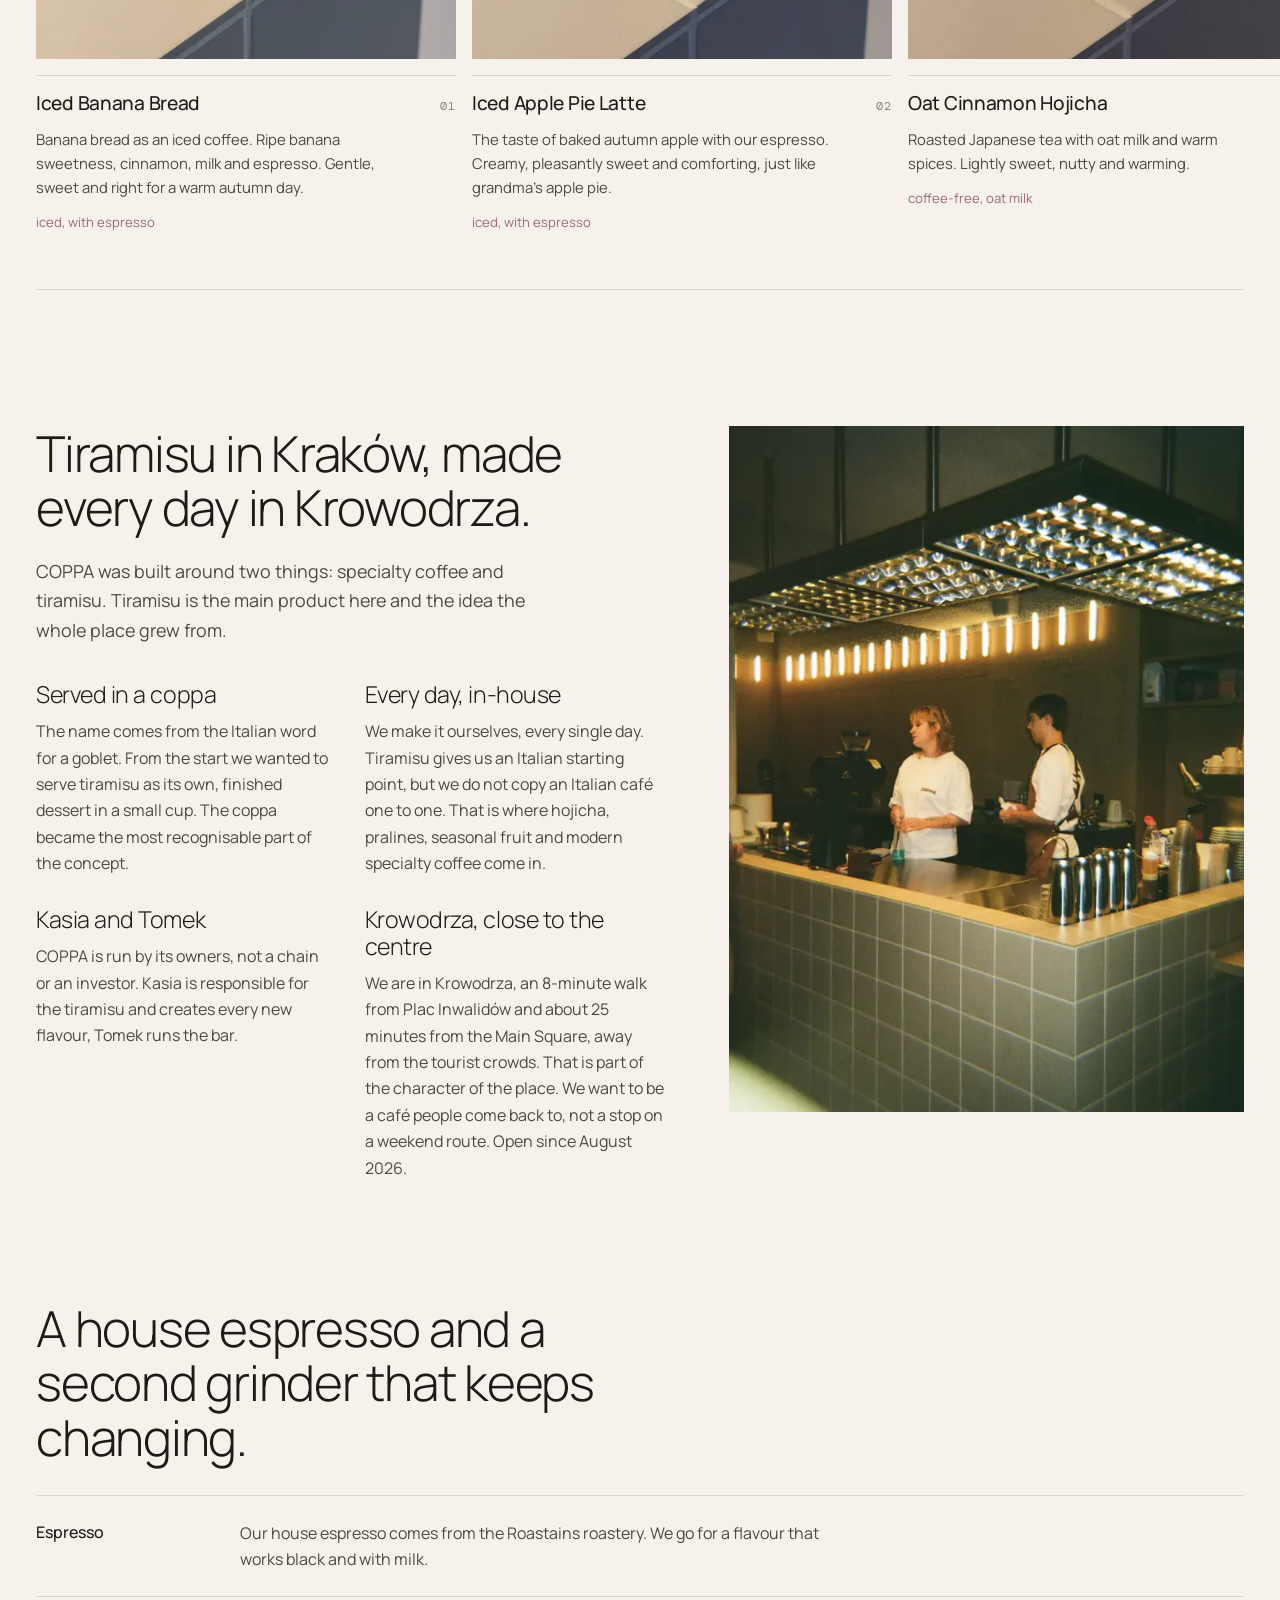
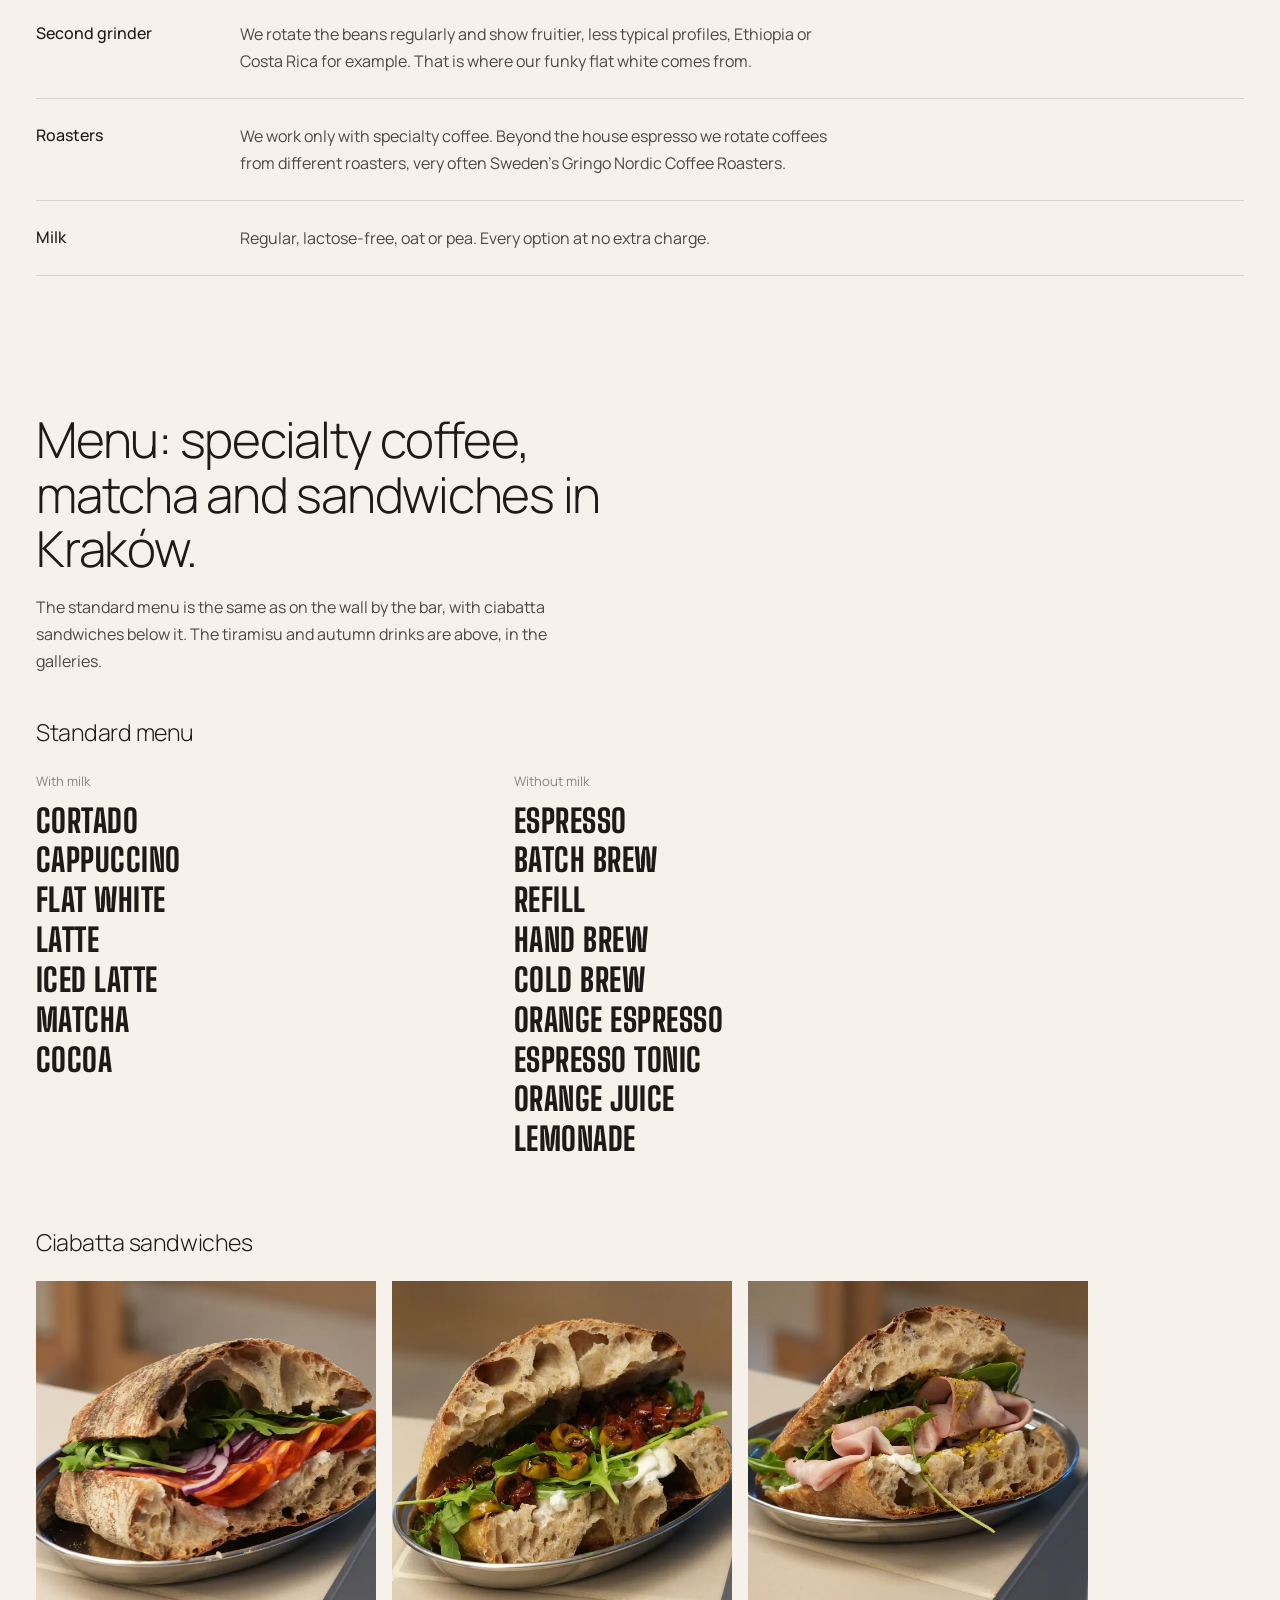
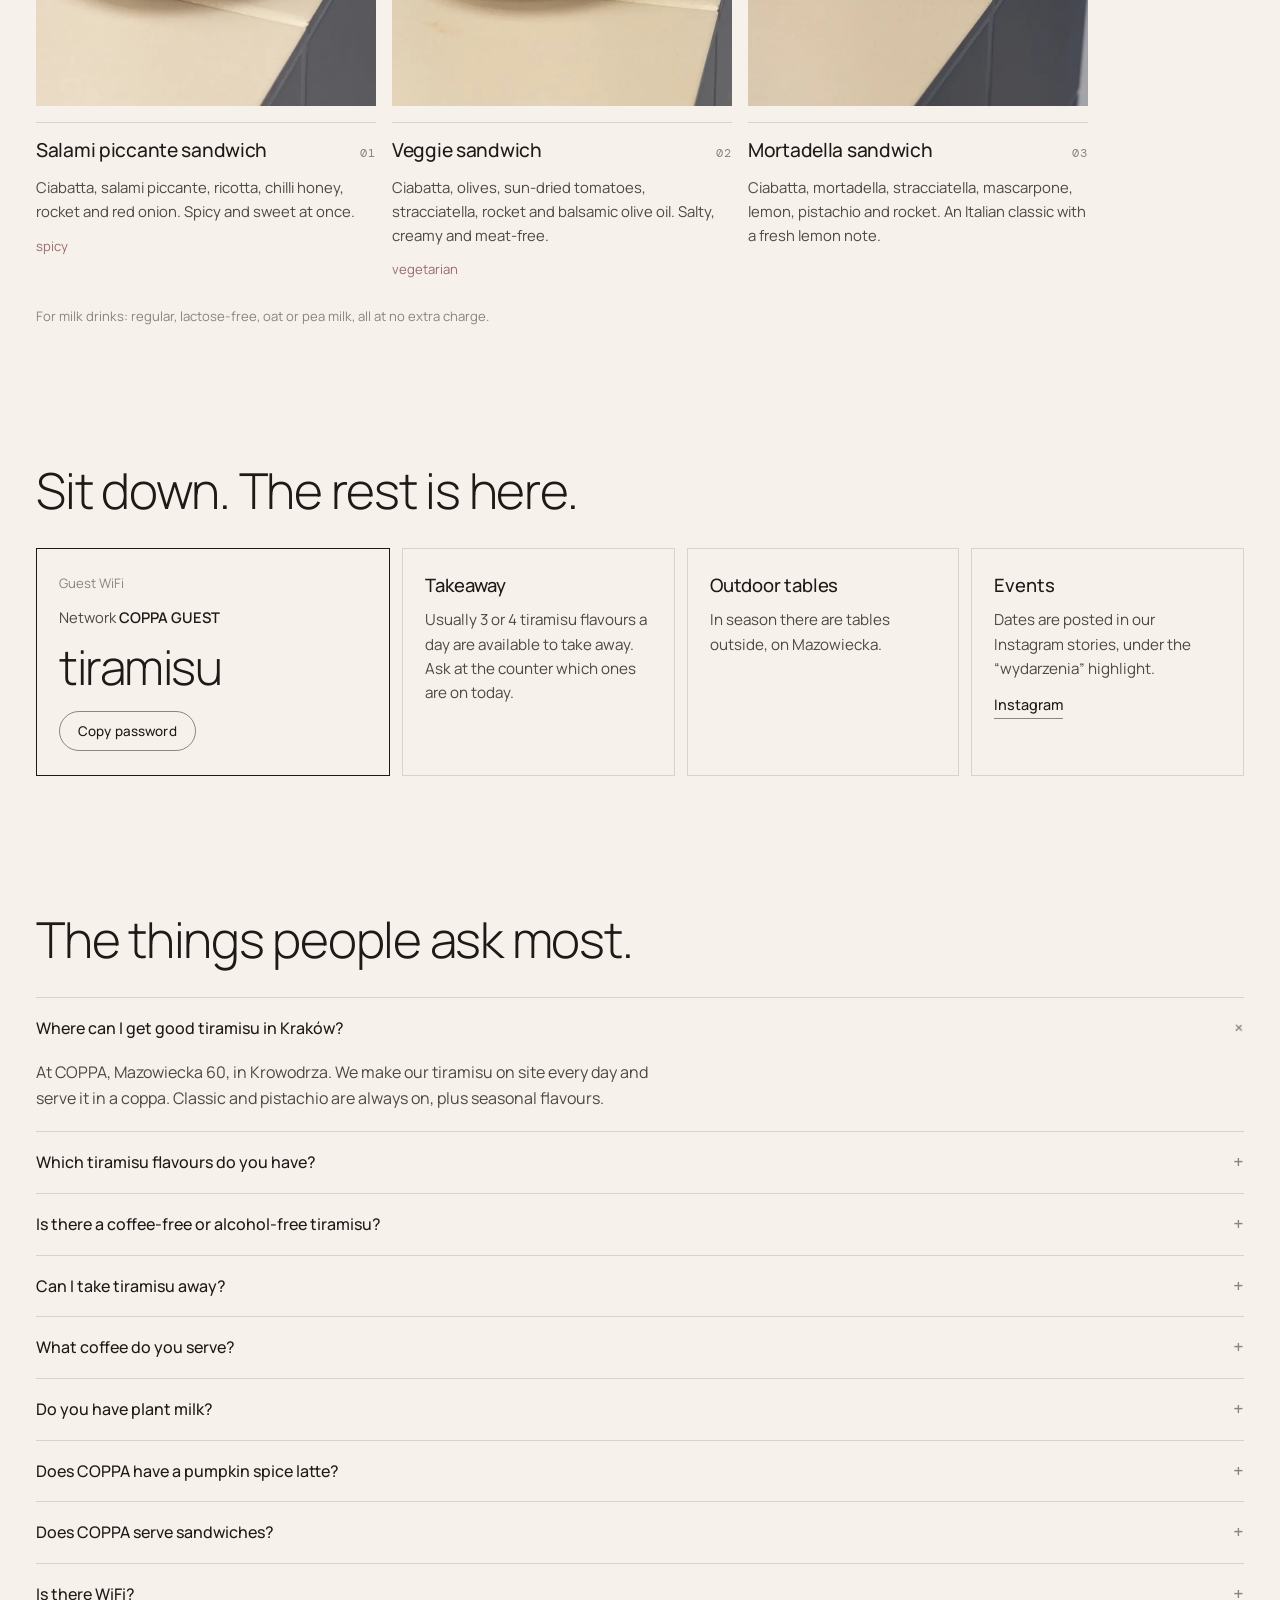
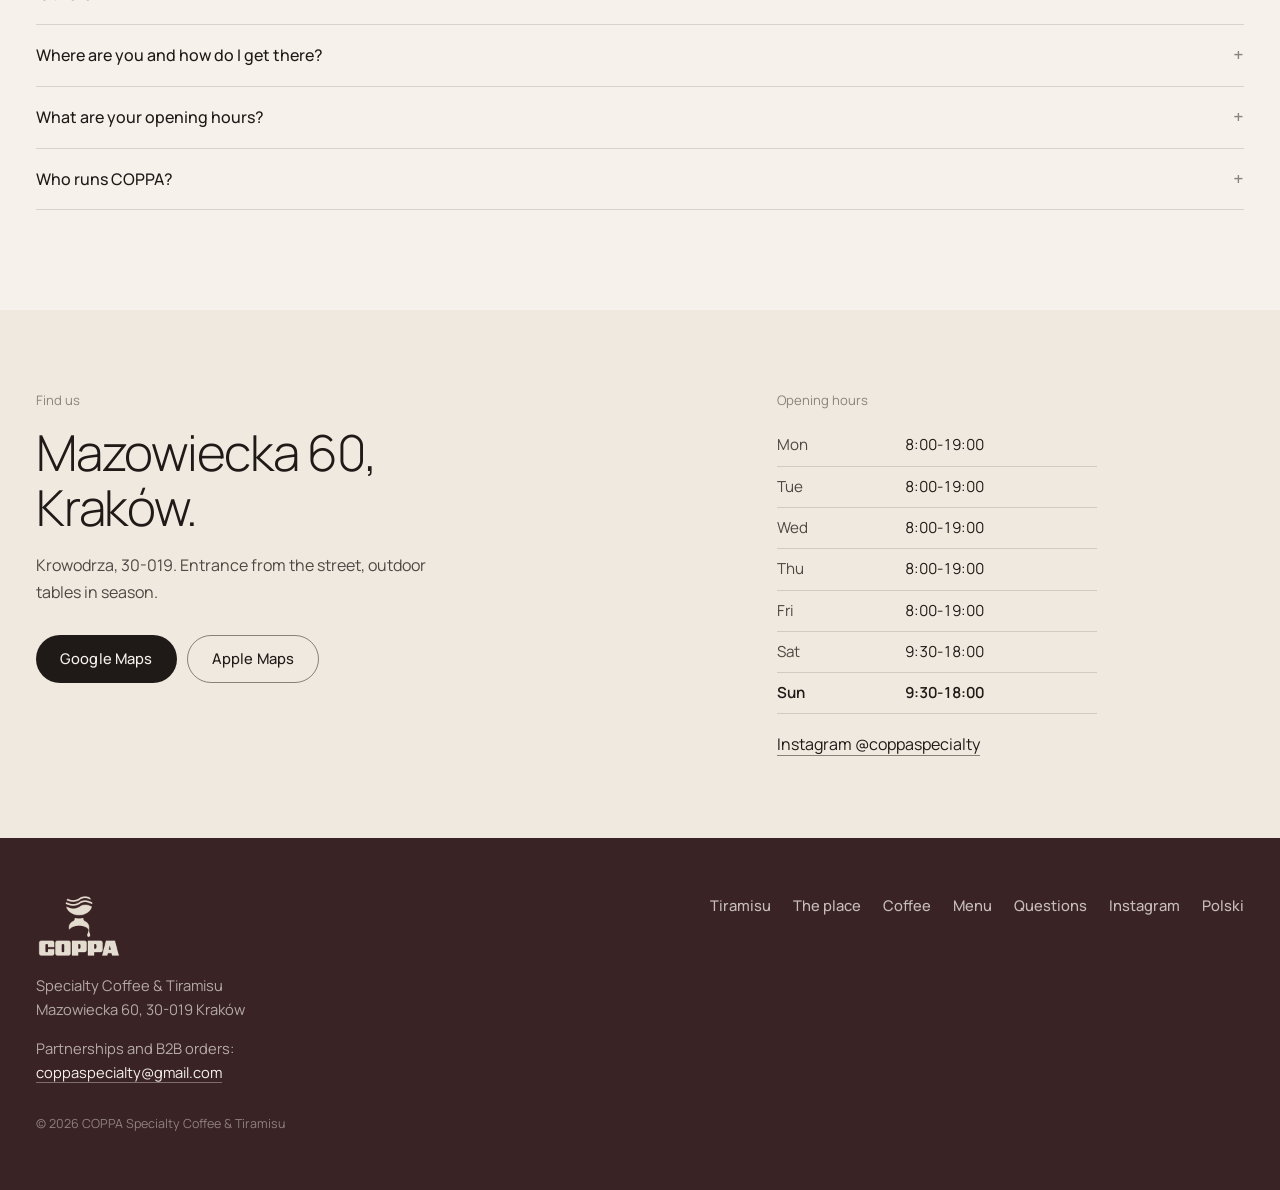
==== commit c9697354: "Statystyki toodip na stronie głównej (PL i EN), licznik botów AI (middleware, także llms.txt/robots/" ====
--- a/en/index.html
+++ b/en/index.html
@@ -138,7 +138,7 @@
     <a href="#at-the-cafe">At the café</a>
     <a href="#contact">Contact</a>
   </nav>
-  <a class="lang" href="../" hreflang="pl" lang="pl" aria-label="Wersja polska">PL</a>
+  <a class="lang" data-toodip="main_lang" href="../" hreflang="pl" lang="pl" aria-label="Wersja polska">PL</a>
   <div class="open-pill" id="openPill"><span class="dot" aria-hidden="true"></span><span id="openText">Mon-Fri 8:00-19:00</span></div>
 </header>
 
@@ -149,8 +149,8 @@
     <h1>Tiramisu in a coppa.<br>Specialty coffee.</h1>
     <p class="lead">COPPA is a specialty coffee shop and tiramisu bar in Krowodrza, Kraków. We make our tiramisu in-house every day and serve it in a coppa, a small steel goblet. Classic and pistachio are always on, the rest change with the season.</p>
     <div class="cta-row">
-      <a class="btn btn-fill" href="#tiramisu">See the tiramisu</a>
-      <a class="btn btn-ghost" href="#contact">Directions</a>
+      <a class="btn btn-fill" href="#tiramisu" data-toodip="main_tiramisu_cta">See the tiramisu</a>
+      <a class="btn btn-ghost" href="#contact" data-toodip="main_dojazd_cta">Directions</a>
     </div>
   </div>
   <figure class="hero-fig" data-alts="[{&quot;src&quot;: &quot;../img/hero/alt2&quot;, &quot;alt&quot;: &quot;Behind the bar at COPPA, Mazowiecka 60&quot;}, {&quot;src&quot;: &quot;../img/hero/alt3&quot;, &quot;alt&quot;: &quot;Behind the bar at COPPA, Mazowiecka 60&quot;}, {&quot;src&quot;: &quot;../img/hero/alt4&quot;, &quot;alt&quot;: &quot;Behind the bar at COPPA, Mazowiecka 60&quot;}, {&quot;src&quot;: &quot;../img/hero/alt5&quot;, &quot;alt&quot;: &quot;Behind the bar at COPPA, Mazowiecka 60&quot;}]">
@@ -526,8 +526,8 @@
       <h2>Mazowiecka 60,<br>Kraków.</h2>
       <p class="visit-sub">Krowodrza, 30-019. Entrance from the street, outdoor tables in season.</p>
       <div class="cta-row">
-        <a class="btn btn-fill" href="https://www.google.com/maps/search/?api=1&query=COPPA+Specialty+Coffee+Tiramisu+Mazowiecka+60+Krak%C3%B3w" rel="noopener">Google Maps</a>
-        <a class="btn btn-ghost" href="https://maps.apple.com/?q=COPPA+Mazowiecka+60+Krak%C3%B3w&ll=50.0755,19.9236" rel="noopener">Apple Maps</a>
+        <a class="btn btn-fill" href="https://www.google.com/maps/search/?api=1&query=COPPA+Specialty+Coffee+Tiramisu+Mazowiecka+60+Krak%C3%B3w" rel="noopener" data-toodip="main_google_maps">Google Maps</a>
+        <a class="btn btn-ghost" href="https://maps.apple.com/?q=COPPA+Mazowiecka+60+Krak%C3%B3w&ll=50.0755,19.9236" rel="noopener" data-toodip="main_apple_maps">Apple Maps</a>
       </div>
     </div>
     <div class="hours rv">
@@ -576,5 +576,23 @@
 </nav>
 
 <script src="../app.js" defer></script>
+<script>
+/* statystyki strony głównej (toodip stats): kliknięcia w kluczowe przyciski i dojście do sekcji, jedno zdarzenie na sekcję na odsłonę */
+(function () {
+  function send(n) { window.toodip && window.toodip(n); }
+  var w = document.getElementById('wifiCopy'); if (w) w.addEventListener('click', function () { send('main_wifi'); });
+  addEventListener('load', function () {
+    if (!('IntersectionObserver' in window)) return;
+    var seen = {};
+    var io = new IntersectionObserver(function (es) { es.forEach(function (e) {
+      var id = e.target.id;
+      if (e.isIntersecting && !seen[id]) { seen[id] = 1; send('main_see_' + id); io.unobserve(e.target); }
+    }); }, { threshold: 0.25 });
+    document.querySelectorAll('main section[id]').forEach(function (el) { io.observe(el); });
+  });
+})();
+</script>
+<script defer src="https://stats.toodip.com/s.js" data-id="22ae417e-a9ca-4837-a406-ca667fc24079"></script>
+
 </body>
 </html>
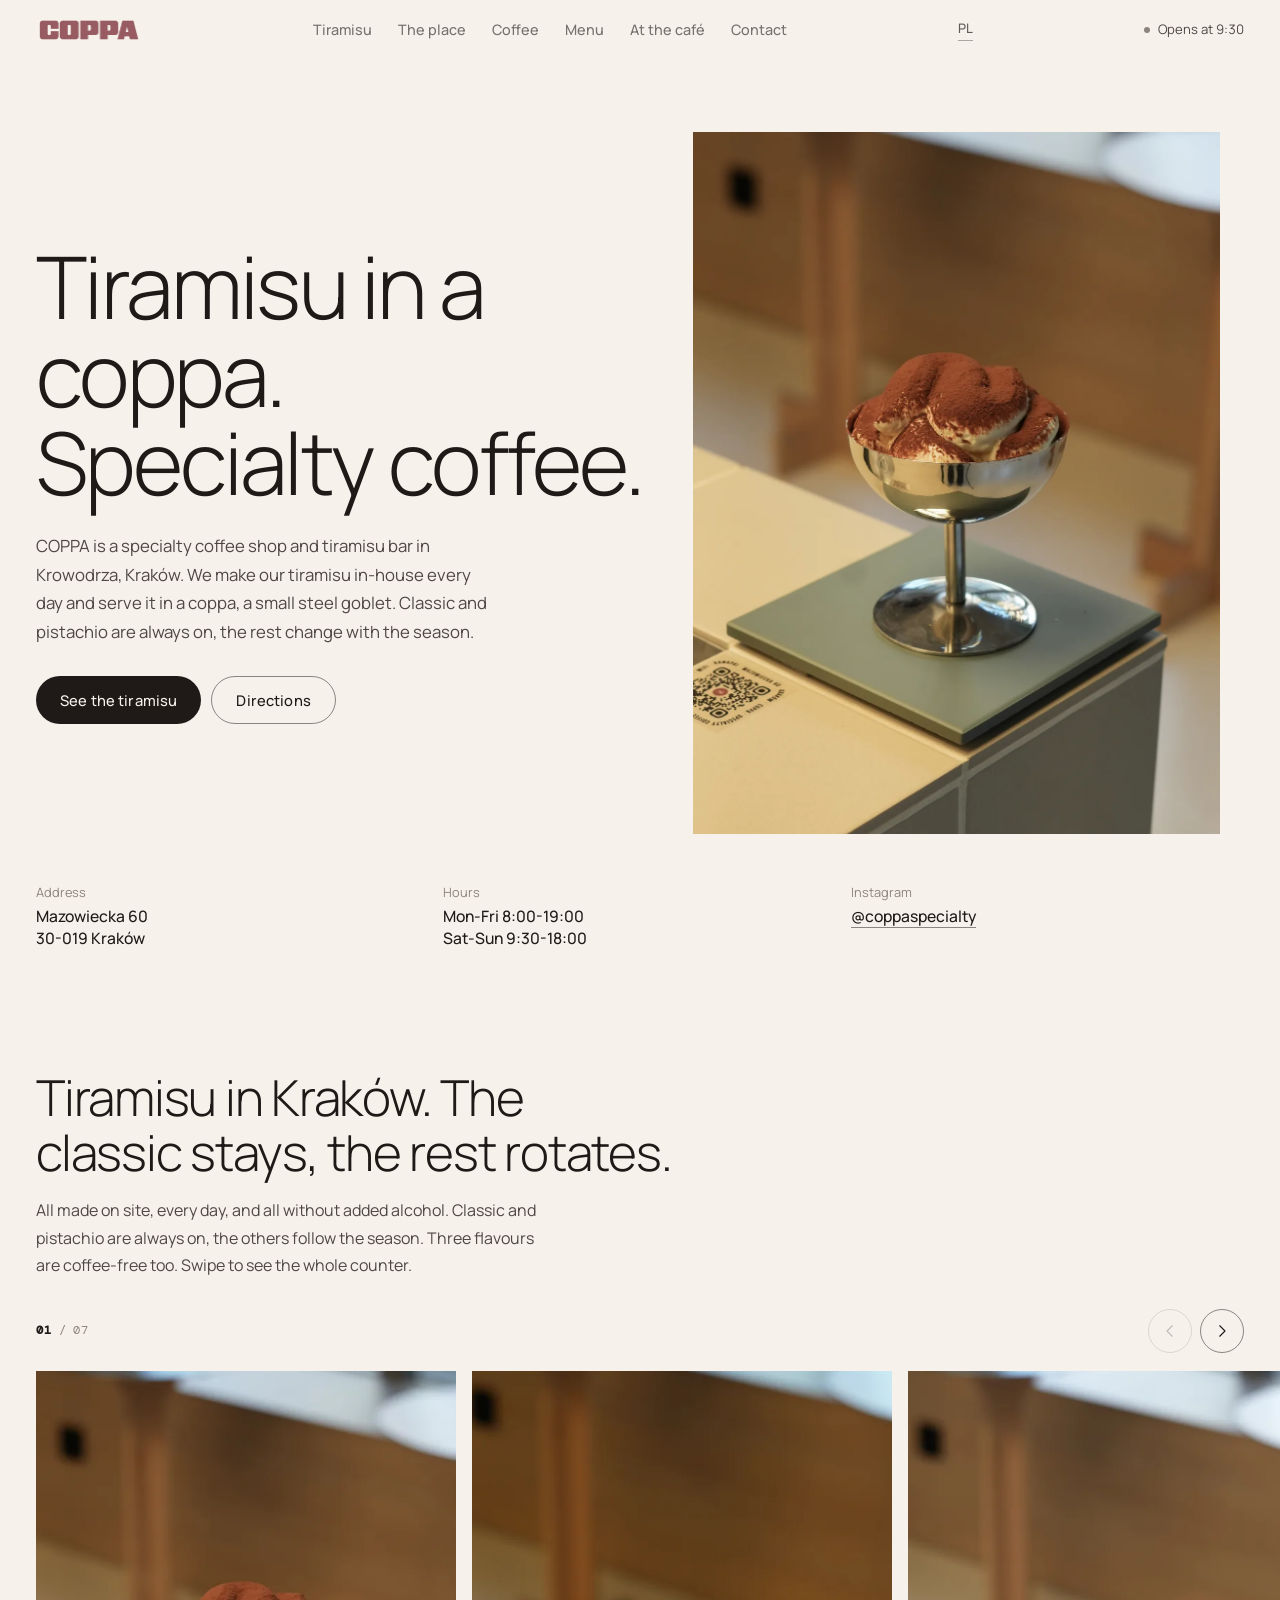
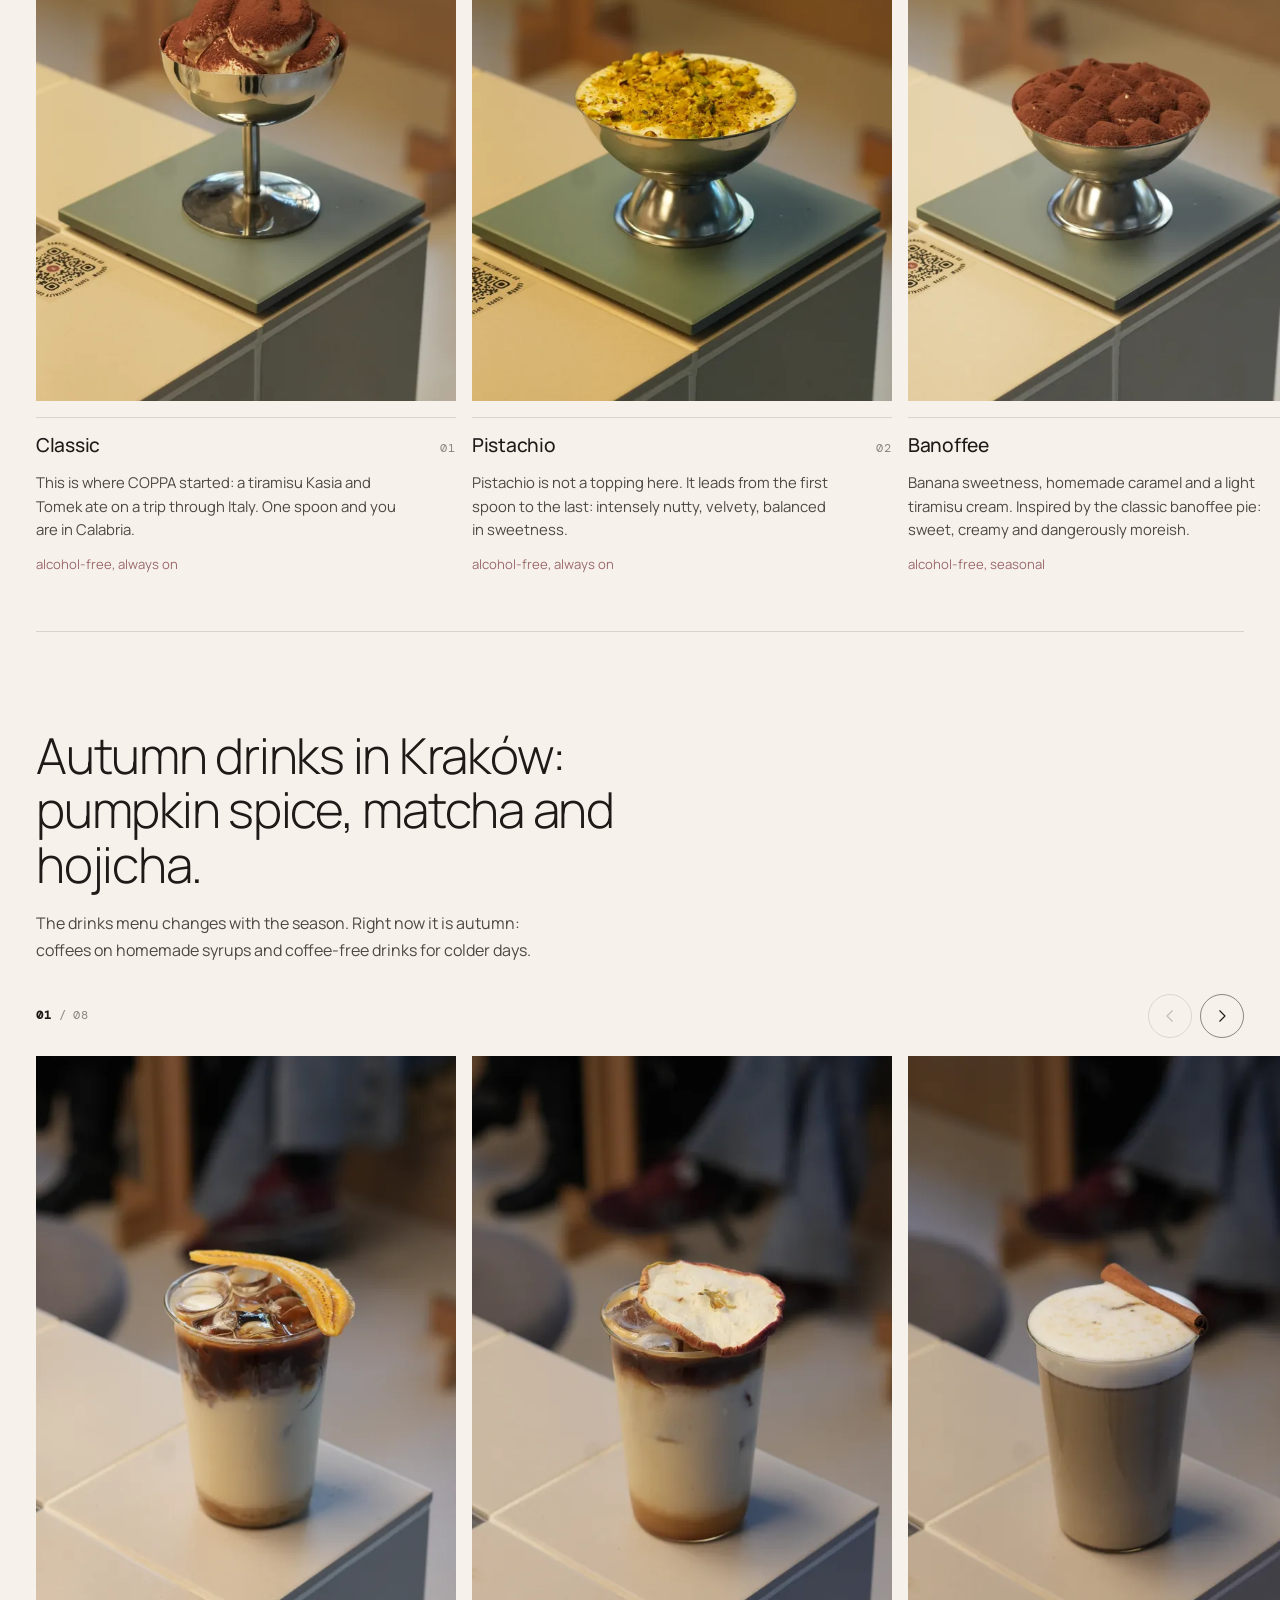
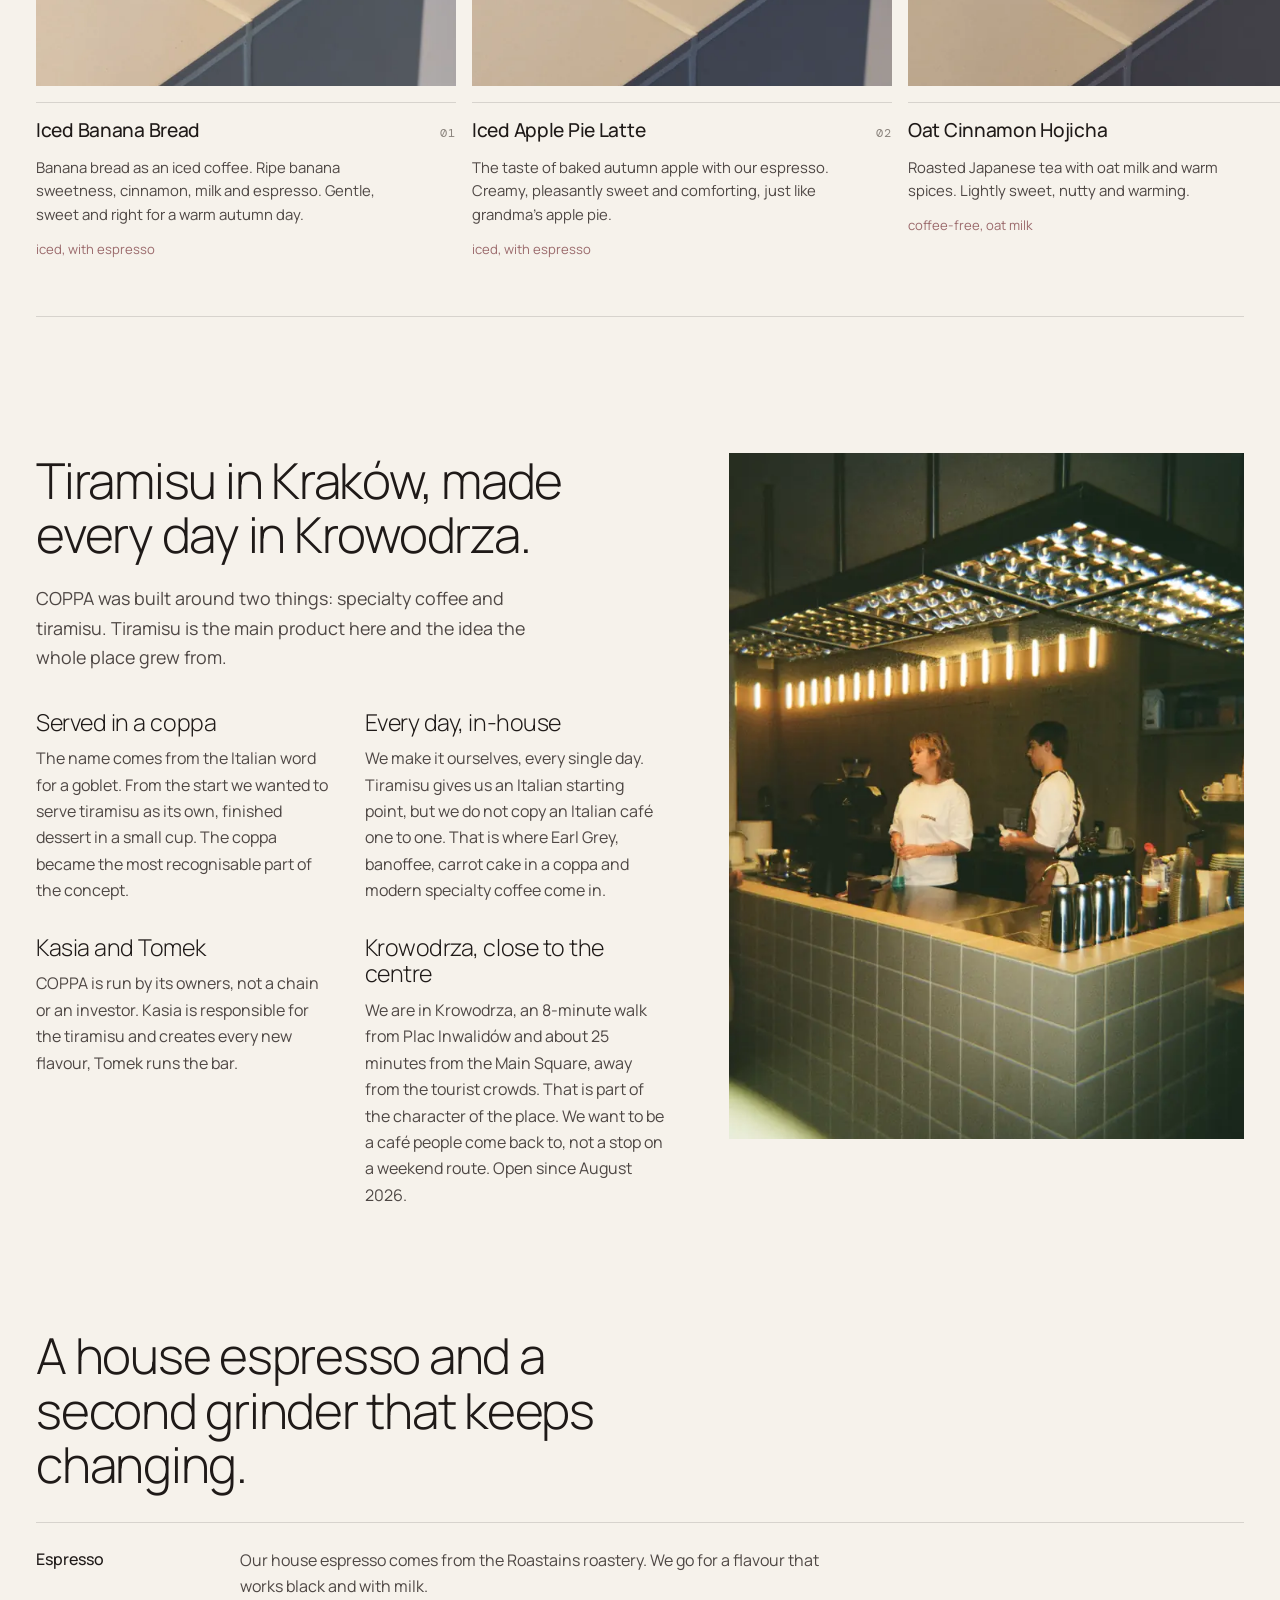
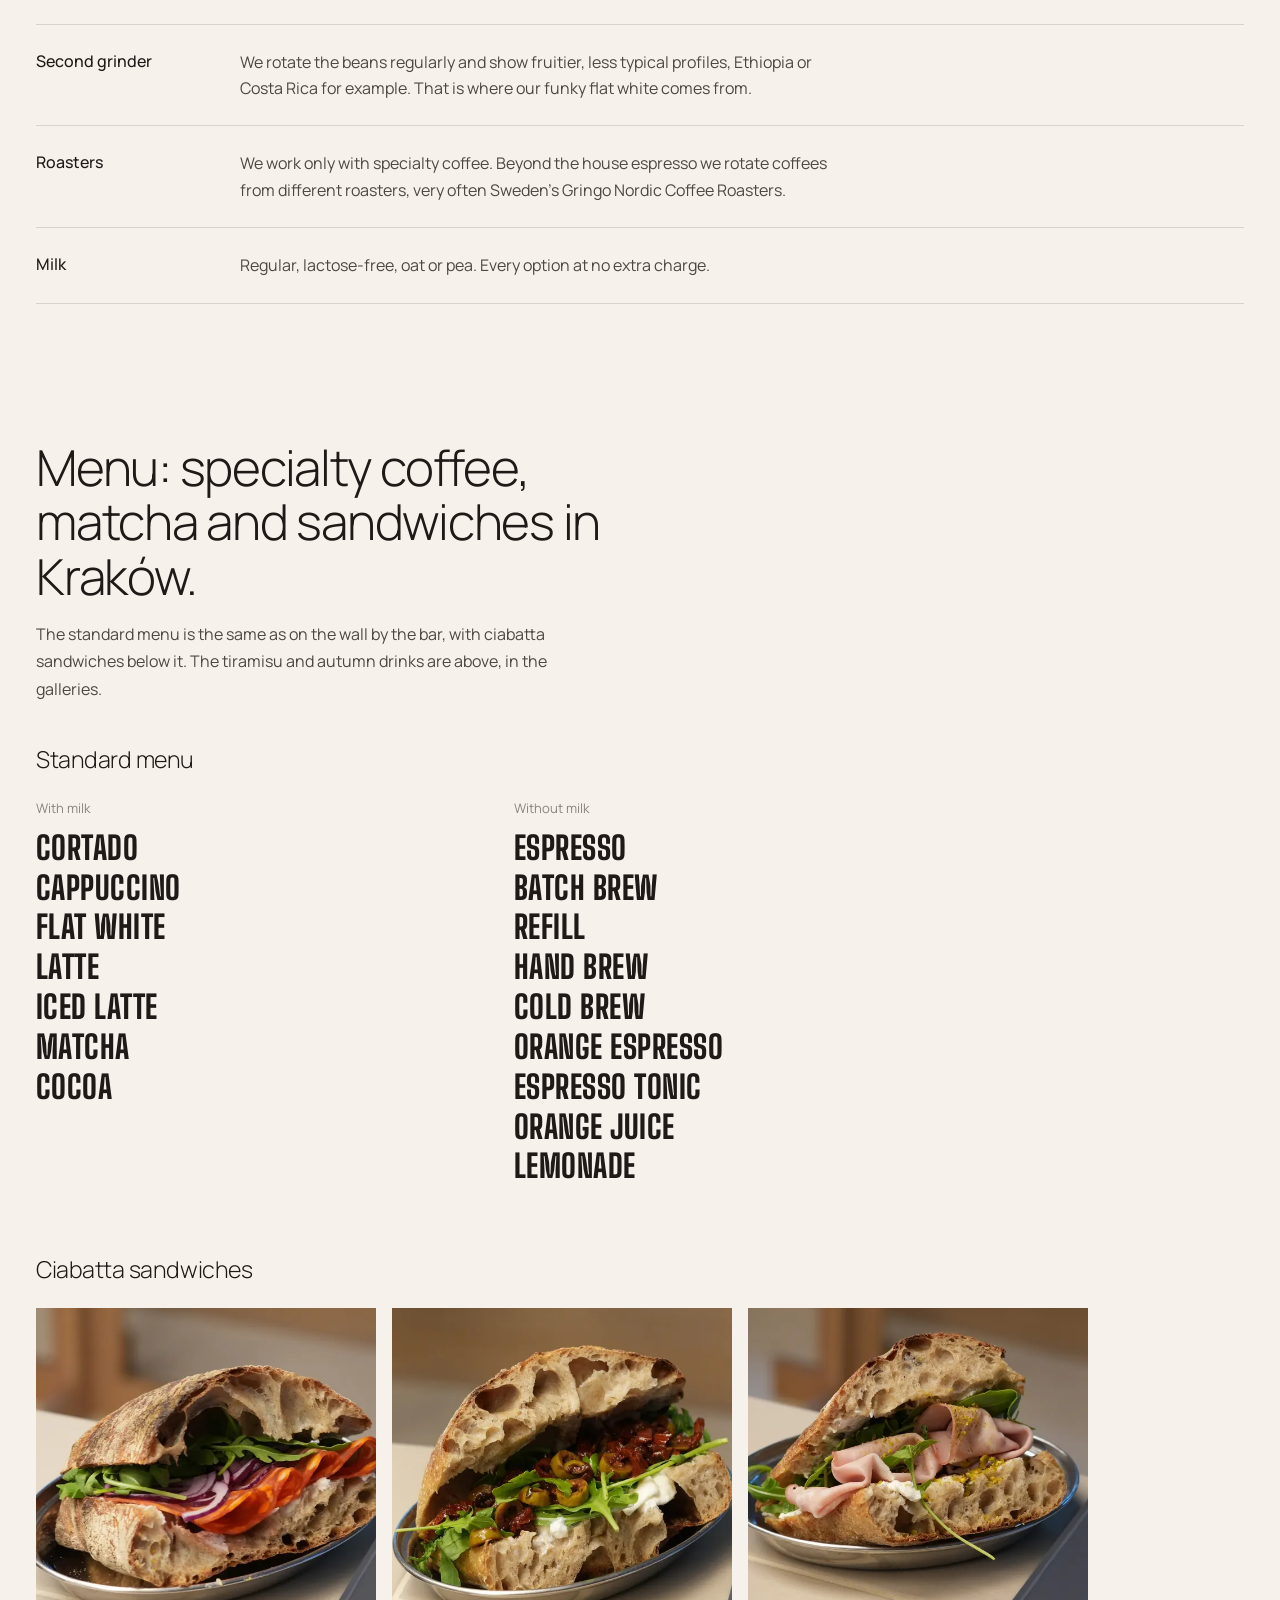
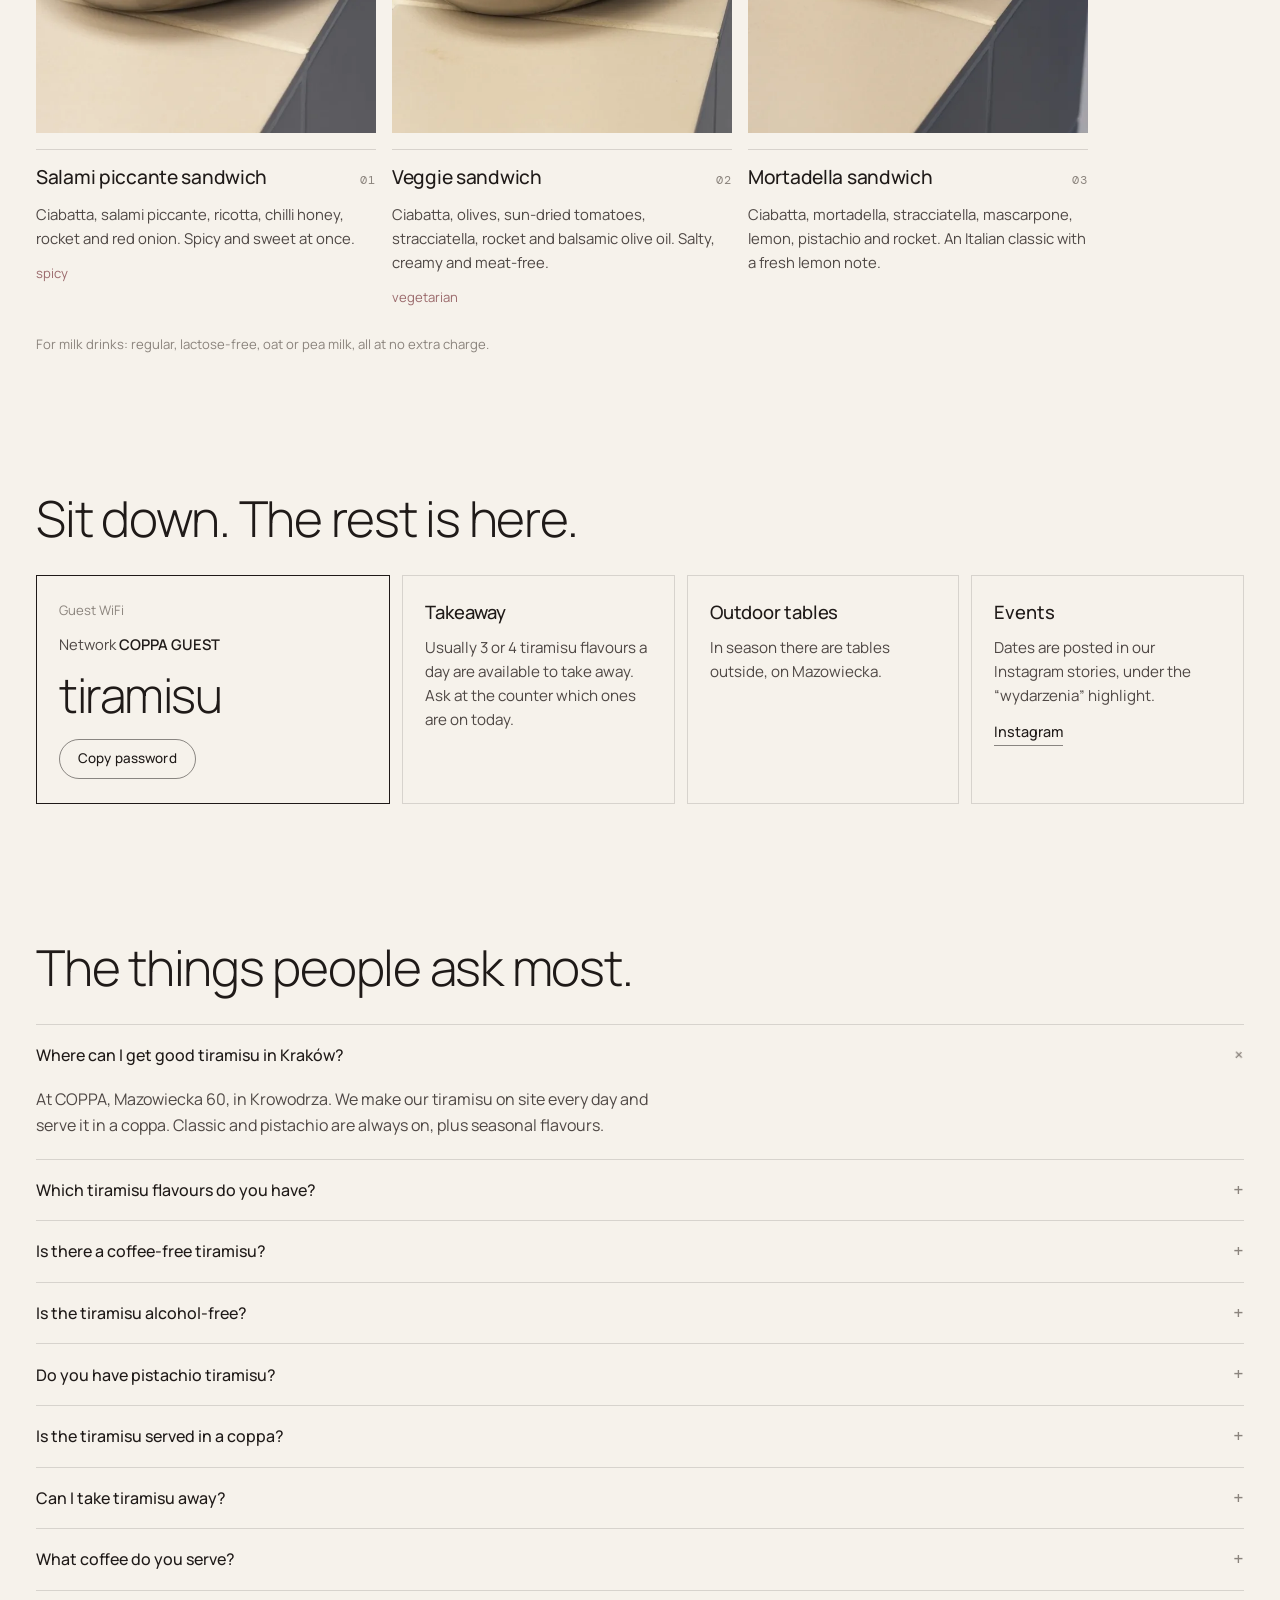
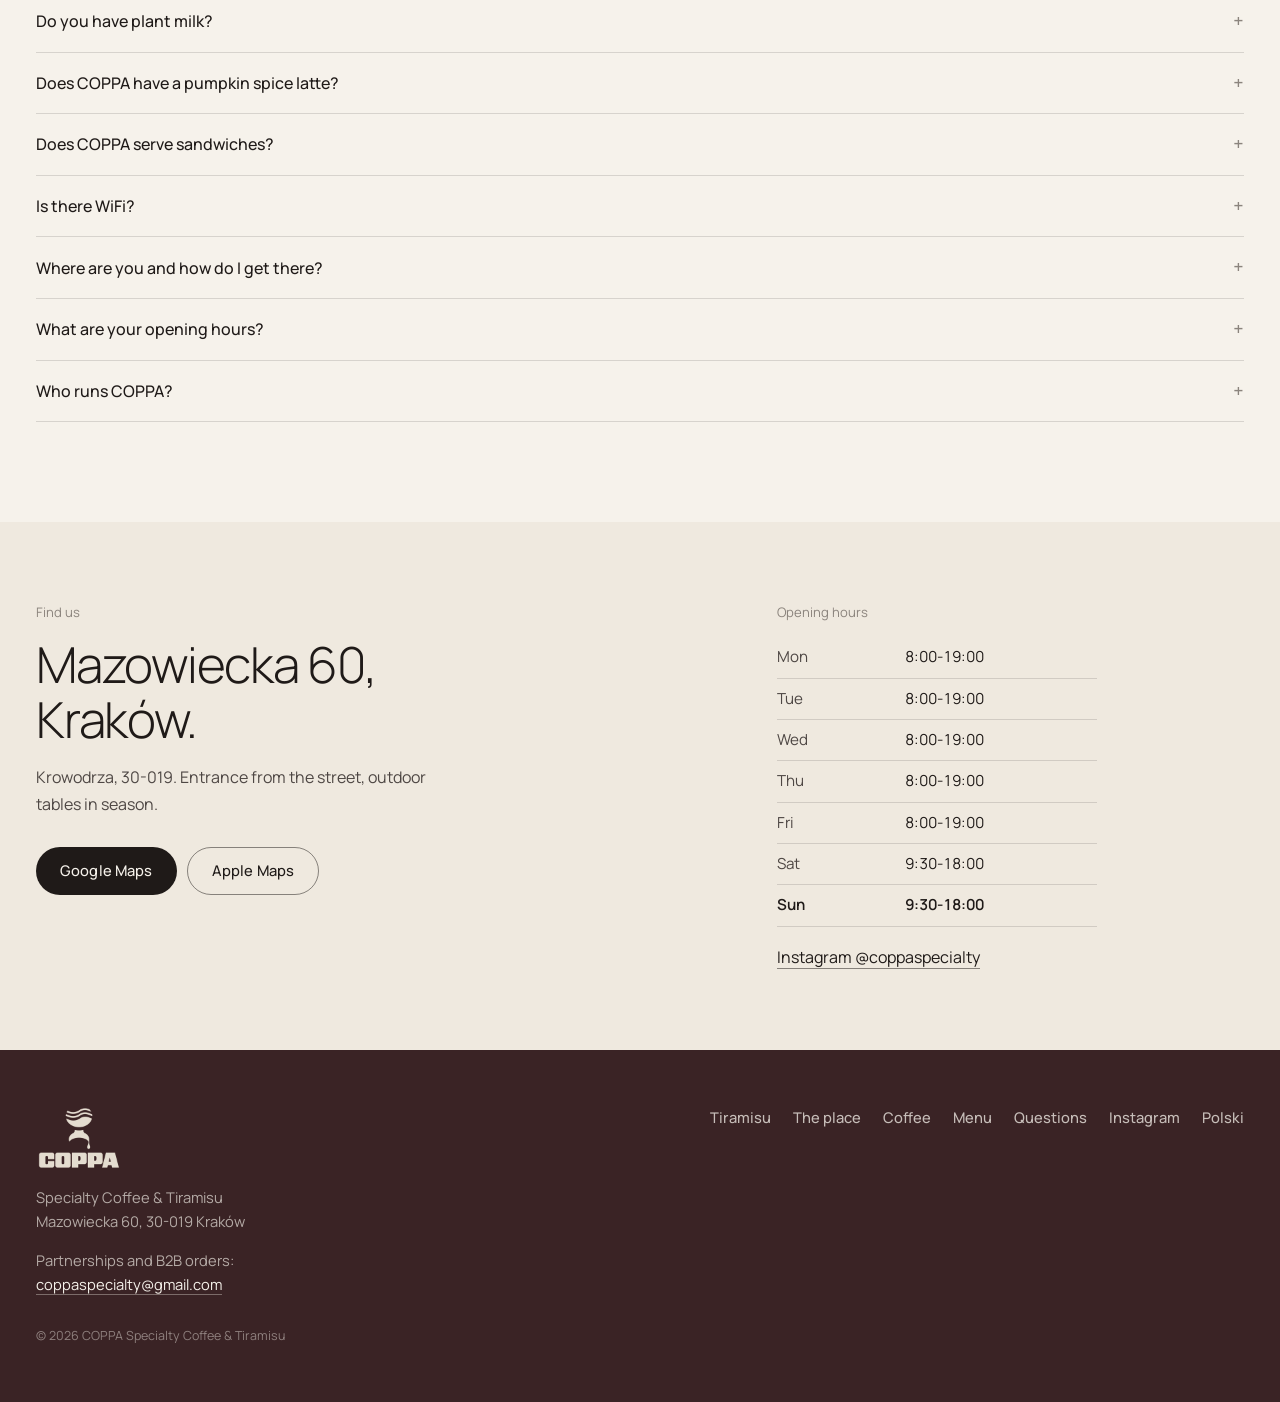
==== commit 6de1b1d1: "Menu tiramisu listopad: banoffee, marchewkowe, wanilia z gruszką i tonką; wypadają hojicha, limoncel" ====
--- a/en/index.html
+++ b/en/index.html
@@ -48,7 +48,7 @@
   "@id": "https://www.coppaspecialty.cafe/#coppa",
   "name": "COPPA Specialty Coffee & Tiramisu",
   "alternateName": ["COPPA", "COPPA Specialty", "Coppa Kraków"],
-  "description": "Tiramisu bar and specialty coffee shop in Kraków's Krowodrza district. Tiramisu made in-house every day and served in a coppa, a small steel goblet. Classic and pistachio always on, plus seasonal flavours. Espresso from Roastains, rotating single origins on the second grinder.",
+  "description": "Tiramisu bar and specialty coffee shop in Kraków's Krowodrza district. Tiramisu made in-house every day and served in a coppa, a small steel goblet. Classic and pistachio always on, plus seasonal flavours. All made without added alcohol. Espresso from Roastains, rotating single origins on the second grinder.",
   "slogan": "Tiramisu in a coppa. Specialty coffee.",
   "foundingDate": "2026-08",
   "founder": [{ "@type": "Person", "name": "Kasia" }, { "@type": "Person", "name": "Tomek" }],
@@ -66,7 +66,7 @@
   "servesCuisine": ["Tiramisu", "Specialty coffee", "Desserts"],
   "priceRange": "20-40 zł",
   "currenciesAccepted": "PLN",
-  "knowsAbout": ["tiramisu", "coffee-free tiramisu", "alcohol-free tiramisu", "specialty coffee", "espresso", "flat white", "hojicha", "Earl Grey", "matcha"],
+  "knowsAbout": ["tiramisu", "coffee-free tiramisu", "alcohol-free tiramisu", "pistachio tiramisu", "tiramisu in a coppa", "specialty coffee", "espresso", "flat white", "hojicha", "Earl Grey", "matcha"],
   "amenityFeature": [
     { "@type": "LocationFeatureSpecification", "name": "WiFi", "value": true },
     { "@type": "LocationFeatureSpecification", "name": "Takeaway", "value": true },
@@ -80,18 +80,16 @@
     "name": "COPPA menu",
     "hasMenuSection": [
       { "@type": "MenuSection", "name": "Tiramisu (always on)", "hasMenuItem": [
-        { "@type": "MenuItem", "name": "Classic tiramisu", "description": "Where COPPA started: a tiramisu from a trip through Italy. Alcohol-free." },
-        { "@type": "MenuItem", "name": "Pistachio tiramisu", "description": "Pistachio leads from the first spoon to the last. Intensely nutty, velvety. Alcohol-free." }
-      ]},
+        { "@type": "MenuItem", "name": "Classic tiramisu", "description": "This is where COPPA started: a tiramisu Kasia and Tomek ate on a trip through Italy. One spoon and you are in Calabria. No added alcohol." },
+        { "@type": "MenuItem", "name": "Pistachio tiramisu", "description": "Pistachio is not a topping here. It leads from the first spoon to the last: intensely nutty, velvety, balanced in sweetness. No added alcohol." }
+      ] },
       { "@type": "MenuSection", "name": "Tiramisu (seasonal)", "hasMenuItem": [
-        { "@type": "MenuItem", "name": "Earl Grey tiramisu", "description": "Bergamot, citrus-floral notes. Coffee-free, alcohol-free." },
-        { "@type": "MenuItem", "name": "Hojicha tiramisu", "description": "Roasted Japanese green tea: nuts, caramel, light smoke, umami. Hojicha ganache. Coffee-free, alcohol-free." },
-        { "@type": "MenuItem", "name": "Limoncello tiramisu", "description": "Alcohol-free take on limoncello. Essential oils from citrus peel, aromatic powder. Coffee-free, alcohol-free." },
-        { "@type": "MenuItem", "name": "White peach and lemon thyme tiramisu", "description": "Sweet white peach and the herbal freshness of lemon thyme. Seasonal." },
-        { "@type": "MenuItem", "name": "Hazelnut praline tiramisu", "description": "Caramel hazelnut praline with a crunchy top over velvety cream. Seasonal." },
-        { "@type": "MenuItem", "name": "Matcha and raspberry tiramisu", "description": "Matcha brings green notes and umami, raspberry adds fruit. Coffee-free, alcohol-free." },
-        { "@type": "MenuItem", "name": "Plum and crumble tiramisu", "description": "Ripe plums and a crunchy crumble over velvety cream. Autumn flavour." }
-      ]},
+        { "@type": "MenuItem", "name": "Banoffee tiramisu", "description": "Banana sweetness, homemade caramel and a light tiramisu cream. Inspired by the classic banoffee pie: sweet, creamy and dangerously moreish. No added alcohol." },
+        { "@type": "MenuItem", "name": "Carrot cake tiramisu", "description": "Tastes like homemade carrot cake: soft, moist and pleasantly sticky. Inside, real carrot cake with a velvety cream made with Philadelphia cream cheese. No added alcohol, coffee-free." },
+        { "@type": "MenuItem", "name": "Vanilla, pear and tonka tiramisu", "description": "Delicate pear, fragrant vanilla and tonka, which adds warm, slightly almond notes, all brought together by a velvety tiramisu cream. Subtle and full of aroma. No added alcohol, coffee-free." },
+        { "@type": "MenuItem", "name": "Earl Grey tiramisu", "description": "Earl Grey tea brings a clear bergamot aroma and citrus-floral notes. Elegant, creamy, for people who like the less obvious flavours. No added alcohol, coffee-free." },
+        { "@type": "MenuItem", "name": "Plum and crumble tiramisu", "description": "A first autumn trip back to a warm, fruity summer: the deep character of plum jam and a homemade crumble. No added alcohol." }
+      ] },
       {"@type": "MenuSection", "name": "Standard menu", "hasMenuItem": [{"@type": "MenuItem", "name": "Cortado"}, {"@type": "MenuItem", "name": "Cappuccino"}, {"@type": "MenuItem", "name": "Flat white"}, {"@type": "MenuItem", "name": "Latte"}, {"@type": "MenuItem", "name": "Iced latte"}, {"@type": "MenuItem", "name": "Matcha"}, {"@type": "MenuItem", "name": "Cocoa"}, {"@type": "MenuItem", "name": "Espresso"}, {"@type": "MenuItem", "name": "Batch brew"}, {"@type": "MenuItem", "name": "Refill"}, {"@type": "MenuItem", "name": "Hand brew"}, {"@type": "MenuItem", "name": "Cold brew"}, {"@type": "MenuItem", "name": "Orange espresso"}, {"@type": "MenuItem", "name": "Espresso tonic"}, {"@type": "MenuItem", "name": "Orange juice"}, {"@type": "MenuItem", "name": "Lemonade"}]},
       {"@type": "MenuSection", "name": "Sandwiches", "hasMenuItem": [{"@type": "MenuItem", "name": "Salami piccante sandwich", "description": "Ciabatta, salami piccante, ricotta, chilli honey, rocket and red onion. Spicy and sweet at once."}, {"@type": "MenuItem", "name": "Veggie sandwich", "description": "Ciabatta, olives, sun-dried tomatoes, stracciatella, rocket and balsamic olive oil. Salty, creamy and meat-free.", "suitableForDiet": "https://schema.org/VegetarianDiet"}, {"@type": "MenuItem", "name": "Mortadella sandwich", "description": "Ciabatta, mortadella, stracciatella, mascarpone, lemon, pistachio and rocket. An Italian classic with a fresh lemon note."}]},
       {"@type": "MenuSection", "name": "Seasonal coffee (autumn)", "hasMenuItem": [{"@type": "MenuItem", "name": "Iced Banana Bread", "description": "Banana bread as an iced coffee. Ripe banana sweetness, cinnamon, milk and espresso. Gentle, sweet and right for a warm autumn day."}, {"@type": "MenuItem", "name": "Iced Apple Pie Latte", "description": "The taste of baked autumn apple with our espresso. Creamy, pleasantly sweet and comforting, just like grandma’s apple pie."}, {"@type": "MenuItem", "name": "Pumpkin Spice", "description": "Our homemade syrup of roasted pumpkin and warm spices with a hint of orange. Creamy, deep and nicely balanced in sweetness. Autumn would not be complete without it."}, {"@type": "MenuItem", "name": "Banana Bread Latte", "description": "Everyone loves banana bread, so with a recipe from our barista Karola we turned it into a creamy coffee for cold autumn evenings."}]},
@@ -107,8 +105,11 @@
   "@type": "FAQPage",
   "mainEntity": [
     { "@type": "Question", "name": "Where can I get good tiramisu in Kraków?", "acceptedAnswer": { "@type": "Answer", "text": "At COPPA, Mazowiecka 60, in the Krowodrza district. We make our tiramisu on site every day and serve it in a coppa, a small steel goblet. Classic and pistachio are always on, plus seasonal flavours. Open daily: Mon-Fri 8:00-19:00, Sat-Sun 9:30-18:00." } },
-    { "@type": "Question", "name": "Which tiramisu flavours does COPPA have?", "acceptedAnswer": { "@type": "Answer", "text": "Always on: classic and pistachio. Seasonal right now: Earl Grey, hojicha, limoncello, white peach with lemon thyme, hazelnut praline, matcha with raspberry, plum with crumble. Seasonal flavours rotate; the current counter is on the website and on Instagram @coppaspecialty." } },
-    { "@type": "Question", "name": "Is there a coffee-free or alcohol-free tiramisu at COPPA?", "acceptedAnswer": { "@type": "Answer", "text": "Alcohol-free: classic, pistachio, Earl Grey, hojicha, limoncello and matcha with raspberry. Coffee-free: Earl Grey, hojicha, limoncello and matcha with raspberry. Ask at the counter about the others." } },
+    { "@type": "Question", "name": "Which tiramisu flavours does COPPA have?", "acceptedAnswer": { "@type": "Answer", "text": "Always on: classic and pistachio. Seasonal right now: banoffee, carrot cake, vanilla with pear and tonka, Earl Grey, and plum with crumble. All are made without added alcohol. Seasonal flavours rotate; the current counter is on the website and on Instagram @coppaspecialty." } },
+    { "@type": "Question", "name": "Is there a coffee-free tiramisu at COPPA?", "acceptedAnswer": { "@type": "Answer", "text": "Yes. Coffee-free: Earl Grey, carrot cake, and vanilla with pear and tonka. All three are also made without added alcohol. Seasonal flavours rotate, so ask at the counter which ones are on today." } },
+    { "@type": "Question", "name": "Is the tiramisu at COPPA alcohol-free?", "acceptedAnswer": { "@type": "Answer", "text": "Yes. Every tiramisu on the current menu is made without added alcohol: classic, pistachio, banoffee, carrot cake, vanilla with pear and tonka, Earl Grey, and plum with crumble." } },
+    { "@type": "Question", "name": "Where can I get pistachio tiramisu in Kraków?", "acceptedAnswer": { "@type": "Answer", "text": "At COPPA, Mazowiecka 60, in the Krowodrza district. Pistachio is one of our two permanent flavours, next to the classic: pistachio leads from the first spoon to the last. Made on site every day, without added alcohol." } },
+    { "@type": "Question", "name": "Is the tiramisu at COPPA served in a coppa?", "acceptedAnswer": { "@type": "Answer", "text": "Yes. Every tiramisu is served in a small steel goblet. That is where the name comes from: coppa is Italian for goblet." } },
     { "@type": "Question", "name": "Can I take tiramisu away from COPPA?", "acceptedAnswer": { "@type": "Answer", "text": "Yes. Usually 3 or 4 flavours a day are available to take away, not every flavour. Ask at the counter which ones are on today." } },
     { "@type": "Question", "name": "What coffee does COPPA serve?", "acceptedAnswer": { "@type": "Answer", "text": "Specialty coffee only. The house espresso comes from the Roastains roastery. The second grinder rotates fruitier single origins such as Ethiopia or Costa Rica, which is where the funky flat white comes from. COPPA also often works with Gringo Nordic Coffee Roasters from Sweden. On the standard menu: espresso, cortado, cappuccino, flat white, latte, iced latte, batch brew, hand brew, cold brew, orange espresso and espresso tonic." } },
     { "@type": "Question", "name": "Does COPPA have plant milk?", "acceptedAnswer": { "@type": "Answer", "text": "Yes. Regular, lactose-free, oat or pea milk, all at no extra charge." } },
@@ -166,10 +167,10 @@
 <section class="gal" id="tiramisu" data-gallery data-loop>
   <div class="wrap sec-head rv">
     <h2>Tiramisu in Kraków. The classic stays, the rest rotates.</h2>
-    <p class="sec-lead">All made on site, every day. Classic and pistachio are always on. The others follow the season. Swipe to see the whole counter.</p>
+    <p class="sec-lead">All made on site, every day, and all without added alcohol. Classic and pistachio are always on, the others follow the season. Three flavours are coffee-free too. Swipe to see the whole counter.</p>
   </div>
   <div class="wrap gal-ui">
-    <p class="gal-count"><b id="galIdx" class="gal-idx">01</b><span>/</span><span id="galTotal" class="gal-total">09</span></p>
+    <p class="gal-count"><b id="galIdx" class="gal-idx">01</b><span>/</span><span id="galTotal" class="gal-total">07</span></p>
     <p class="gal-hint">swipe sideways</p>
     <div class="gal-arrows">
       <button type="button" class="arrow gal-prev" id="galPrev" aria-label="Previous tiramisu"><svg viewBox="0 0 24 24"><path d="M15 5l-7 7 7 7"/></svg></button>
@@ -178,58 +179,46 @@
   </div>
   <div class="gal-track" id="galTrack" tabindex="0" aria-label="Tiramisu list. Swipe sideways or use the arrows.">
     <article class="slide">
-      <figure class="slide-fig"><img src="../img/tiramisu/klasyczne-640.webp" srcset="../img/tiramisu/klasyczne-640.webp 640w, ../img/tiramisu/klasyczne-1080.webp 1080w" sizes="(min-width:760px) 420px, 76vw" alt="Classic tiramisu in a coppa" width="1080" height="1616" loading="lazy" data-fade></figure>
+      <figure class="slide-fig"><img src="../img/tiramisu/klasyczne-640.webp" srcset="../img/tiramisu/klasyczne-640.webp 640w, ../img/tiramisu/klasyczne-1080.webp 1080w" sizes="(min-width:760px) 420px, 76vw" alt="Classic tiramisu in a steel coppa" width="1080" height="1620" loading="lazy" data-fade></figure>
       <div class="slide-cap"><div class="slide-top"><h3>Classic</h3><span class="num">01</span></div>
         <p>This is where COPPA started: a tiramisu Kasia and Tomek ate on a trip through Italy. One spoon and you are in Calabria.</p>
         <p class="tags">alcohol-free, always on</p></div>
     </article>
     <article class="slide">
-      <figure class="slide-fig"><img src="../img/tiramisu/pistacjowe-640.webp" srcset="../img/tiramisu/pistacjowe-640.webp 640w, ../img/tiramisu/pistacjowe-1080.webp 1080w" sizes="(min-width:760px) 420px, 76vw" alt="Pistachio tiramisu in a coppa" width="1080" height="1616" loading="lazy" data-fade></figure>
+      <figure class="slide-fig"><img src="../img/tiramisu/pistacjowe-640.webp" srcset="../img/tiramisu/pistacjowe-640.webp 640w, ../img/tiramisu/pistacjowe-1080.webp 1080w" sizes="(min-width:760px) 420px, 76vw" alt="Pistachio tiramisu in a steel coppa" width="1080" height="1620" loading="lazy" data-fade></figure>
       <div class="slide-cap"><div class="slide-top"><h3>Pistachio</h3><span class="num">02</span></div>
         <p>Pistachio is not a topping here. It leads from the first spoon to the last: intensely nutty, velvety, balanced in sweetness.</p>
         <p class="tags">alcohol-free, always on</p></div>
     </article>
     <article class="slide">
-      <figure class="slide-fig"><img src="../img/tiramisu/earl-grey-640.webp" srcset="../img/tiramisu/earl-grey-640.webp 640w, ../img/tiramisu/earl-grey-1080.webp 1080w" sizes="(min-width:760px) 420px, 76vw" alt="Earl Grey tiramisu in a coppa" width="1080" height="1616" loading="lazy" data-fade></figure>
-      <div class="slide-cap"><div class="slide-top"><h3>Earl Grey</h3><span class="num">03</span></div>
-        <p>Bergamot and citrus-floral notes. Elegant, creamy, for people who like the less obvious flavours.</p>
+      <figure class="slide-fig"><img src="../img/tiramisu/banoffee-640.webp" srcset="../img/tiramisu/banoffee-640.webp 640w, ../img/tiramisu/banoffee-1080.webp 1080w" sizes="(min-width:760px) 420px, 76vw" alt="Banoffee tiramisu in a steel coppa" width="1080" height="1620" loading="lazy" data-fade></figure>
+      <div class="slide-cap"><div class="slide-top"><h3>Banoffee</h3><span class="num">03</span></div>
+        <p>Banana sweetness, homemade caramel and a light tiramisu cream. Inspired by the classic banoffee pie: sweet, creamy and dangerously moreish.</p>
+        <p class="tags">alcohol-free, seasonal</p></div>
+    </article>
+    <article class="slide">
+      <figure class="slide-fig"><img src="../img/tiramisu/marchewkowe-640.webp" srcset="../img/tiramisu/marchewkowe-640.webp 640w, ../img/tiramisu/marchewkowe-1080.webp 1080w" sizes="(min-width:760px) 420px, 76vw" alt="Carrot cake tiramisu in a steel coppa" width="1080" height="1620" loading="lazy" data-fade></figure>
+      <div class="slide-cap"><div class="slide-top"><h3>Carrot cake</h3><span class="num">04</span></div>
+        <p>Tastes like homemade carrot cake: soft, moist and pleasantly sticky. Inside, real carrot cake with a velvety cream made with Philadelphia cream cheese.</p>
         <p class="tags">coffee-free, alcohol-free, seasonal</p></div>
     </article>
     <article class="slide">
-      <figure class="slide-fig"><img src="../img/tiramisu/hojicha-640.webp" srcset="../img/tiramisu/hojicha-640.webp 640w, ../img/tiramisu/hojicha-1080.webp 1080w" sizes="(min-width:760px) 420px, 76vw" alt="Hojicha tiramisu in a coppa" width="1080" height="1616" loading="lazy" data-fade></figure>
-      <div class="slide-cap"><div class="slide-top"><h3>Hojicha</h3><span class="num">04</span></div>
-        <p>Roasted Japanese green tea: nuts, caramel, a touch of smoke and deep umami, finished with a smooth hojicha ganache.</p>
+      <figure class="slide-fig"><img src="../img/tiramisu/wanilia-gruszka-tonka-640.webp" srcset="../img/tiramisu/wanilia-gruszka-tonka-640.webp 640w, ../img/tiramisu/wanilia-gruszka-tonka-1080.webp 1080w" sizes="(min-width:760px) 420px, 76vw" alt="Vanilla, pear and tonka tiramisu in a steel coppa" width="1080" height="1620" loading="lazy" data-fade></figure>
+      <div class="slide-cap"><div class="slide-top"><h3>Vanilla, pear and tonka</h3><span class="num">05</span></div>
+        <p>Delicate pear, fragrant vanilla and tonka, which adds warm, slightly almond notes, all brought together by a velvety tiramisu cream. Subtle and full of aroma.</p>
         <p class="tags">coffee-free, alcohol-free, seasonal</p></div>
     </article>
     <article class="slide">
-      <figure class="slide-fig"><img src="../img/tiramisu/limoncello-640.webp" srcset="../img/tiramisu/limoncello-640.webp 640w, ../img/tiramisu/limoncello-1080.webp 1080w" sizes="(min-width:760px) 420px, 76vw" alt="Limoncello tiramisu in a coppa" width="965" height="1445" loading="lazy" data-fade></figure>
-      <div class="slide-cap"><div class="slide-top"><h3>Limoncello</h3><span class="num">05</span></div>
-        <p>Our alcohol-free take on limoncello. We extract the essential oils from citrus peel ourselves and finish the dessert with an aromatic powder made from them.</p>
+      <figure class="slide-fig"><img src="../img/tiramisu/earl-grey-640.webp" srcset="../img/tiramisu/earl-grey-640.webp 640w, ../img/tiramisu/earl-grey-1080.webp 1080w" sizes="(min-width:760px) 420px, 76vw" alt="Earl Grey tiramisu in a steel coppa" width="1080" height="1620" loading="lazy" data-fade></figure>
+      <div class="slide-cap"><div class="slide-top"><h3>Earl Grey</h3><span class="num">06</span></div>
+        <p>Earl Grey tea brings a clear bergamot aroma and citrus-floral notes. Elegant, creamy, for people who like the less obvious flavours.</p>
         <p class="tags">coffee-free, alcohol-free, seasonal</p></div>
     </article>
     <article class="slide">
-      <figure class="slide-fig"><img src="../img/tiramisu/brzoskwinia-tymianek-640.webp" srcset="../img/tiramisu/brzoskwinia-tymianek-640.webp 640w, ../img/tiramisu/brzoskwinia-tymianek-1080.webp 1080w" sizes="(min-width:760px) 420px, 76vw" alt="White peach and lemon thyme tiramisu in a coppa" width="1080" height="1616" loading="lazy" data-fade></figure>
-      <div class="slide-cap"><div class="slide-top"><h3>White peach and lemon thyme</h3><span class="num">06</span></div>
-        <p>The sweetness of white peach and the herbal freshness of lemon thyme. Light and fragrant, for people who like fruit in their dessert.</p>
-        <p class="tags">seasonal</p></div>
-    </article>
-    <article class="slide">
-      <figure class="slide-fig"><img src="../img/tiramisu/pralina-640.webp" srcset="../img/tiramisu/pralina-640.webp 640w, ../img/tiramisu/pralina-1080.webp 1080w" sizes="(min-width:760px) 420px, 76vw" alt="Hazelnut praline tiramisu in a coppa" width="1080" height="1620" loading="lazy" data-fade></figure>
-      <div class="slide-cap"><div class="slide-top"><h3>Hazelnut praline</h3><span class="num">07</span></div>
-        <p>Hazelnut praline: caramel sweetness and a crunchy top over velvety cream. For people who like hazelnuts in every form.</p>
-        <p class="tags">seasonal</p></div>
-    </article>
-    <article class="slide">
-      <figure class="slide-fig"><img src="../img/tiramisu/matcha-malina-640.webp" srcset="../img/tiramisu/matcha-malina-640.webp 640w, ../img/tiramisu/matcha-malina-1080.webp 1080w" sizes="(min-width:760px) 420px, 76vw" alt="Matcha and raspberry tiramisu in a coppa" width="1080" height="1616" loading="lazy" data-fade></figure>
-      <div class="slide-cap"><div class="slide-top"><h3>Matcha and raspberry</h3><span class="num">08</span></div>
-        <p>Matcha brings deep green notes and umami, raspberry cuts through with fruit. Both meet in a velvety cream.</p>
-        <p class="tags">coffee-free, alcohol-free, seasonal</p></div>
-    </article>
-    <article class="slide">
-      <figure class="slide-fig"><img src="../img/tiramisu/sliwka-kruszonka-640.webp" srcset="../img/tiramisu/sliwka-kruszonka-640.webp 640w, ../img/tiramisu/sliwka-kruszonka-1080.webp 1080w" sizes="(min-width:760px) 420px, 76vw" alt="Plum and crumble tiramisu in a coppa" width="1080" height="1620" loading="lazy" data-fade></figure>
-      <div class="slide-cap"><div class="slide-top"><h3>Plum and crumble</h3><span class="num">09</span></div>
-        <p>Ripe plums and a crunchy crumble over velvety cream. Autumnal, slightly tart, like a homemade plum cake.</p>
-        <p class="tags">seasonal</p></div>
+      <figure class="slide-fig"><img src="../img/tiramisu/sliwka-kruszonka-640.webp" srcset="../img/tiramisu/sliwka-kruszonka-640.webp 640w, ../img/tiramisu/sliwka-kruszonka-1080.webp 1080w" sizes="(min-width:760px) 420px, 76vw" alt="Plum and crumble tiramisu in a steel coppa" width="1080" height="1620" loading="lazy" data-fade></figure>
+      <div class="slide-cap"><div class="slide-top"><h3>Plum and crumble</h3><span class="num">07</span></div>
+        <p>A first autumn trip back to a warm, fruity summer: the deep character of plum jam and a homemade crumble.</p>
+        <p class="tags">alcohol-free, seasonal</p></div>
     </article>
   </div>
   <div class="wrap gal-bar" aria-hidden="true"><span id="galFill" class="gal-fill"></span></div>
@@ -333,7 +322,7 @@
     </div>
     <div class="story-item rv">
       <h3>Every day, in-house</h3>
-      <p>We make it ourselves, every single day. Tiramisu gives us an Italian starting point, but we do not copy an Italian café one to one. That is where hojicha, pralines, seasonal fruit and modern specialty coffee come in.</p>
+      <p>We make it ourselves, every single day. Tiramisu gives us an Italian starting point, but we do not copy an Italian café one to one. That is where Earl Grey, banoffee, carrot cake in a coppa and modern specialty coffee come in.</p>
     </div>
     <div class="story-item rv">
       <h3>Kasia and Tomek</h3>
@@ -474,11 +463,23 @@
     </details>
     <details name="faq">
       <summary>Which tiramisu flavours do you have?</summary>
-      <p>Always on: classic and pistachio. Seasonal right now: Earl Grey, hojicha, limoncello, white peach with lemon thyme, hazelnut praline, matcha with raspberry, plum with crumble. Seasonal flavours rotate; the current counter is above and on Instagram.</p>
-    </details>
-    <details name="faq">
-      <summary>Is there a coffee-free or alcohol-free tiramisu?</summary>
-      <p>Alcohol-free: classic, pistachio, Earl Grey, hojicha, limoncello and matcha with raspberry. Coffee-free: Earl Grey, hojicha, limoncello and matcha with raspberry. Ask at the counter about the others.</p>
+      <p>Always on: classic and pistachio. Seasonal right now: banoffee, carrot cake, vanilla with pear and tonka, Earl Grey, and plum with crumble. All are made without added alcohol. Seasonal flavours rotate; the current counter is above and on Instagram.</p>
+    </details>
+    <details name="faq">
+      <summary>Is there a coffee-free tiramisu?</summary>
+      <p>Yes. Coffee-free: Earl Grey, carrot cake, and vanilla with pear and tonka. All three are also made without added alcohol. Seasonal flavours rotate, so ask at the counter which ones are on today.</p>
+    </details>
+    <details name="faq">
+      <summary>Is the tiramisu alcohol-free?</summary>
+      <p>Yes. Every tiramisu on the current menu is made without added alcohol: classic, pistachio, banoffee, carrot cake, vanilla with pear and tonka, Earl Grey, and plum with crumble.</p>
+    </details>
+    <details name="faq">
+      <summary>Do you have pistachio tiramisu?</summary>
+      <p>Yes. Pistachio is one of our two permanent flavours, next to the classic: pistachio leads from the first spoon to the last. Made on site every day, without added alcohol.</p>
+    </details>
+    <details name="faq">
+      <summary>Is the tiramisu served in a coppa?</summary>
+      <p>Yes. Every tiramisu is served in a small steel goblet. That is where the name comes from: coppa is Italian for goblet.</p>
     </details>
     <details name="faq">
       <summary>Can I take tiramisu away?</summary>
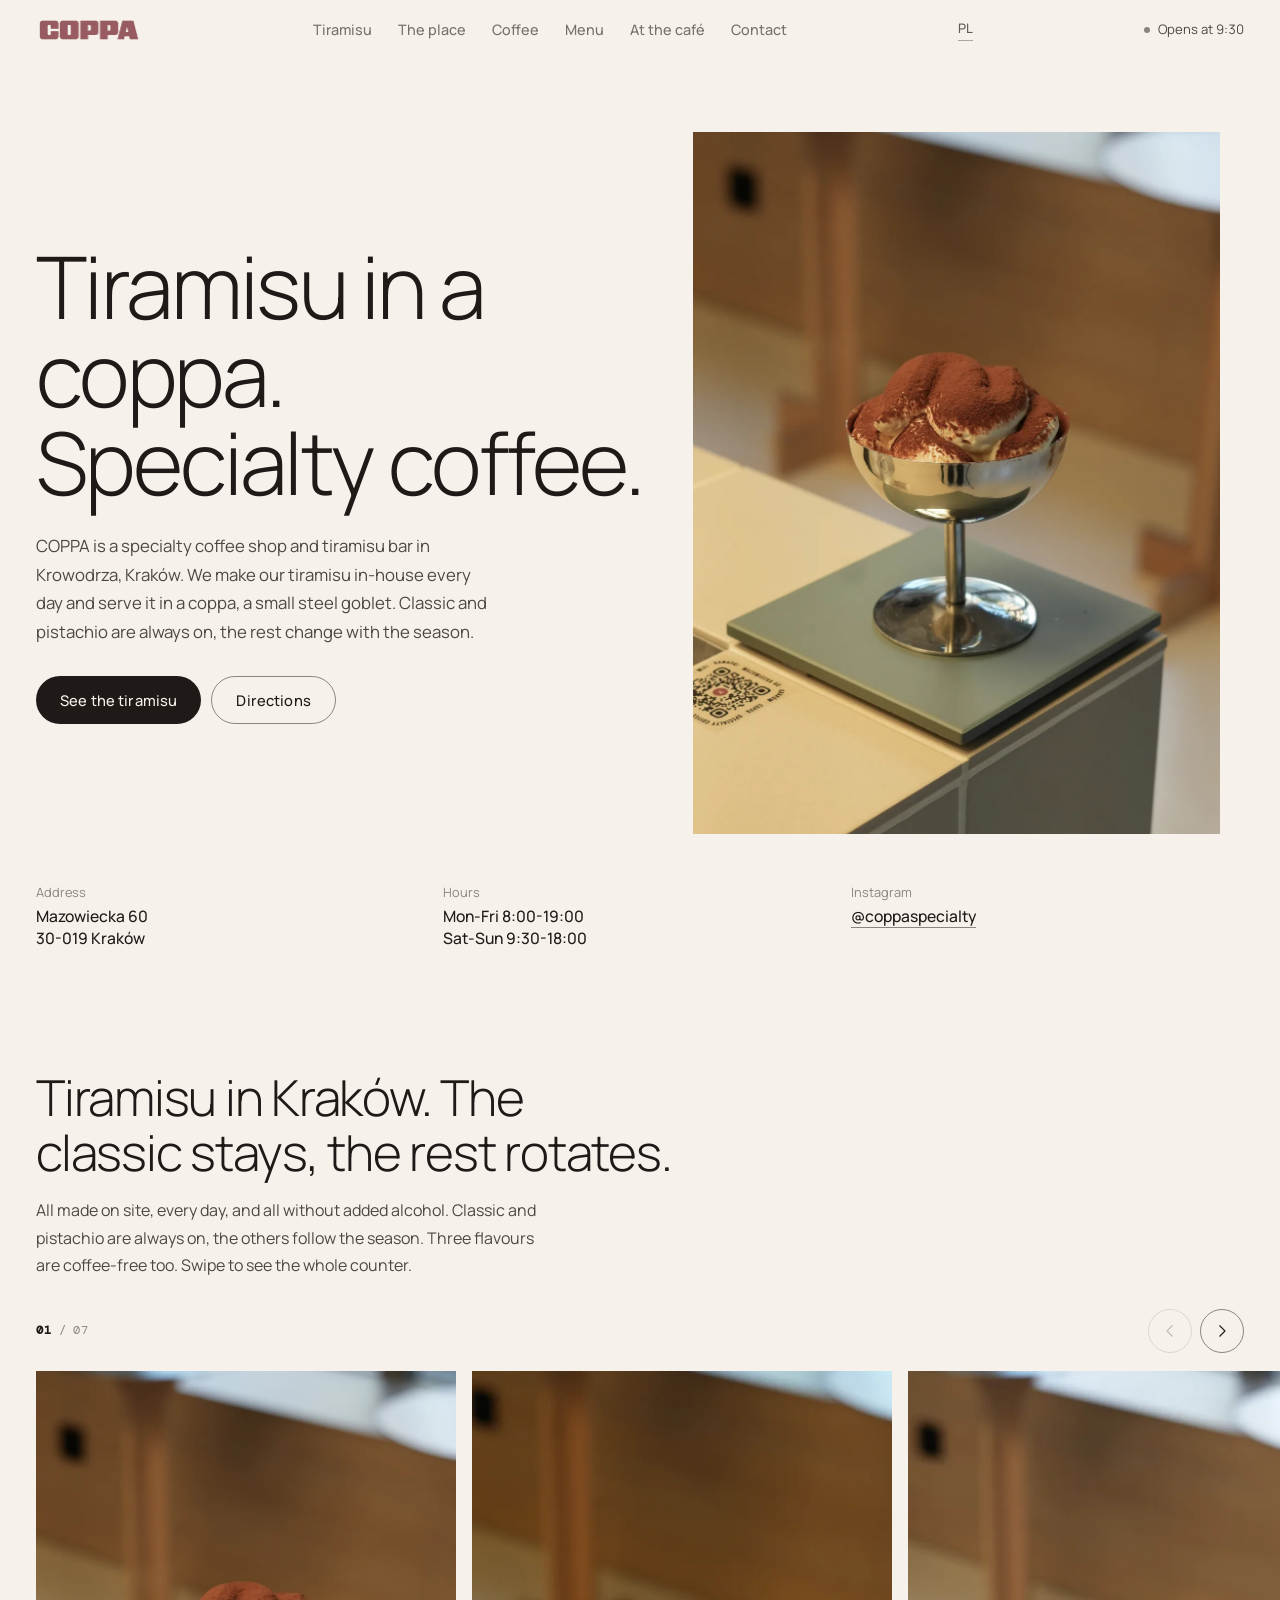
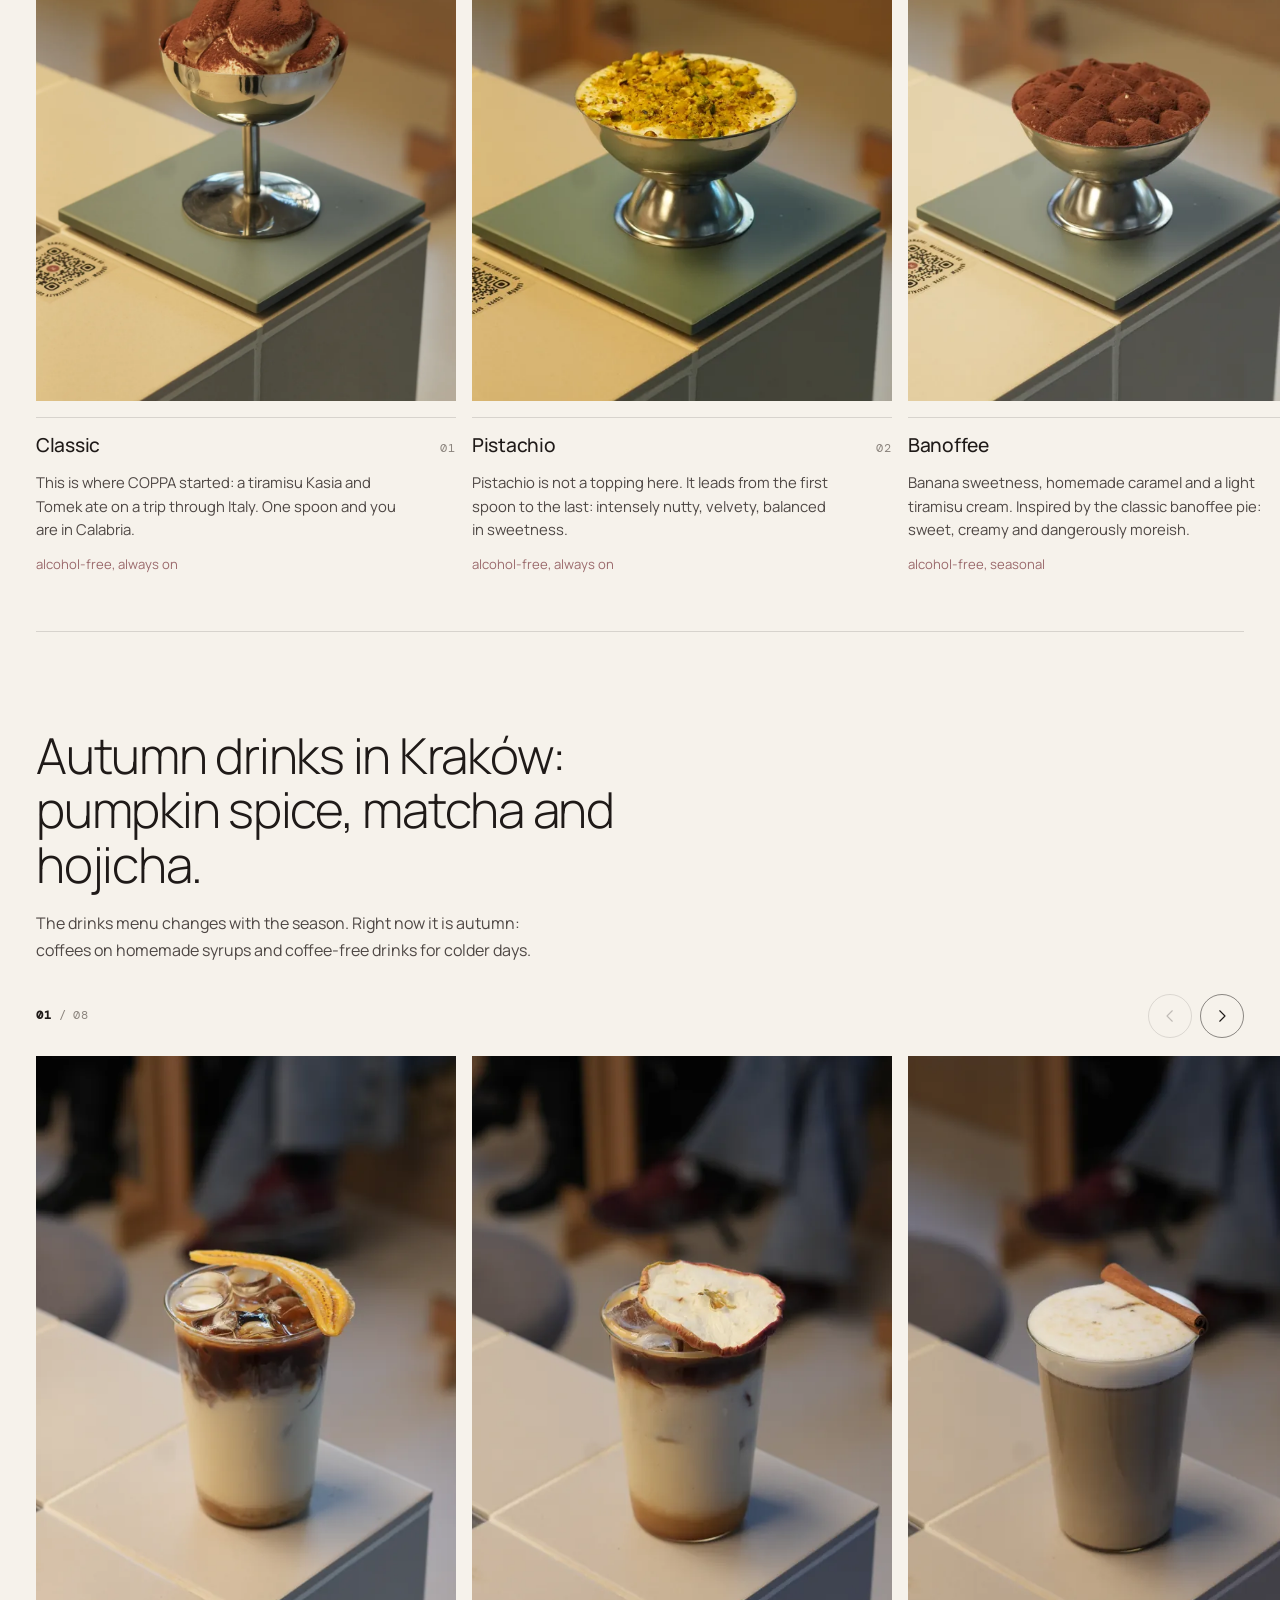
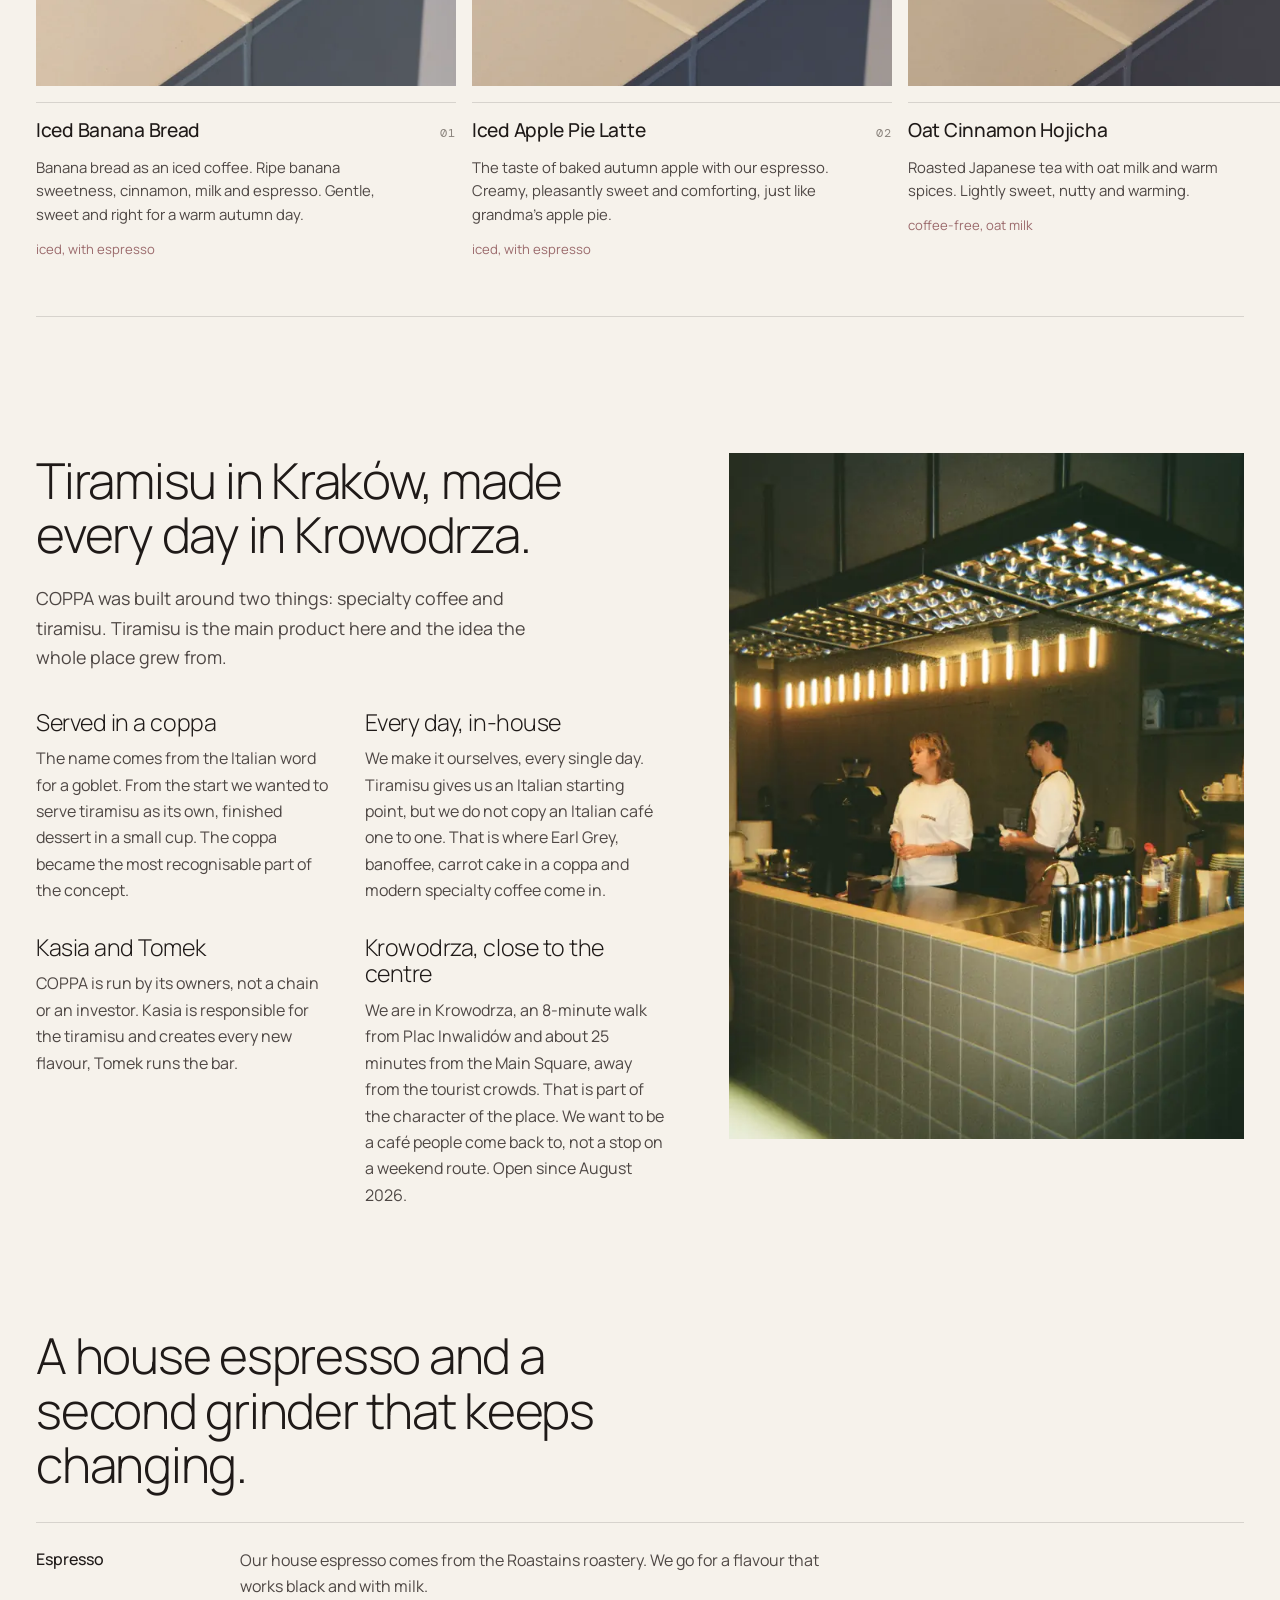
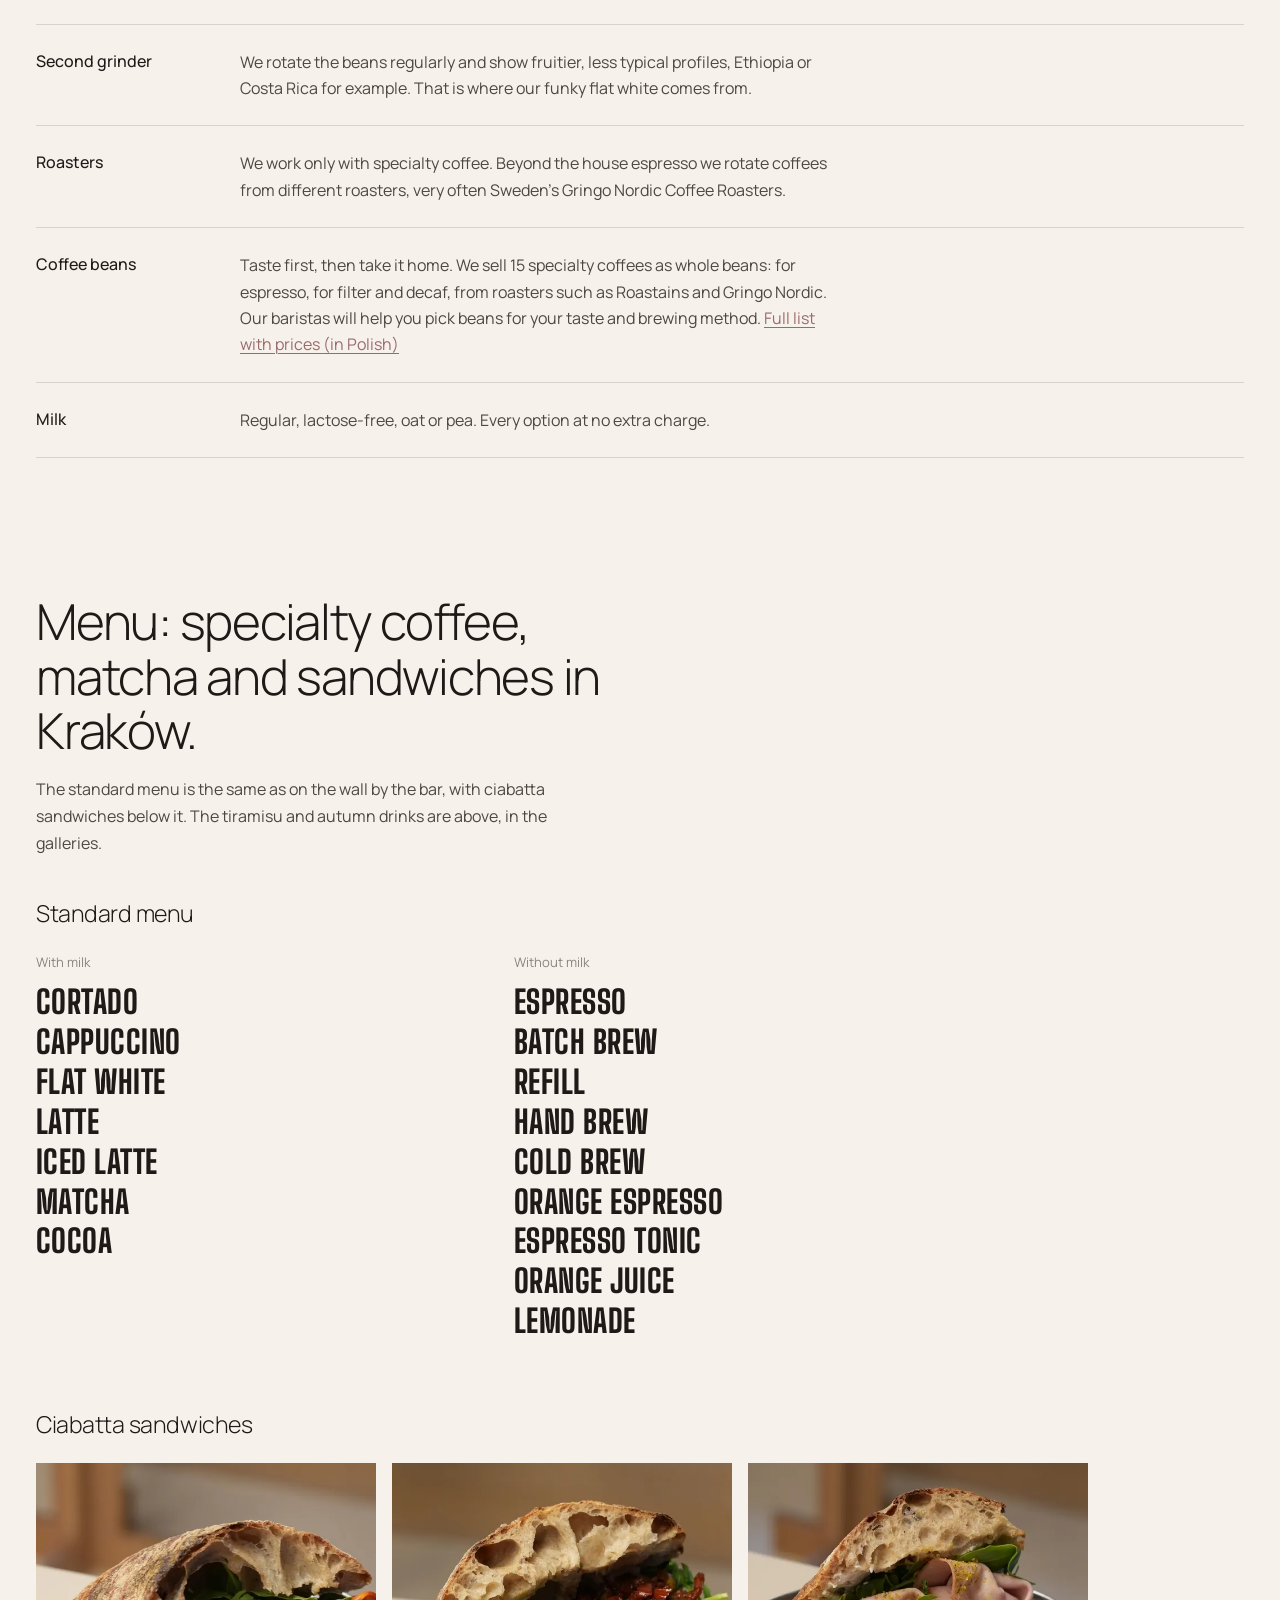
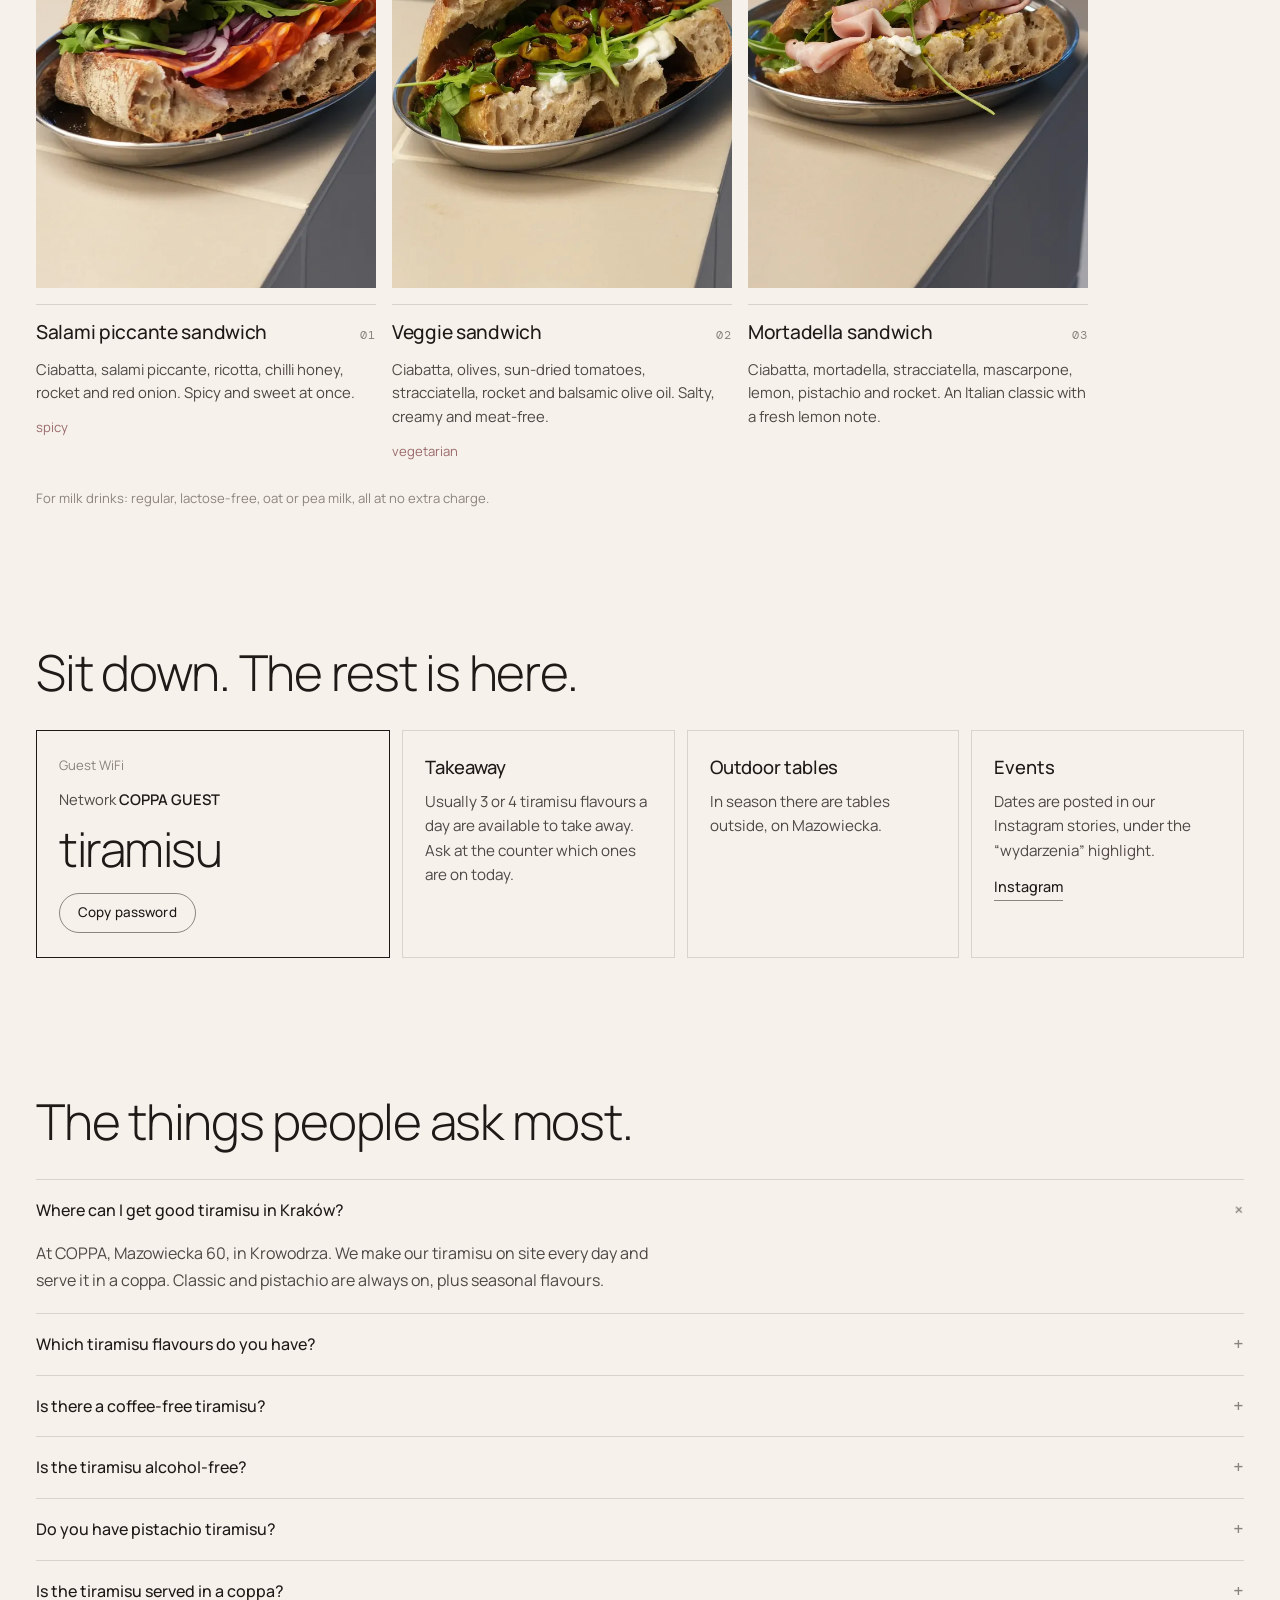
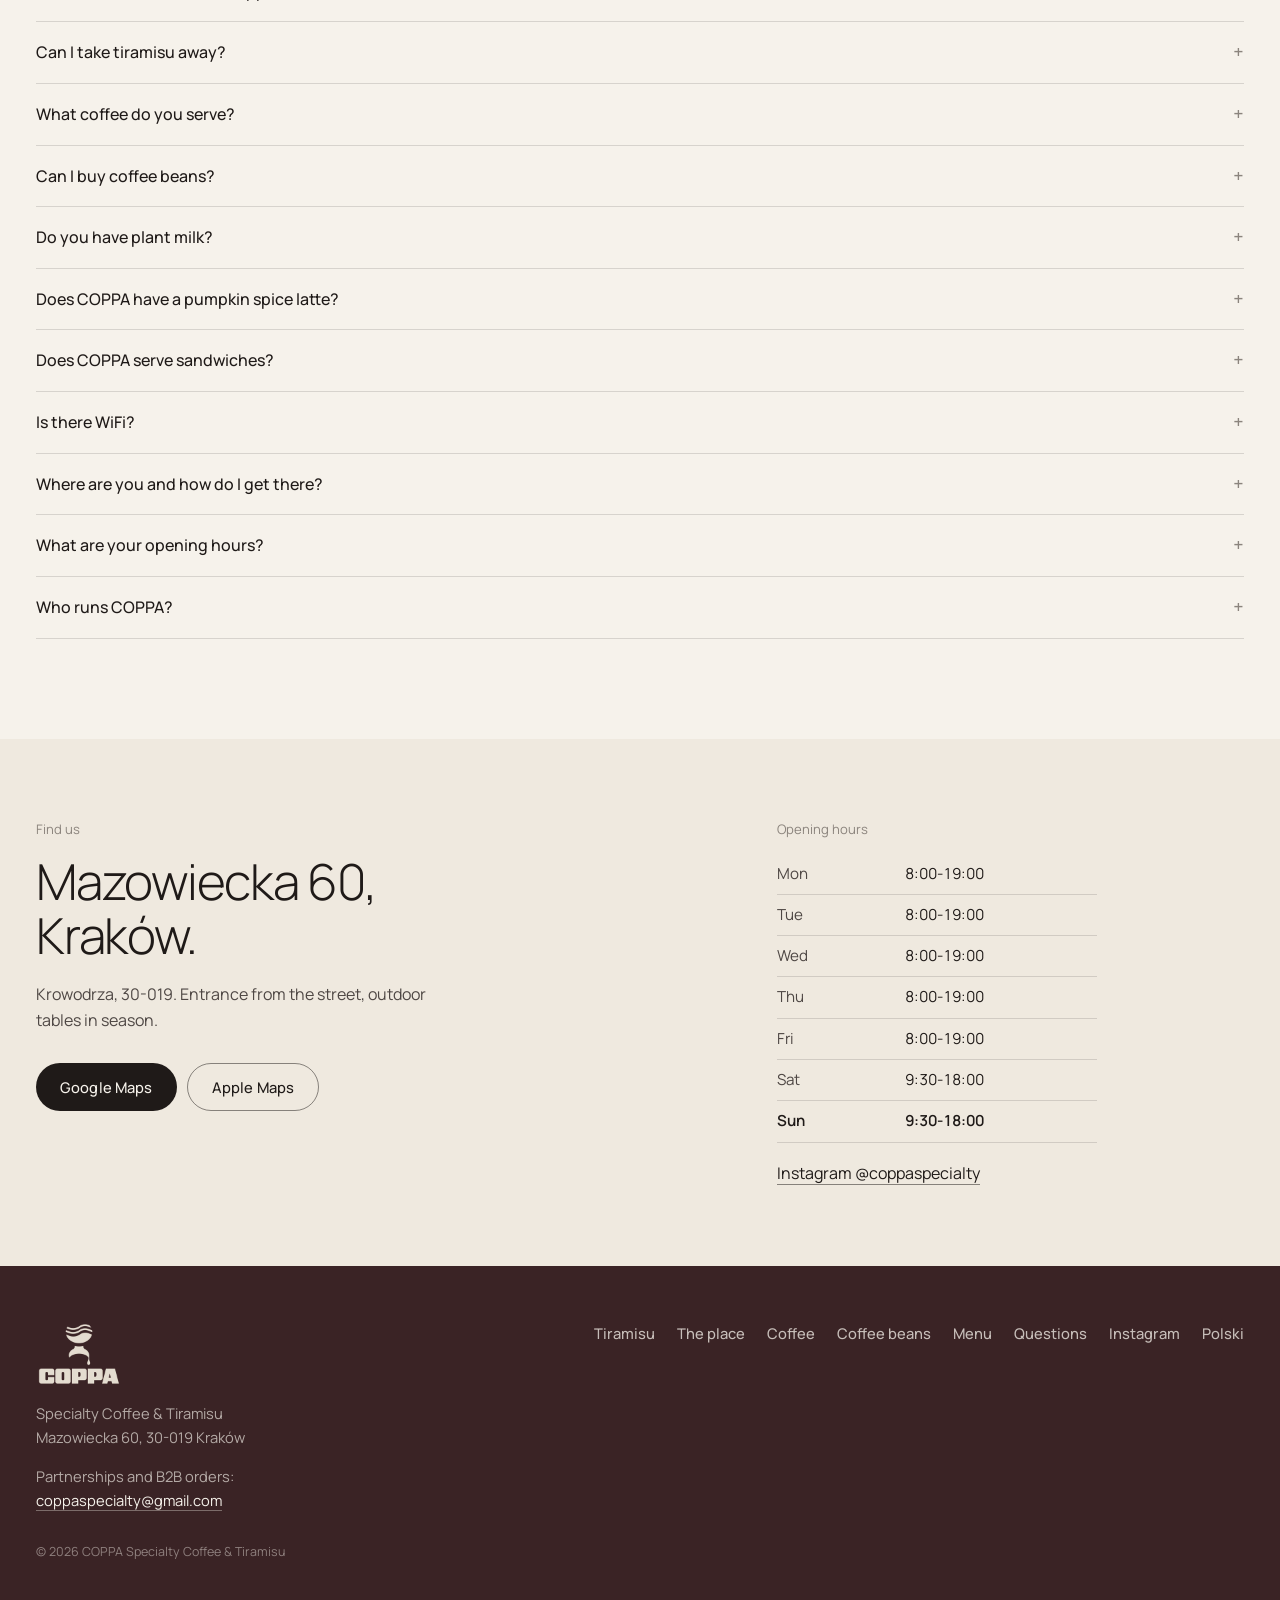
==== commit 2860b6a7: "Kawa ziarnista: podstrona /kawa-ziarnista/ z 15 kawami, cenami i zdjęciami paczek Treść od Tomka 1:1" ====
--- a/en/index.html
+++ b/en/index.html
@@ -48,7 +48,7 @@
   "@id": "https://www.coppaspecialty.cafe/#coppa",
   "name": "COPPA Specialty Coffee & Tiramisu",
   "alternateName": ["COPPA", "COPPA Specialty", "Coppa Kraków"],
-  "description": "Tiramisu bar and specialty coffee shop in Kraków's Krowodrza district. Tiramisu made in-house every day and served in a coppa, a small steel goblet. Classic and pistachio always on, plus seasonal flavours. All made without added alcohol. Espresso from Roastains, rotating single origins on the second grinder.",
+  "description": "Tiramisu bar and specialty coffee shop in Kraków's Krowodrza district. Tiramisu made in-house every day and served in a coppa, a small steel goblet. Classic and pistachio always on, plus seasonal flavours. All made without added alcohol. Espresso from Roastains, rotating single origins on the second grinder. Specialty coffee beans for sale in store.",
   "slogan": "Tiramisu in a coppa. Specialty coffee.",
   "foundingDate": "2026-08",
   "founder": [{ "@type": "Person", "name": "Kasia" }, { "@type": "Person", "name": "Tomek" }],
@@ -66,7 +66,7 @@
   "servesCuisine": ["Tiramisu", "Specialty coffee", "Desserts"],
   "priceRange": "20-40 zł",
   "currenciesAccepted": "PLN",
-  "knowsAbout": ["tiramisu", "coffee-free tiramisu", "alcohol-free tiramisu", "pistachio tiramisu", "tiramisu in a coppa", "specialty coffee", "espresso", "flat white", "hojicha", "Earl Grey", "matcha"],
+  "knowsAbout": ["tiramisu", "coffee-free tiramisu", "alcohol-free tiramisu", "pistachio tiramisu", "tiramisu in a coppa", "coffee beans", "specialty coffee beans", "specialty coffee", "espresso", "flat white", "hojicha", "Earl Grey", "matcha"],
   "amenityFeature": [
     { "@type": "LocationFeatureSpecification", "name": "WiFi", "value": true },
     { "@type": "LocationFeatureSpecification", "name": "Takeaway", "value": true },
@@ -112,6 +112,7 @@
     { "@type": "Question", "name": "Is the tiramisu at COPPA served in a coppa?", "acceptedAnswer": { "@type": "Answer", "text": "Yes. Every tiramisu is served in a small steel goblet. That is where the name comes from: coppa is Italian for goblet." } },
     { "@type": "Question", "name": "Can I take tiramisu away from COPPA?", "acceptedAnswer": { "@type": "Answer", "text": "Yes. Usually 3 or 4 flavours a day are available to take away, not every flavour. Ask at the counter which ones are on today." } },
     { "@type": "Question", "name": "What coffee does COPPA serve?", "acceptedAnswer": { "@type": "Answer", "text": "Specialty coffee only. The house espresso comes from the Roastains roastery. The second grinder rotates fruitier single origins such as Ethiopia or Costa Rica, which is where the funky flat white comes from. COPPA also often works with Gringo Nordic Coffee Roasters from Sweden. On the standard menu: espresso, cortado, cappuccino, flat white, latte, iced latte, batch brew, hand brew, cold brew, orange espresso and espresso tonic." } },
+    { "@type": "Question", "name": "Can I buy coffee beans at COPPA?", "acceptedAnswer": { "@type": "Answer", "text": "Yes. At COPPA in Krowodrza you can buy 15 specialty coffees as whole beans: for espresso, for filter brewing and decaf, from roasters such as Roastains and Gringo Nordic. You can taste a coffee made from the beans before you buy. All beans are sold in store at the café. Full list with prices (in Polish): https://www.coppaspecialty.cafe/kawa-ziarnista/" } },
     { "@type": "Question", "name": "Does COPPA have plant milk?", "acceptedAnswer": { "@type": "Answer", "text": "Yes. Regular, lactose-free, oat or pea milk, all at no extra charge." } },
     { "@type": "Question", "name": "Does COPPA have a pumpkin spice latte?", "acceptedAnswer": { "@type": "Answer", "text": "Yes. In autumn the menu has Pumpkin Spice made with our homemade syrup of roasted pumpkin and warm spices with a hint of orange. Also Iced Banana Bread, Iced Apple Pie Latte, Banana Bread Latte, White Vanilla Matcha, Berry Cocoa, Dark Chocolate Mocha and Oat Cinnamon Hojicha with oat milk." } },
     { "@type": "Question", "name": "Does COPPA serve sandwiches?", "acceptedAnswer": { "@type": "Answer", "text": "Yes, ciabatta sandwiches: salami piccante with ricotta and chilli honey, mortadella with stracciatella and pistachio, and a vegetarian one with olives, sun-dried tomatoes and stracciatella." } },
@@ -344,6 +345,7 @@
     <div><dt>Espresso</dt><dd>Our house espresso comes from the Roastains roastery. We go for a flavour that works black and with milk.</dd></div>
     <div><dt>Second grinder</dt><dd>We rotate the beans regularly and show fruitier, less typical profiles, Ethiopia or Costa Rica for example. That is where our funky flat white comes from.</dd></div>
     <div><dt>Roasters</dt><dd>We work only with specialty coffee. Beyond the house espresso we rotate coffees from different roasters, very often Sweden's Gringo Nordic Coffee Roasters.</dd></div>
+    <div><dt>Coffee beans</dt><dd>Taste first, then take it home. We sell 15 specialty coffees as whole beans: for espresso, for filter and decaf, from roasters such as Roastains and Gringo Nordic. Our baristas will help you pick beans for your taste and brewing method. <a href="../kawa-ziarnista/" hreflang="pl">Full list with prices (in Polish)</a></dd></div>
     <div><dt>Milk</dt><dd>Regular, lactose-free, oat or pea. Every option at no extra charge.</dd></div>
   </dl>
 </section>
@@ -490,6 +492,10 @@
       <p>Specialty only. The house espresso is from Roastains; the second grinder rotates fruitier single origins such as Ethiopia or Costa Rica. We also often work with Gringo Nordic Coffee Roasters from Sweden. On the standard menu: espresso, cortado, cappuccino, flat white, latte, iced latte, batch brew, hand brew, cold brew, orange espresso and espresso tonic.</p>
     </details>
     <details name="faq">
+      <summary>Can I buy coffee beans?</summary>
+      <p>Yes. At COPPA in Krowodrza you can buy 15 specialty coffees as whole beans: for espresso, for filter brewing and decaf, from roasters such as Roastains and Gringo Nordic. You can taste a coffee made from the beans before you buy. All beans are sold in store at the café. <a href="../kawa-ziarnista/" hreflang="pl">Full list with prices (in Polish)</a>.</p>
+    </details>
+    <details name="faq">
       <summary>Do you have plant milk?</summary>
       <p>Yes. Regular, lactose-free, oat or pea, all at no extra charge.</p>
     </details>
@@ -560,6 +566,7 @@
       <li><a href="#tiramisu">Tiramisu</a></li>
       <li><a href="#place">The place</a></li>
       <li><a href="#coffee">Coffee</a></li>
+      <li><a href="../kawa-ziarnista/" hreflang="pl">Coffee beans</a></li>
       <li><a href="#menu">Menu</a></li>
       <li><a href="#faq">Questions</a></li>
       <li><a href="https://www.instagram.com/coppaspecialty/" rel="noopener">Instagram</a></li>
--- a/style.css
+++ b/style.css
@@ -245,3 +245,7 @@
   .rev .gal-arrows{flex-direction:row-reverse}
   .rev .gal-arrows svg{transform:scaleX(-1)}
 }
+
+/* linki w tekście: sekcja Kawa i FAQ (np. do /kawa-ziarnista/) */
+.rows dd a,.faq-list p a{color:var(--rose);text-decoration:underline;text-underline-offset:3px;text-decoration-thickness:1px}
+.rows dd a:hover,.faq-list p a:hover{color:var(--plum)}
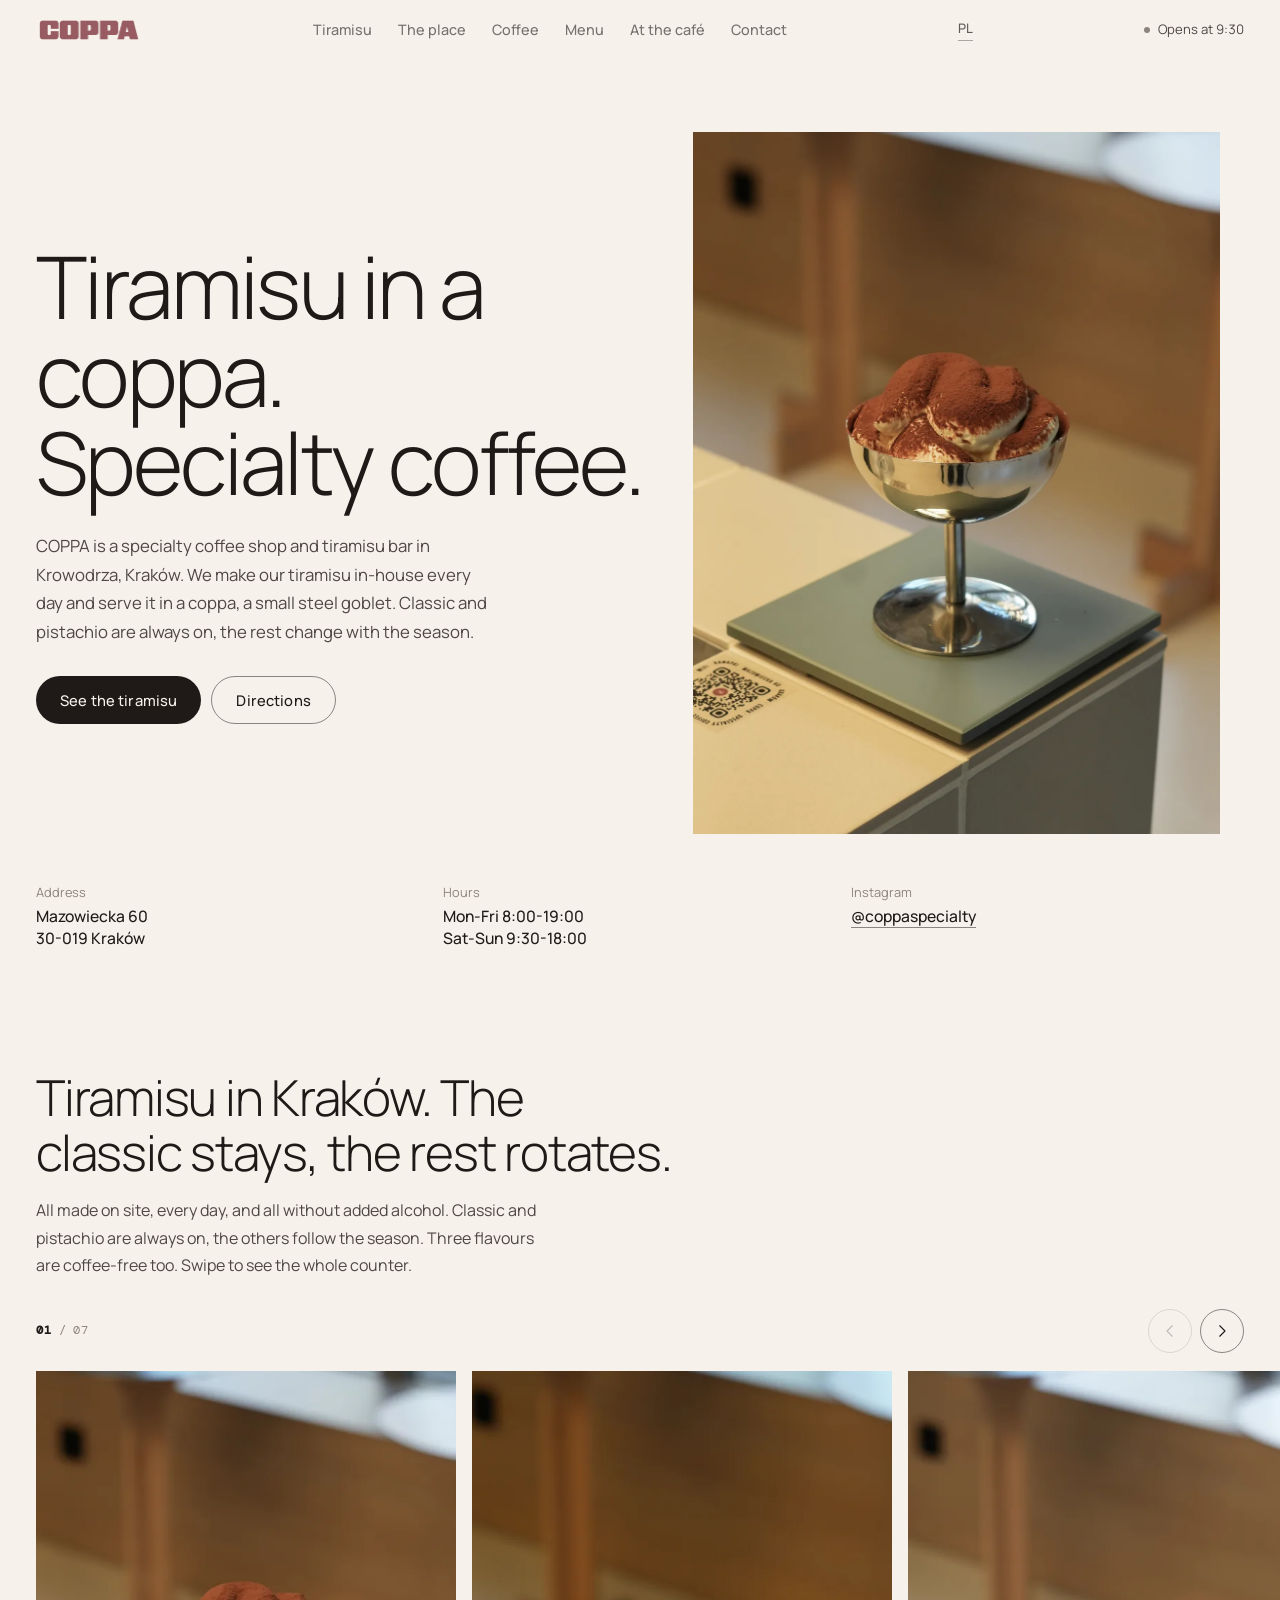
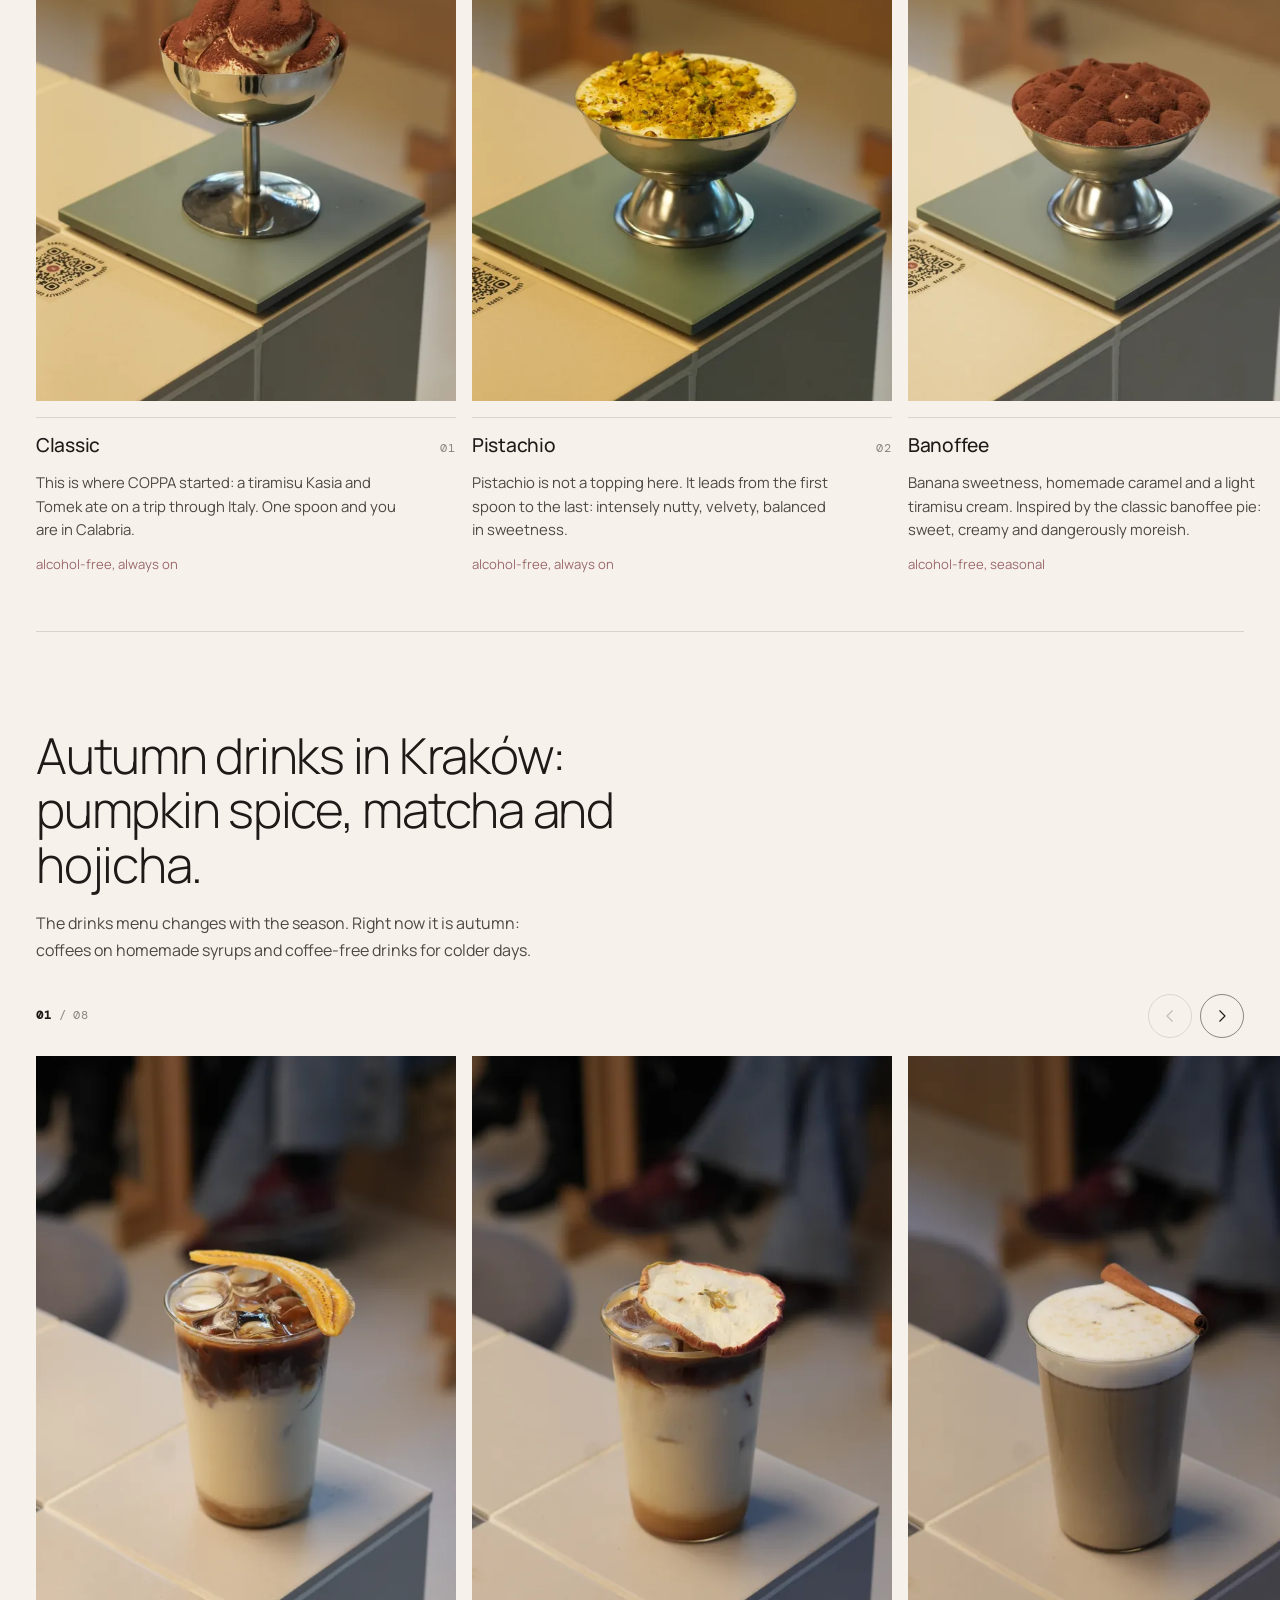
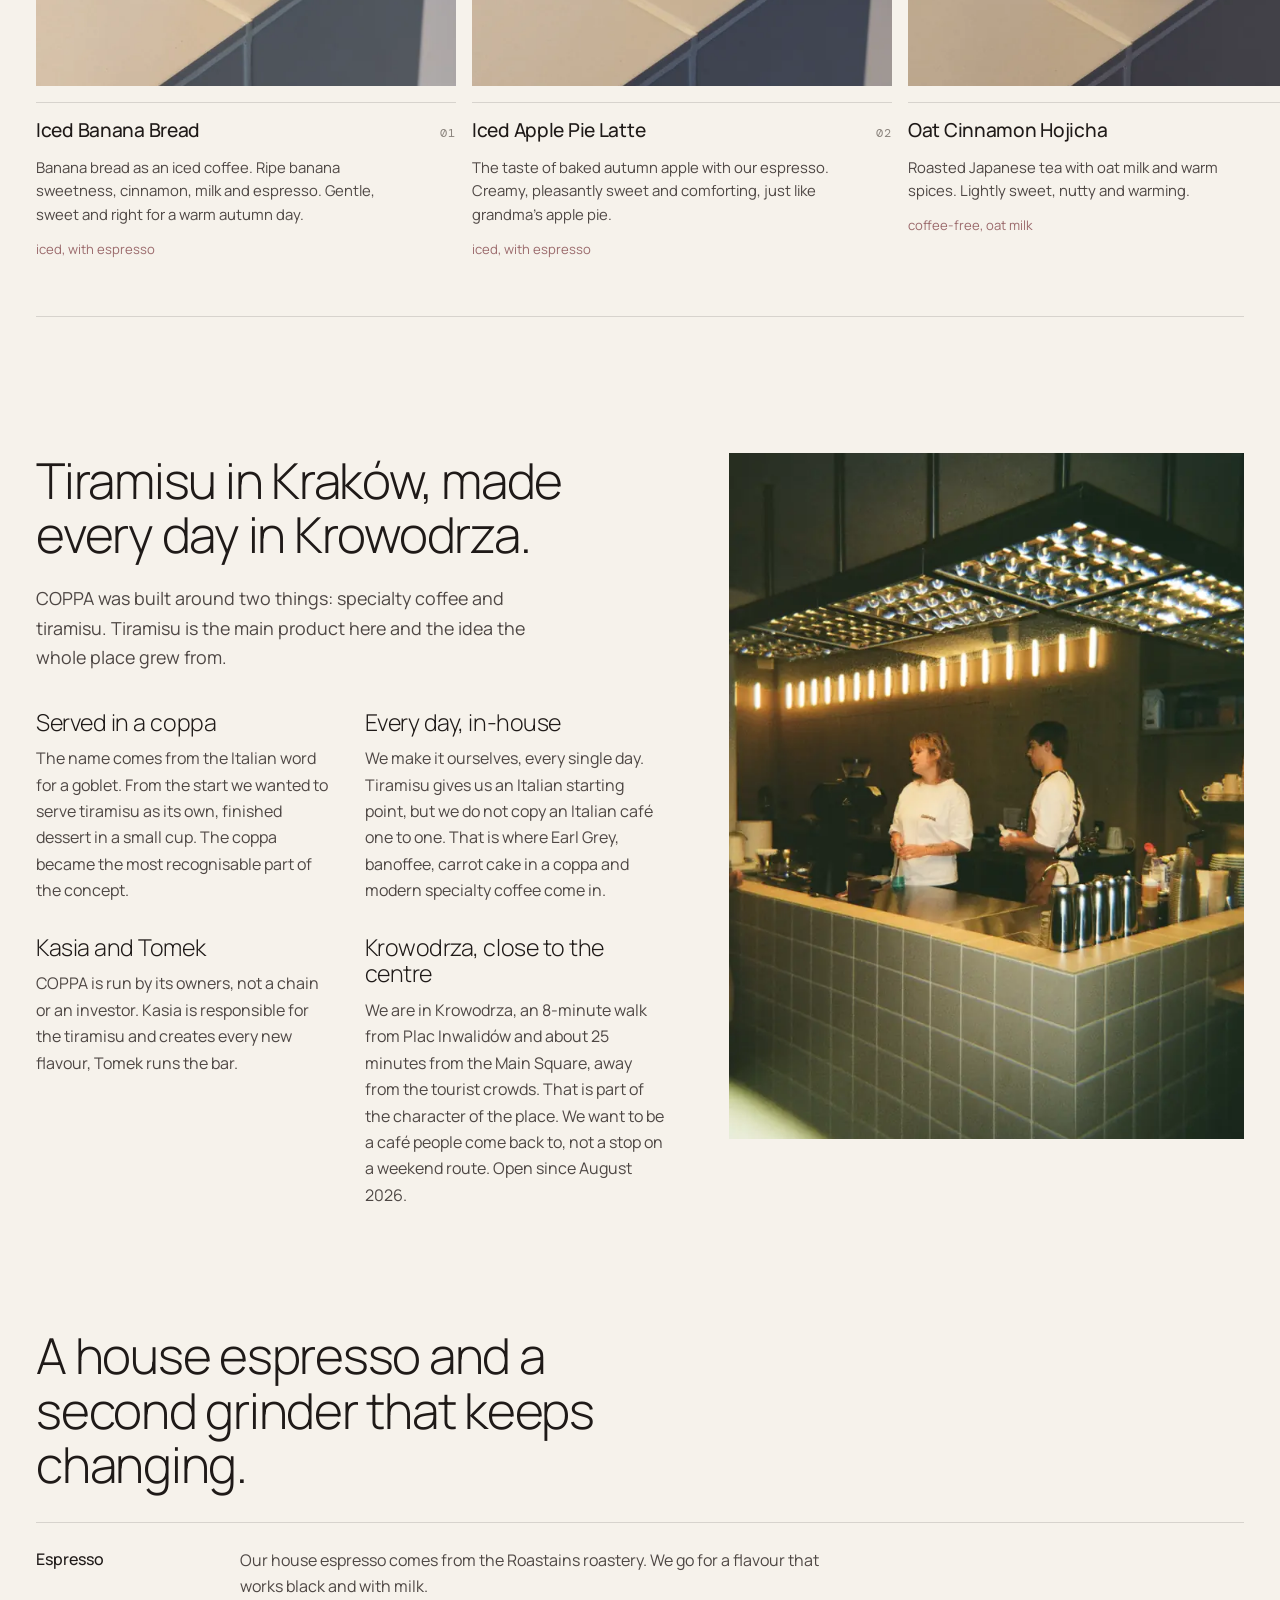
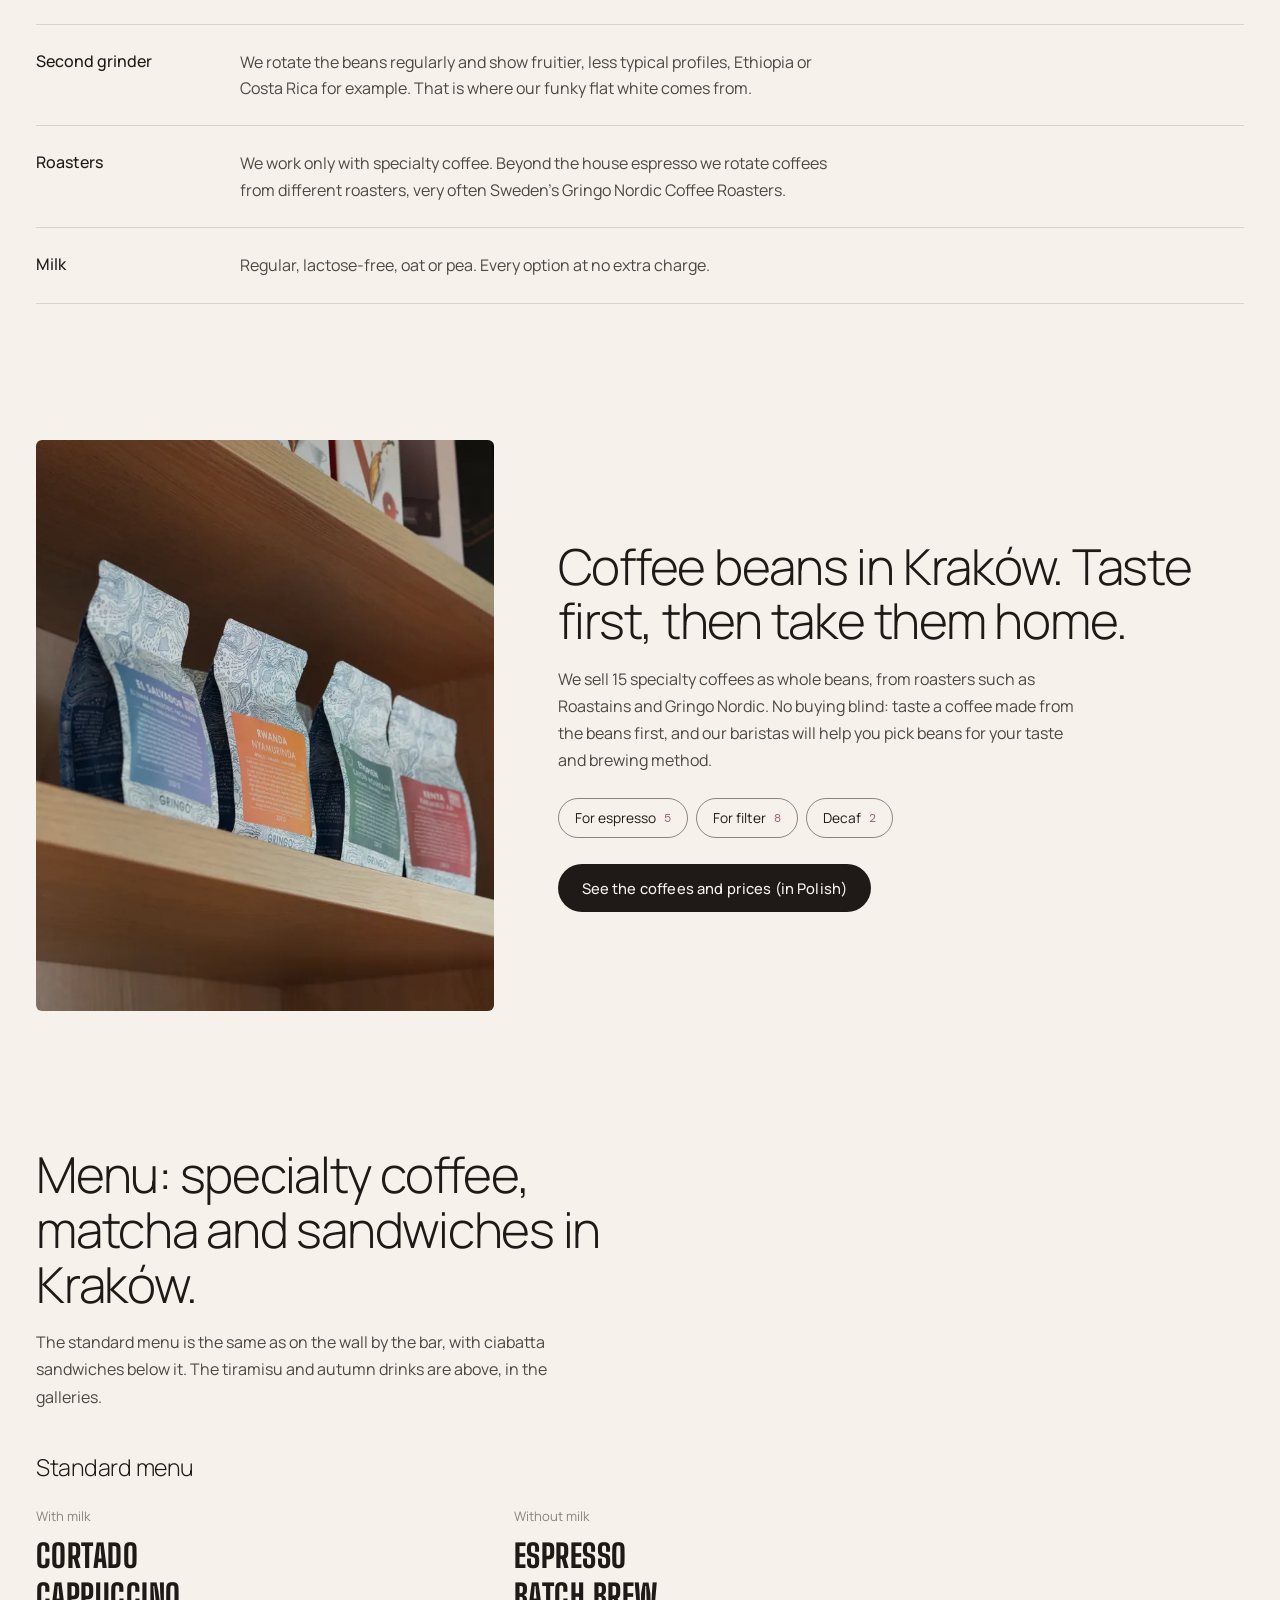
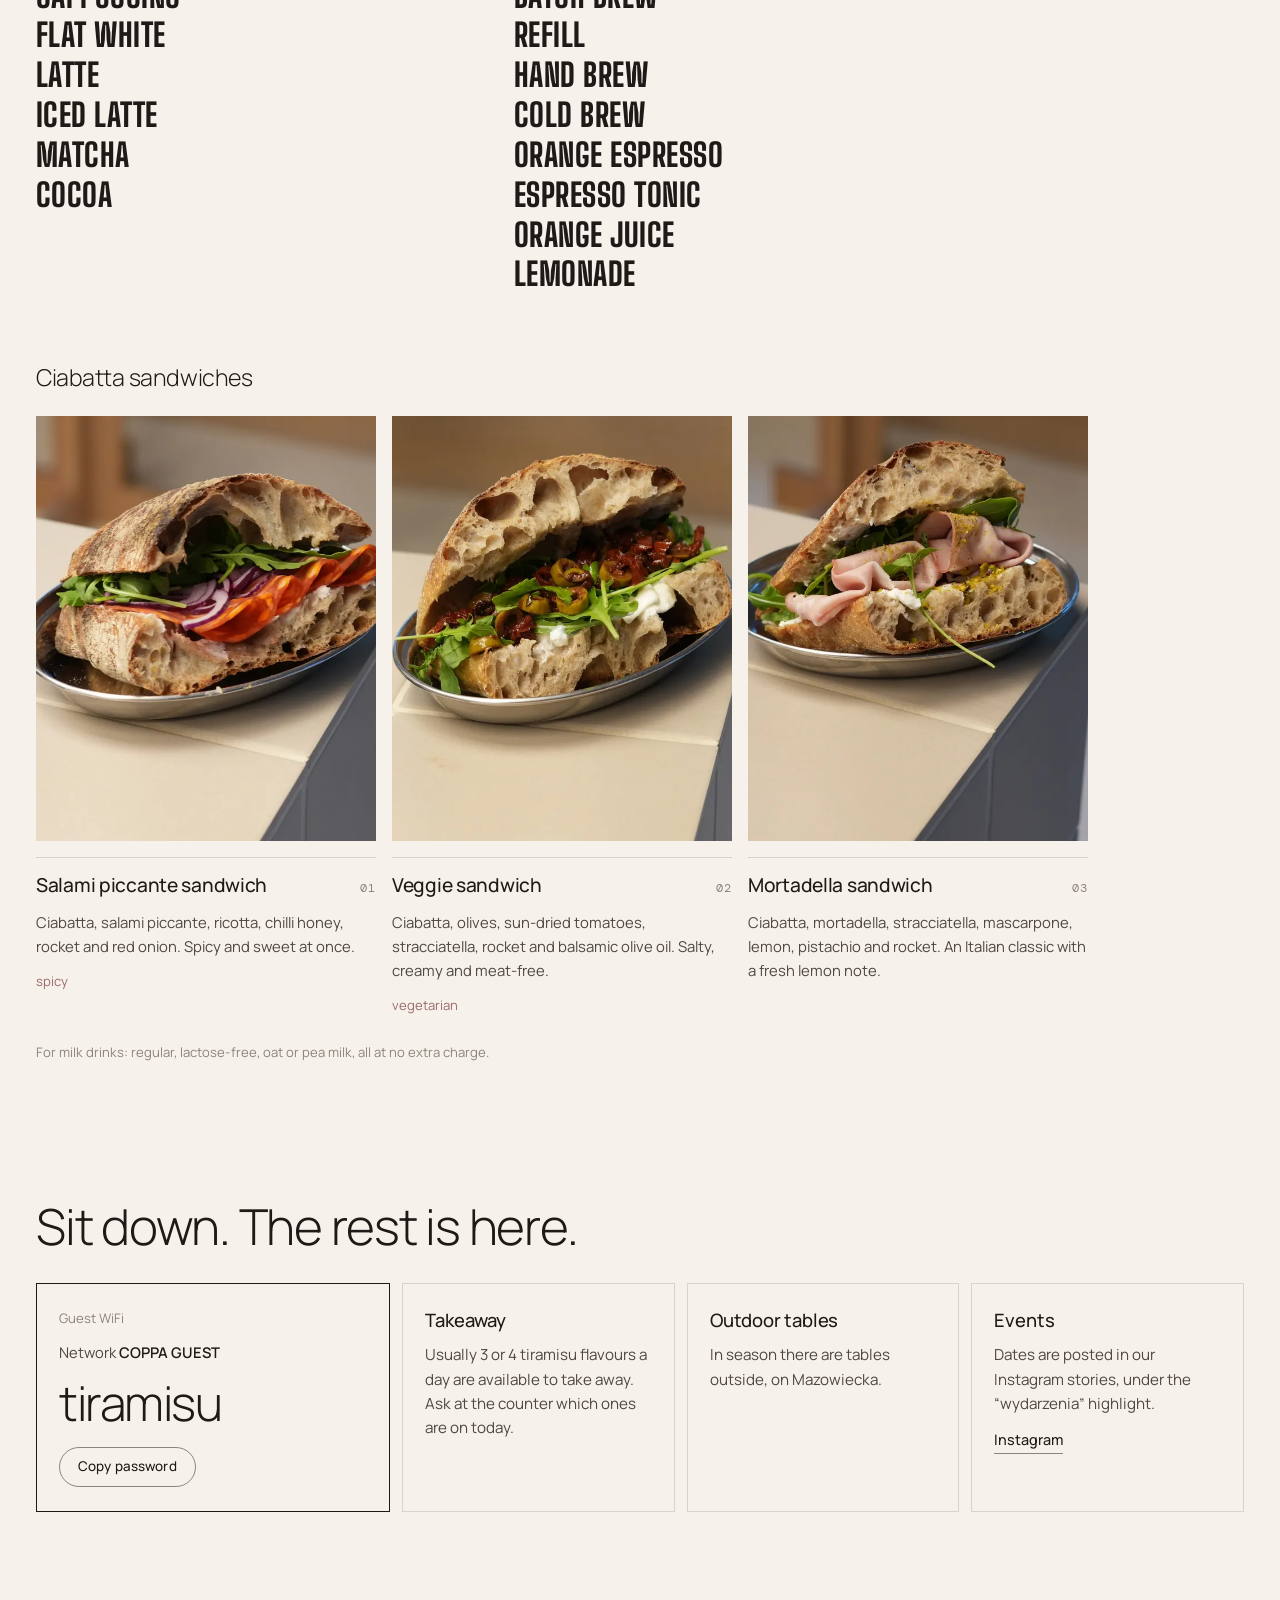
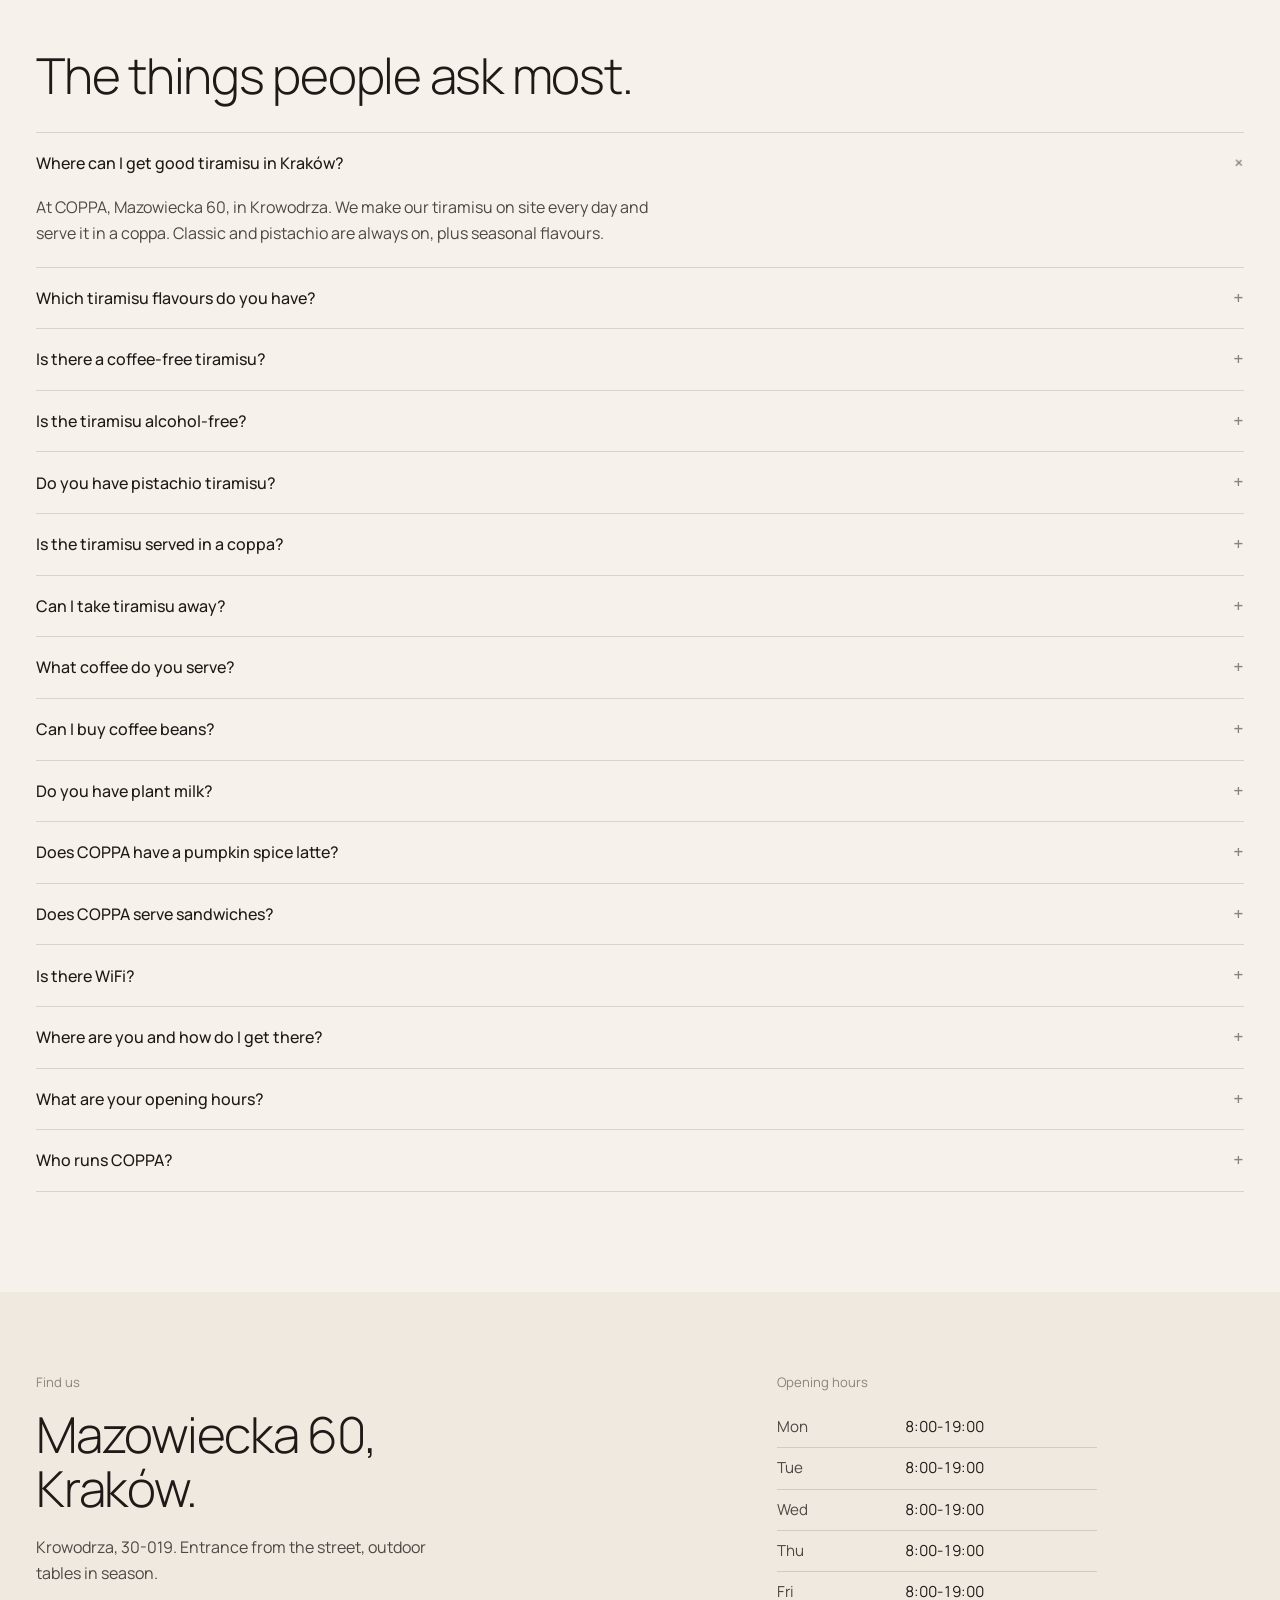
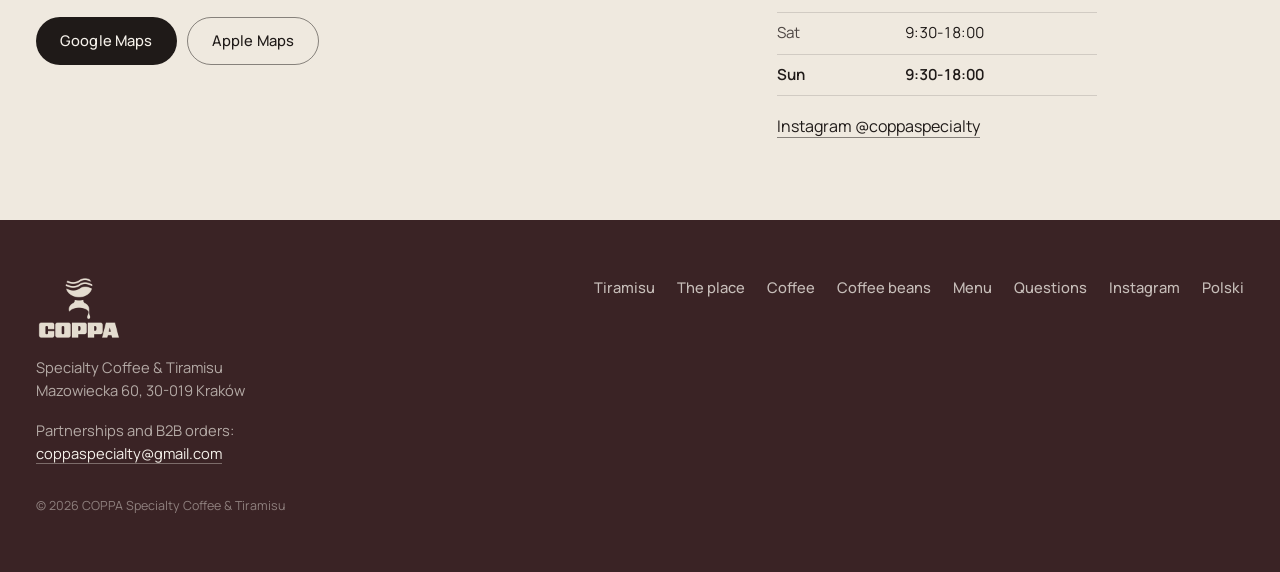
==== commit 036316e7: "Kawa ziarnista: mini sekcja na stronie głównej (PL/EN), kafelek na /qr, poprawki układu podstrony St" ====
--- a/en/index.html
+++ b/en/index.html
@@ -345,9 +345,21 @@
     <div><dt>Espresso</dt><dd>Our house espresso comes from the Roastains roastery. We go for a flavour that works black and with milk.</dd></div>
     <div><dt>Second grinder</dt><dd>We rotate the beans regularly and show fruitier, less typical profiles, Ethiopia or Costa Rica for example. That is where our funky flat white comes from.</dd></div>
     <div><dt>Roasters</dt><dd>We work only with specialty coffee. Beyond the house espresso we rotate coffees from different roasters, very often Sweden's Gringo Nordic Coffee Roasters.</dd></div>
-    <div><dt>Coffee beans</dt><dd>Taste first, then take it home. We sell 15 specialty coffees as whole beans: for espresso, for filter and decaf, from roasters such as Roastains and Gringo Nordic. Our baristas will help you pick beans for your taste and brewing method. <a href="../kawa-ziarnista/" hreflang="pl">Full list with prices (in Polish)</a></dd></div>
     <div><dt>Milk</dt><dd>Regular, lactose-free, oat or pea. Every option at no extra charge.</dd></div>
   </dl>
+</section>
+
+<!-- KAWA ZIARNISTA: mini sekcja, pelna lista na /kawa-ziarnista/ -->
+<section class="beans-teaser wrap" id="coffee-beans">
+  <div class="bt-grid rv">
+    <figure class="bt-fig"><img src="../img/kawa-ziarnista/polka-640.webp" srcset="../img/kawa-ziarnista/polka-640.webp 640w, ../img/kawa-ziarnista/polka-1280.webp 1280w" sizes="(min-width:900px) 40vw, 100vw" alt="Shelf of specialty coffee beans at COPPA" width="1280" height="1600" loading="lazy"></figure>
+    <div class="bt-copy">
+      <h2>Coffee beans in Kraków. Taste first, then take them home.</h2>
+      <p class="sec-lead">We sell 15 specialty coffees as whole beans, from roasters such as Roastains and Gringo Nordic. No buying blind: taste a coffee made from the beans first, and our baristas will help you pick beans for your taste and brewing method.</p>
+      <nav class="bt-jump" aria-label="Coffee types"><a href="../kawa-ziarnista/#espresso" hreflang="pl">For espresso <span>5</span></a><a href="../kawa-ziarnista/#przelew" hreflang="pl">For filter <span>8</span></a><a href="../kawa-ziarnista/#decaf" hreflang="pl">Decaf <span>2</span></a></nav>
+      <a class="btn btn-fill" href="../kawa-ziarnista/" hreflang="pl" data-toodip="main_kawa_ziarnista">See the coffees and prices (in Polish)</a>
+    </div>
+  </div>
 </section>
 
 <!-- MENU -->
--- a/style.css
+++ b/style.css
@@ -249,3 +249,15 @@
 /* linki w tekście: sekcja Kawa i FAQ (np. do /kawa-ziarnista/) */
 .rows dd a,.faq-list p a{color:var(--rose);text-decoration:underline;text-underline-offset:3px;text-decoration-thickness:1px}
 .rows dd a:hover,.faq-list p a:hover{color:var(--plum)}
+
+/* mini sekcja: kawa ziarnista (pelna lista na /kawa-ziarnista/) */
+.beans-teaser{padding:96px 0 40px}
+.bt-grid{display:grid;gap:30px}
+.bt-fig img{width:100%;height:auto;display:block;border-radius:6px;background:var(--paper-2);aspect-ratio:4/5;object-fit:cover}
+.bt-copy .btn{margin-top:26px}
+.bt-jump{display:flex;flex-wrap:wrap;gap:8px;margin-top:24px}
+.bt-jump a{display:inline-flex;align-items:center;gap:8px;height:40px;padding:0 16px;border:1px solid var(--line-strong);border-radius:999px;font-size:.86rem;color:var(--ink)}
+.bt-jump a:hover{border-color:var(--ink)}
+.bt-jump a span{font-family:var(--mono);font-size:.74rem;color:var(--rose)}
+@media (max-width:899px){.bt-fig{max-width:440px}}
+@media (min-width:900px){.bt-grid{grid-template-columns:.8fr 1.2fr;column-gap:64px;align-items:center}}
